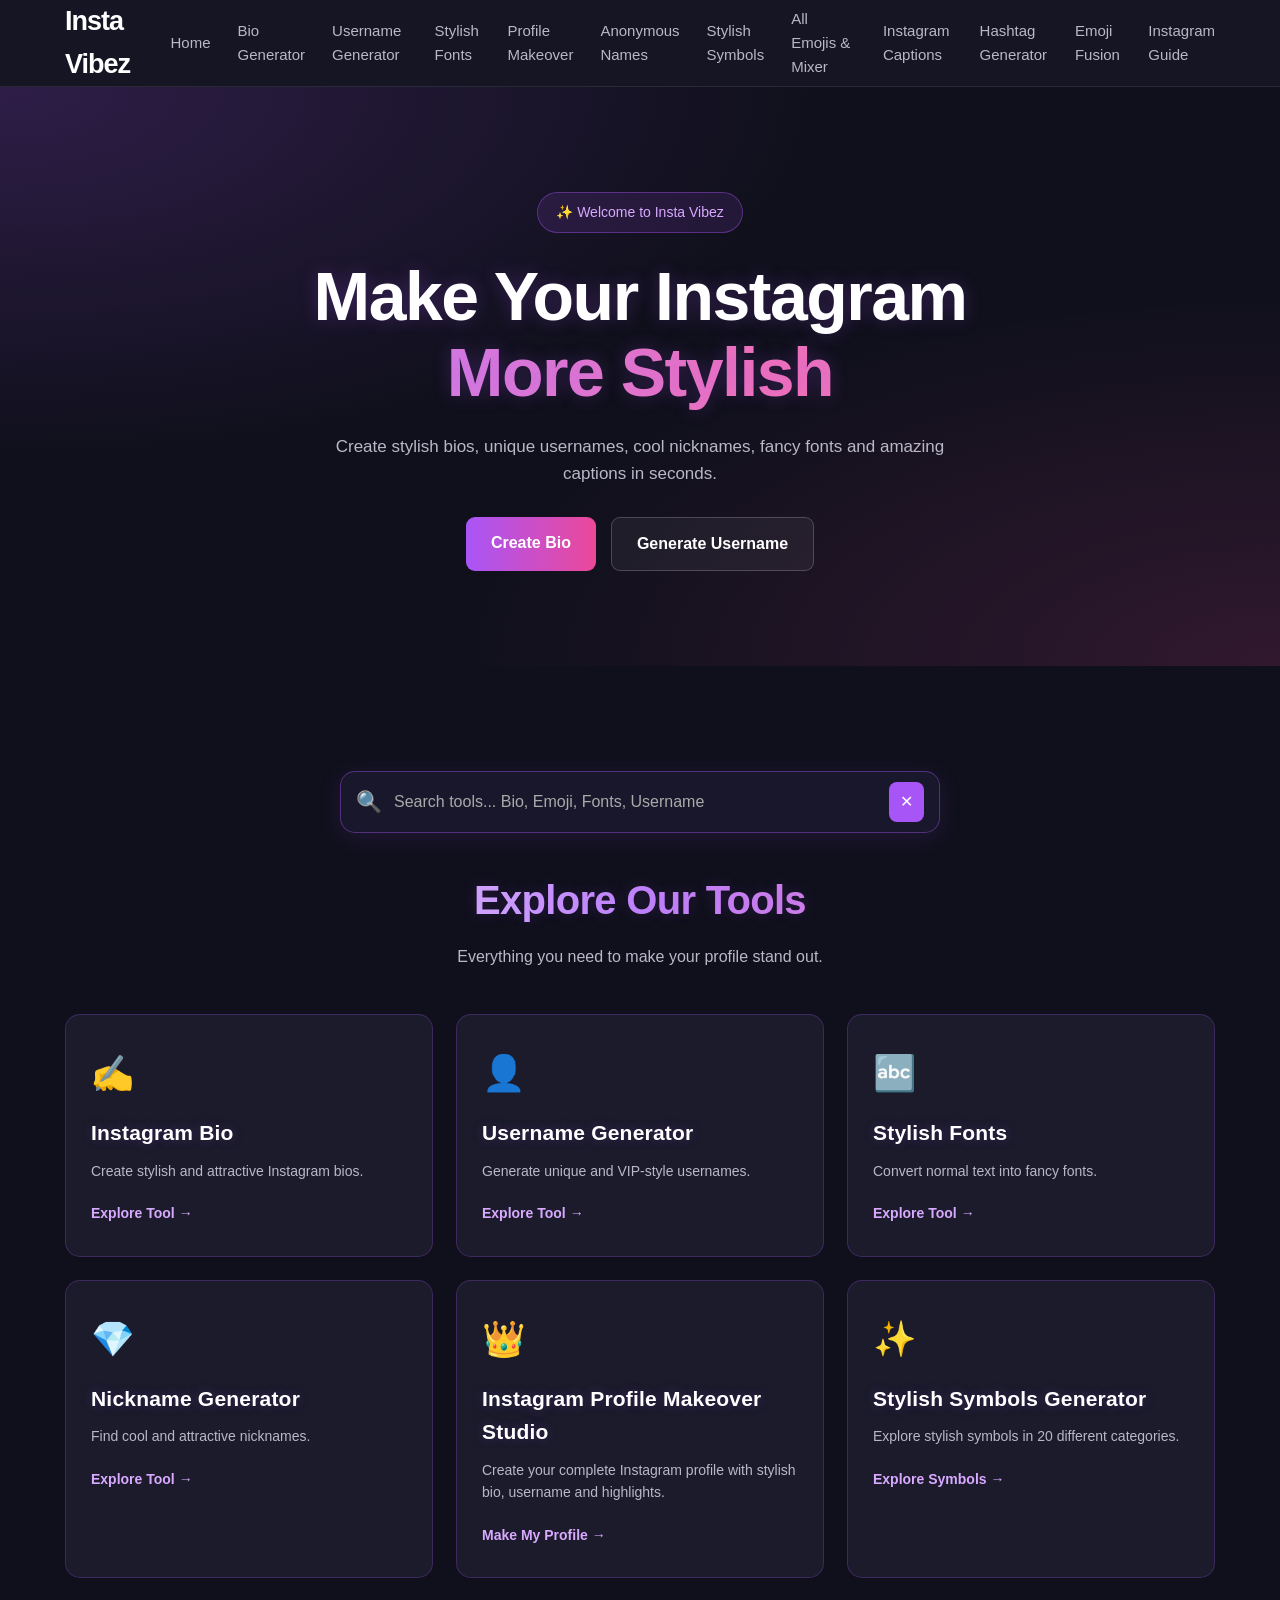
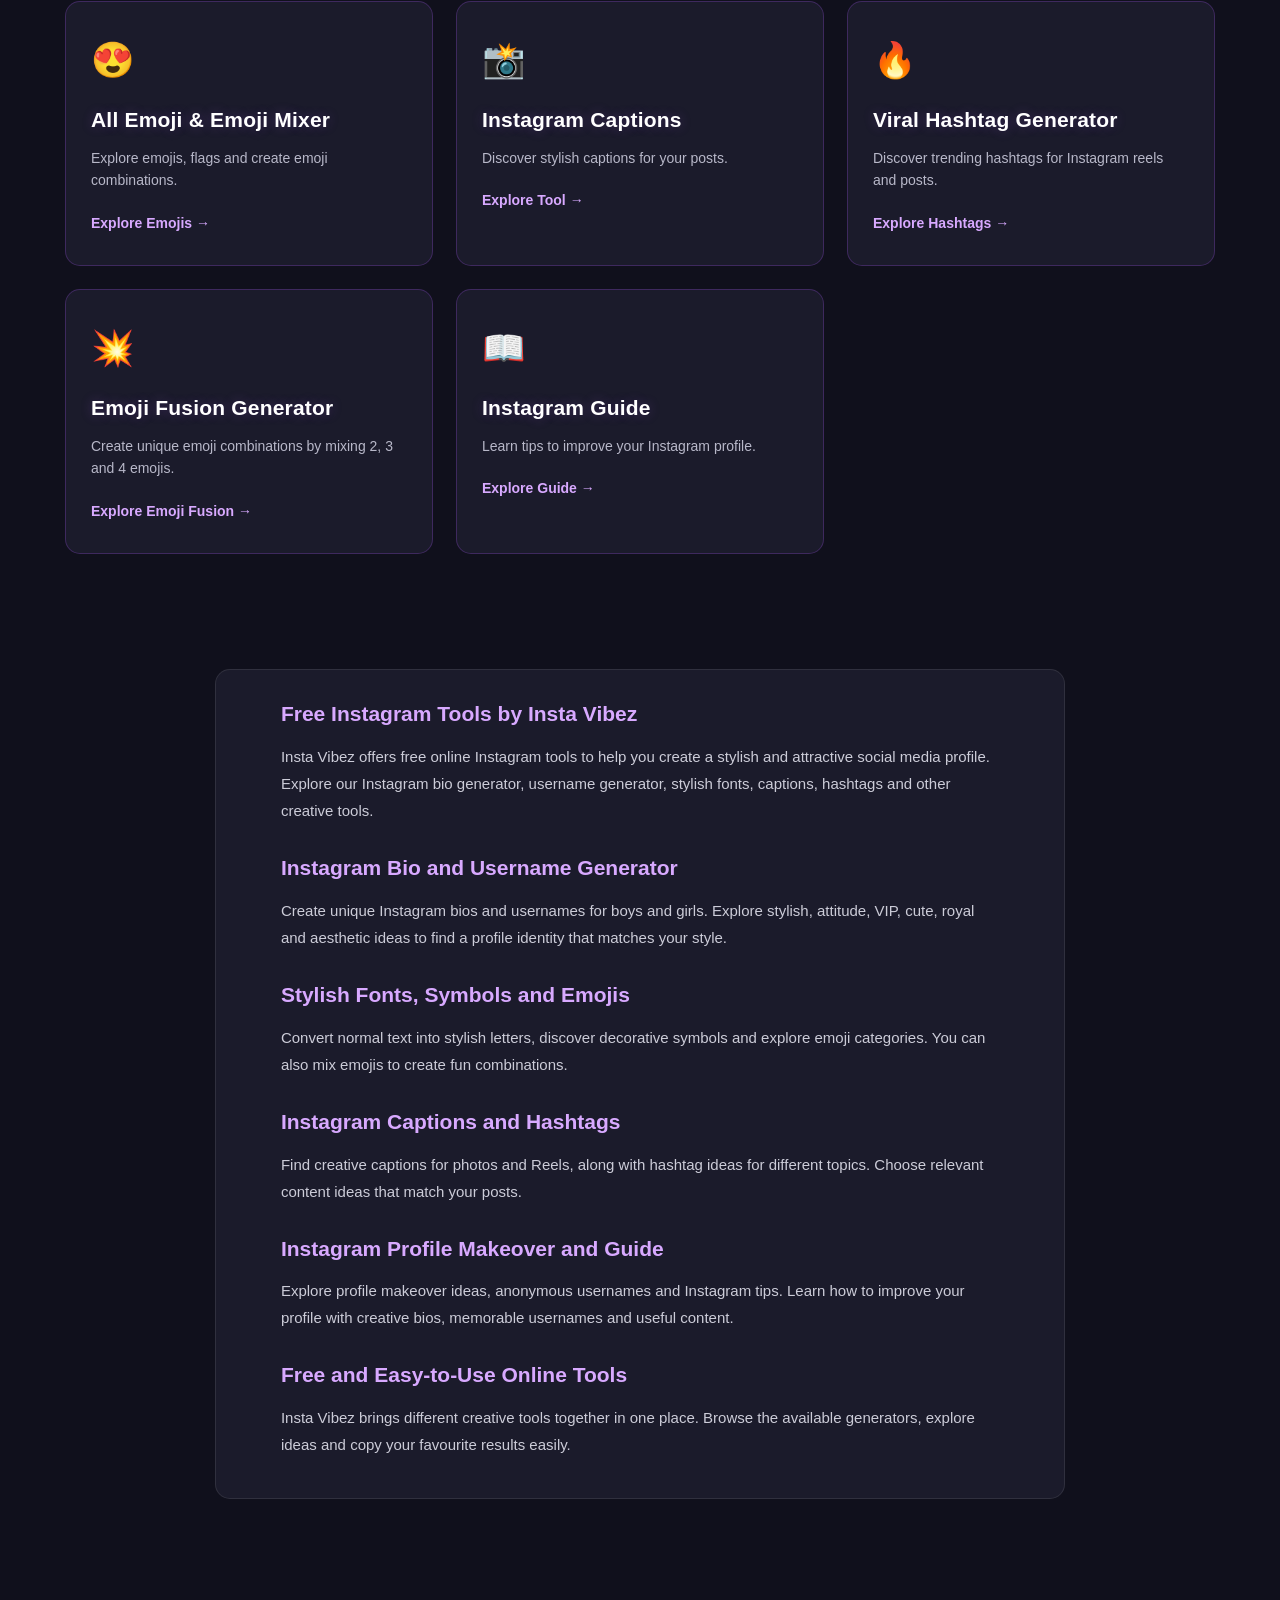
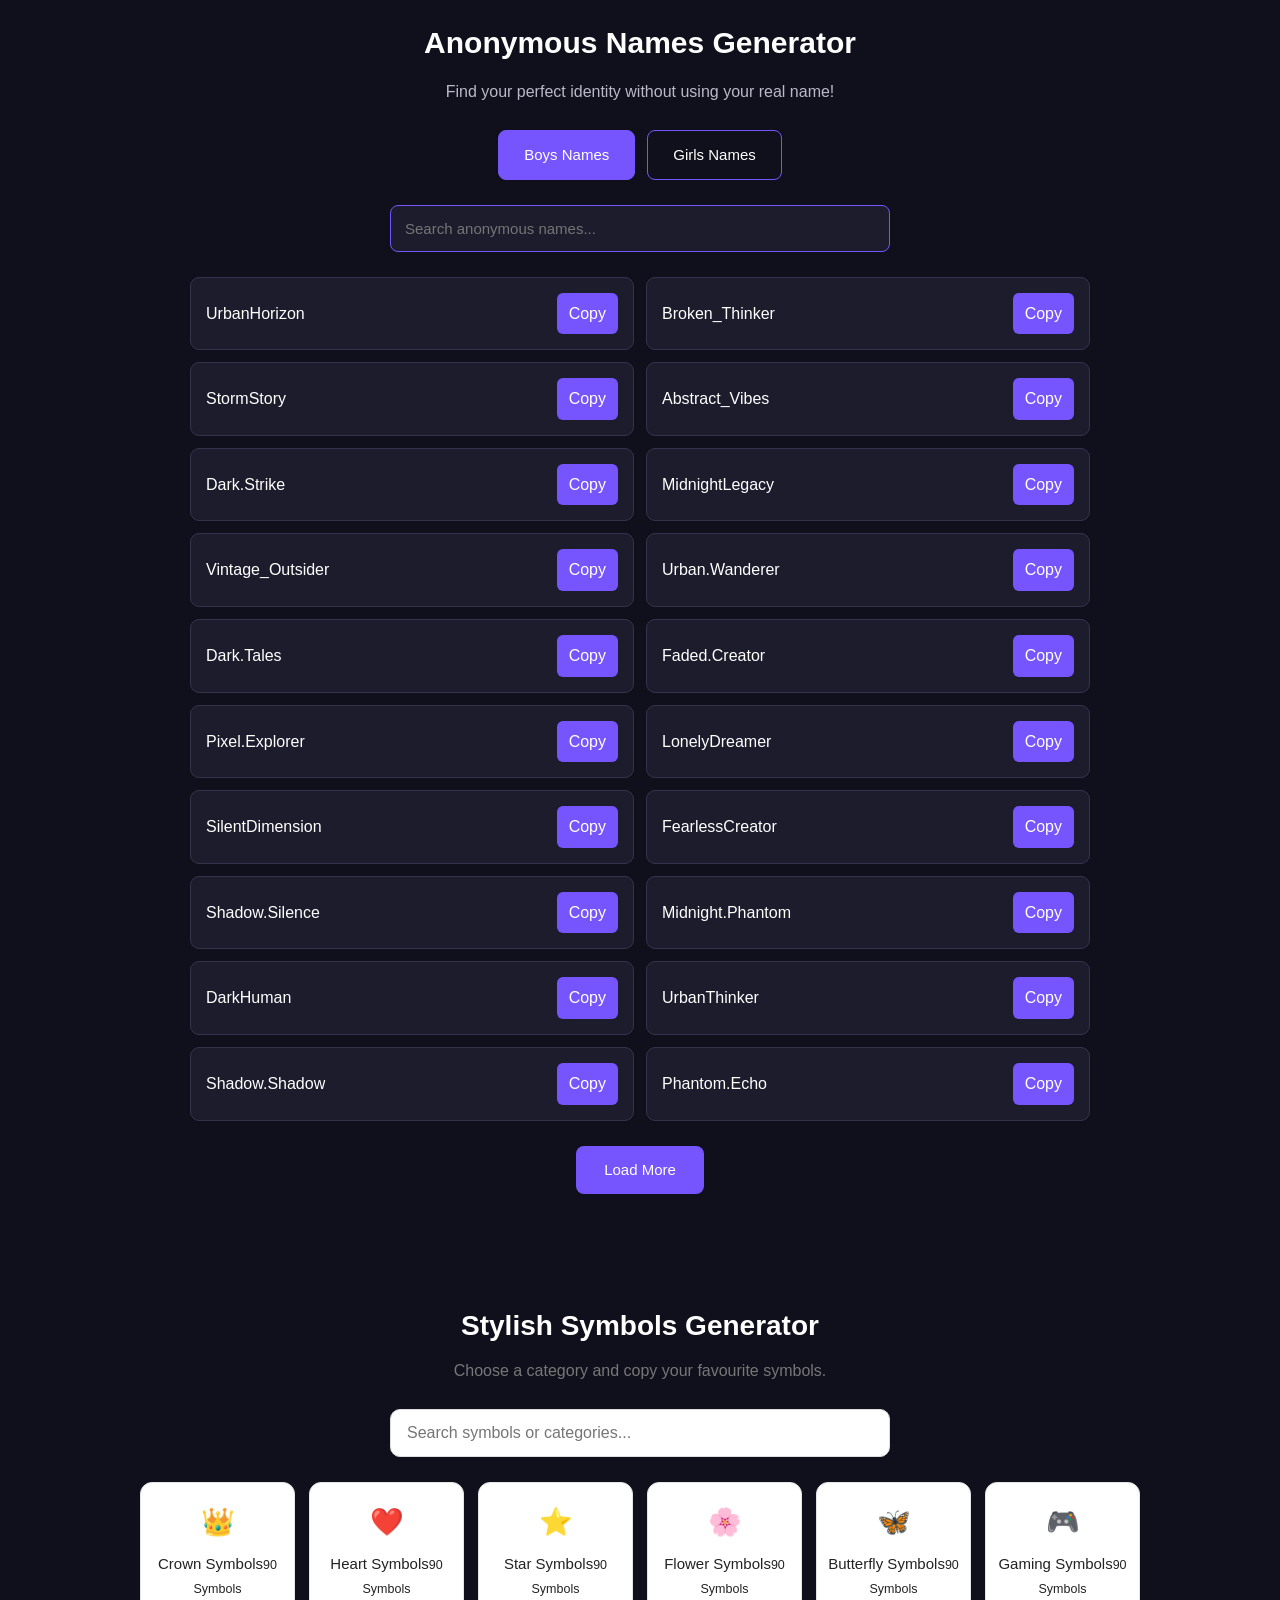
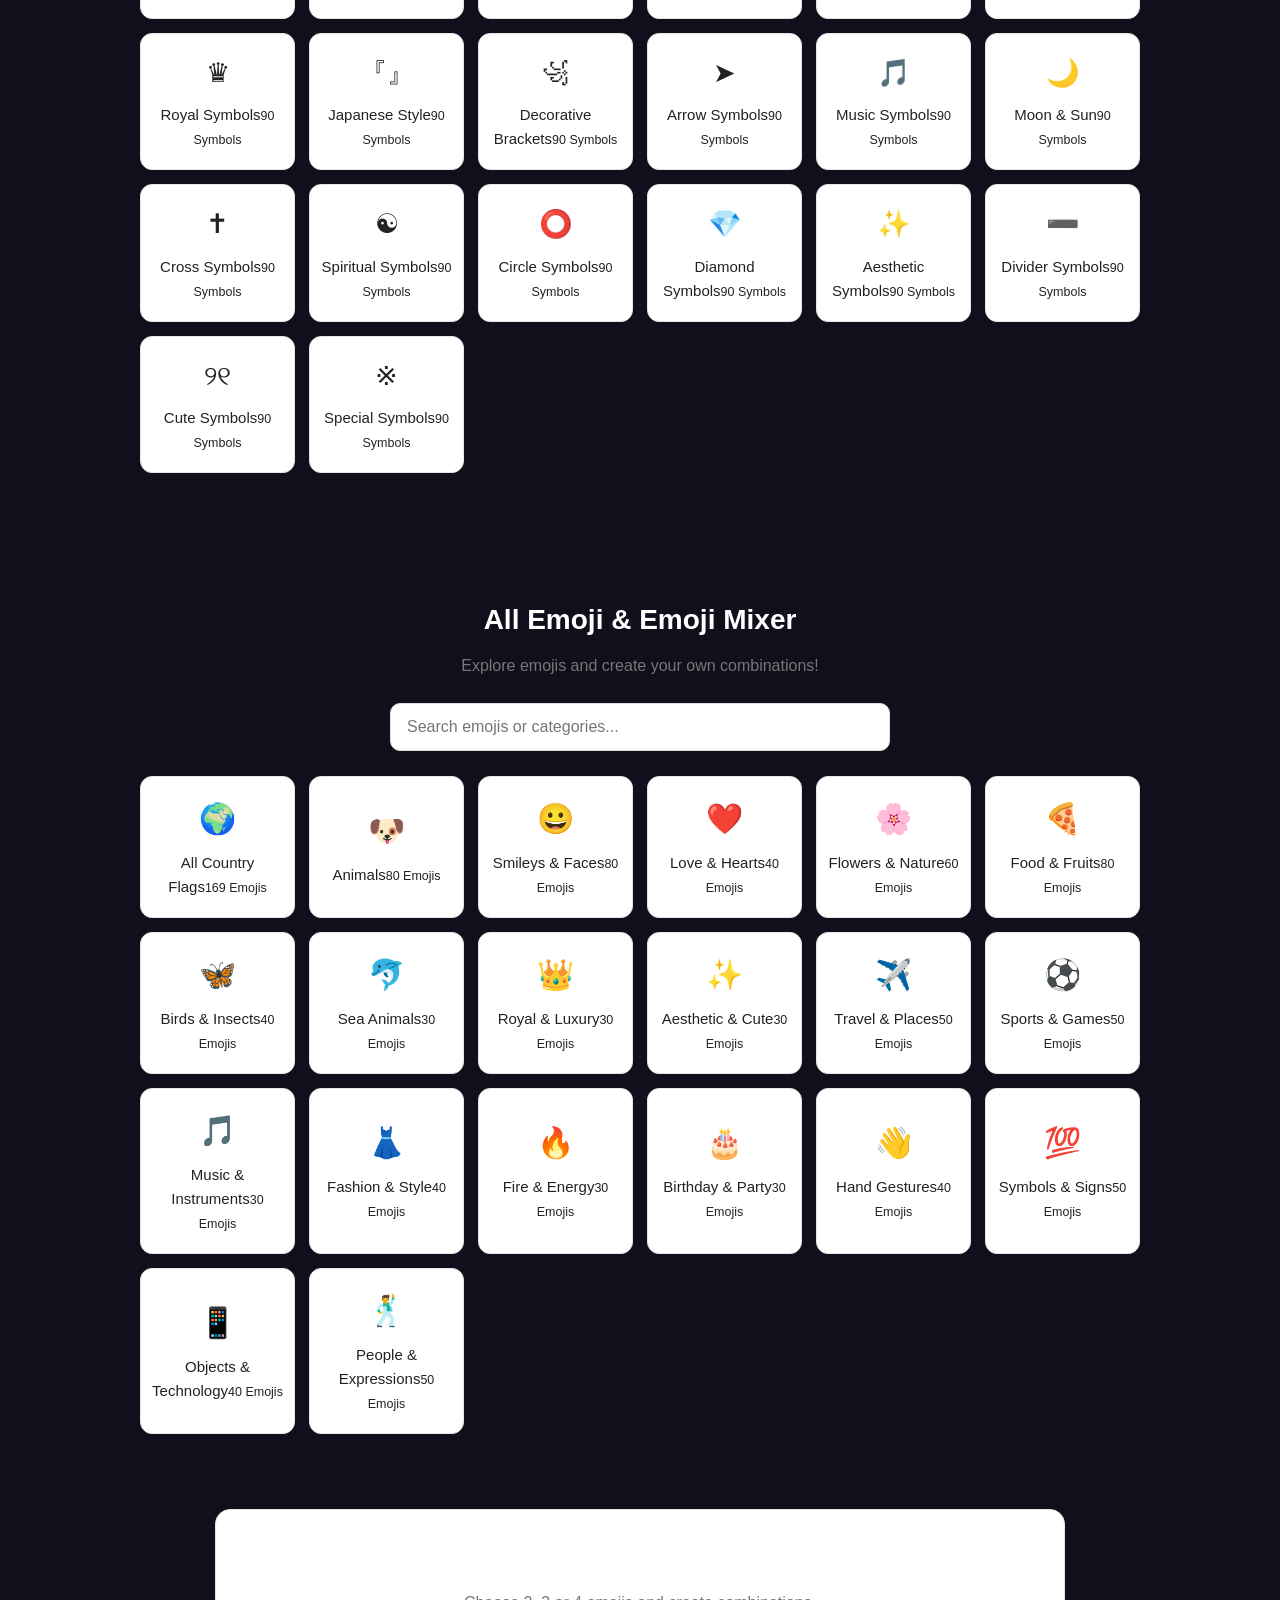
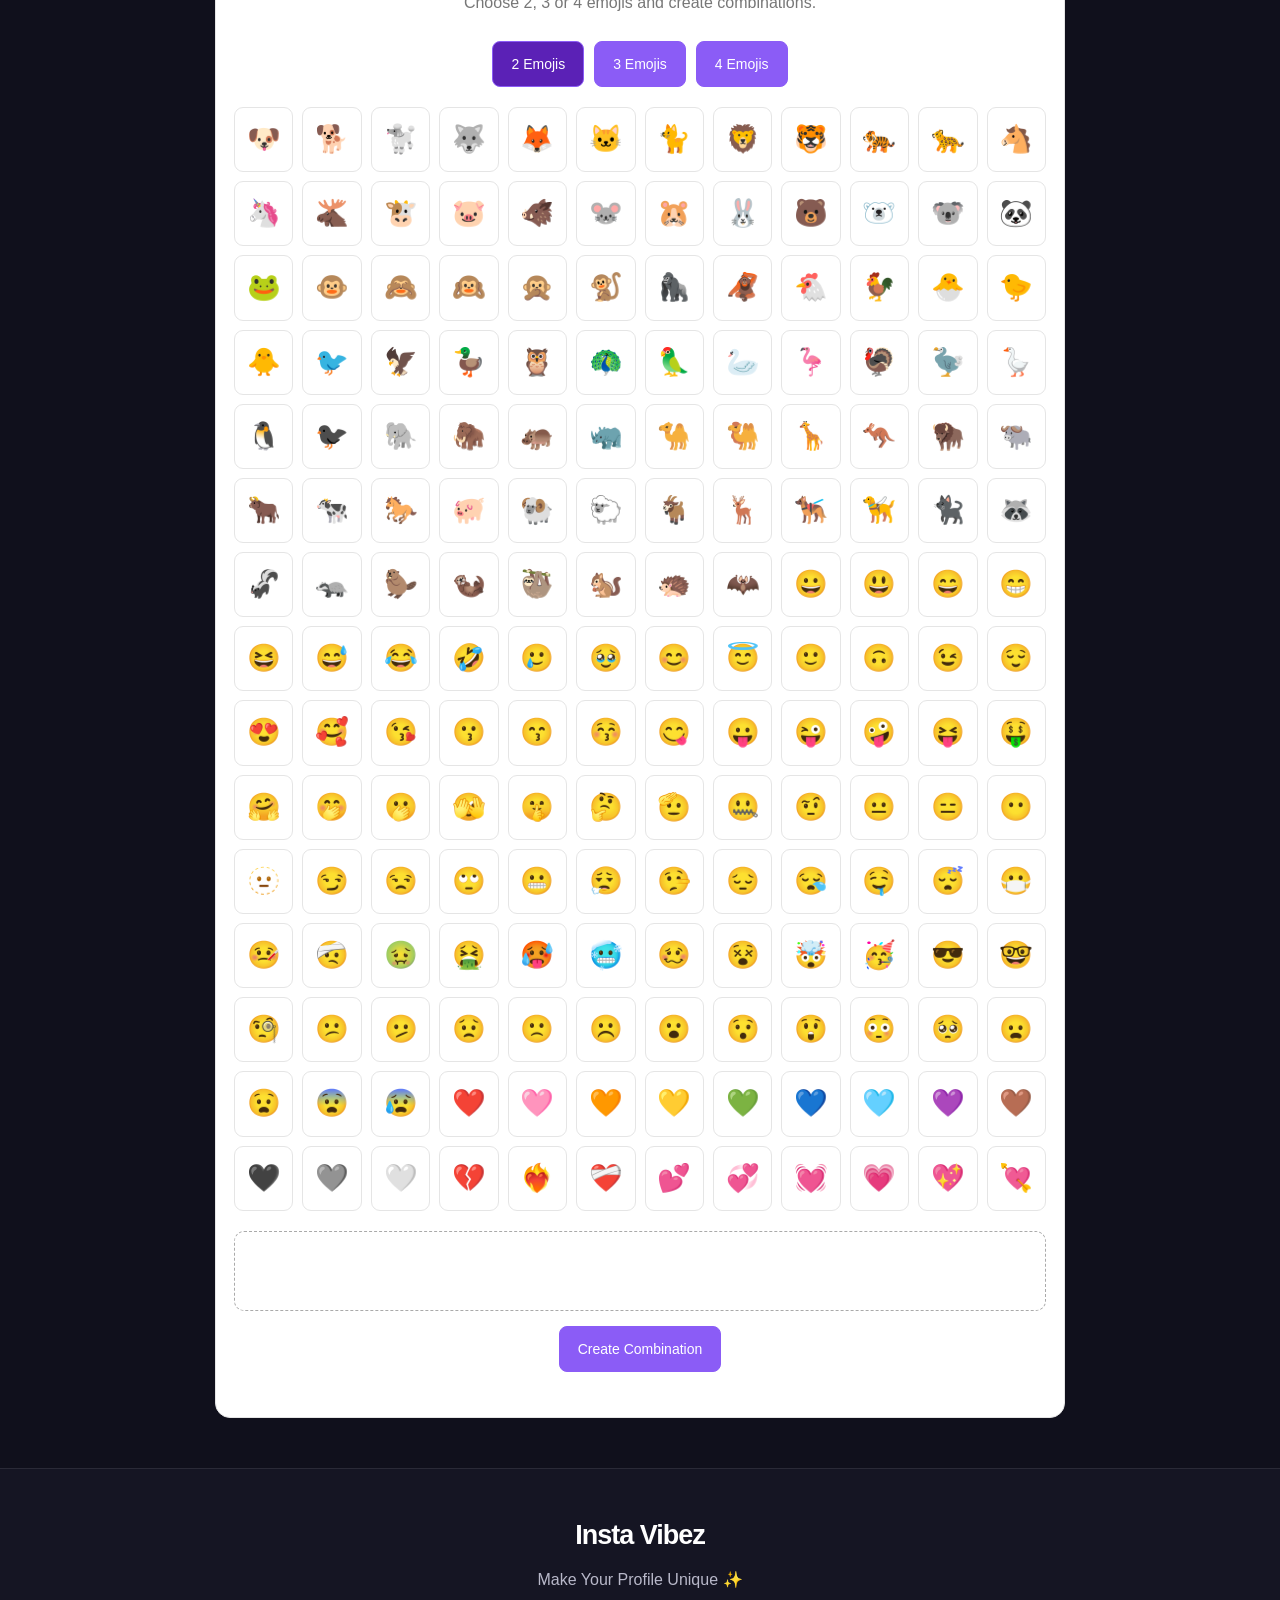
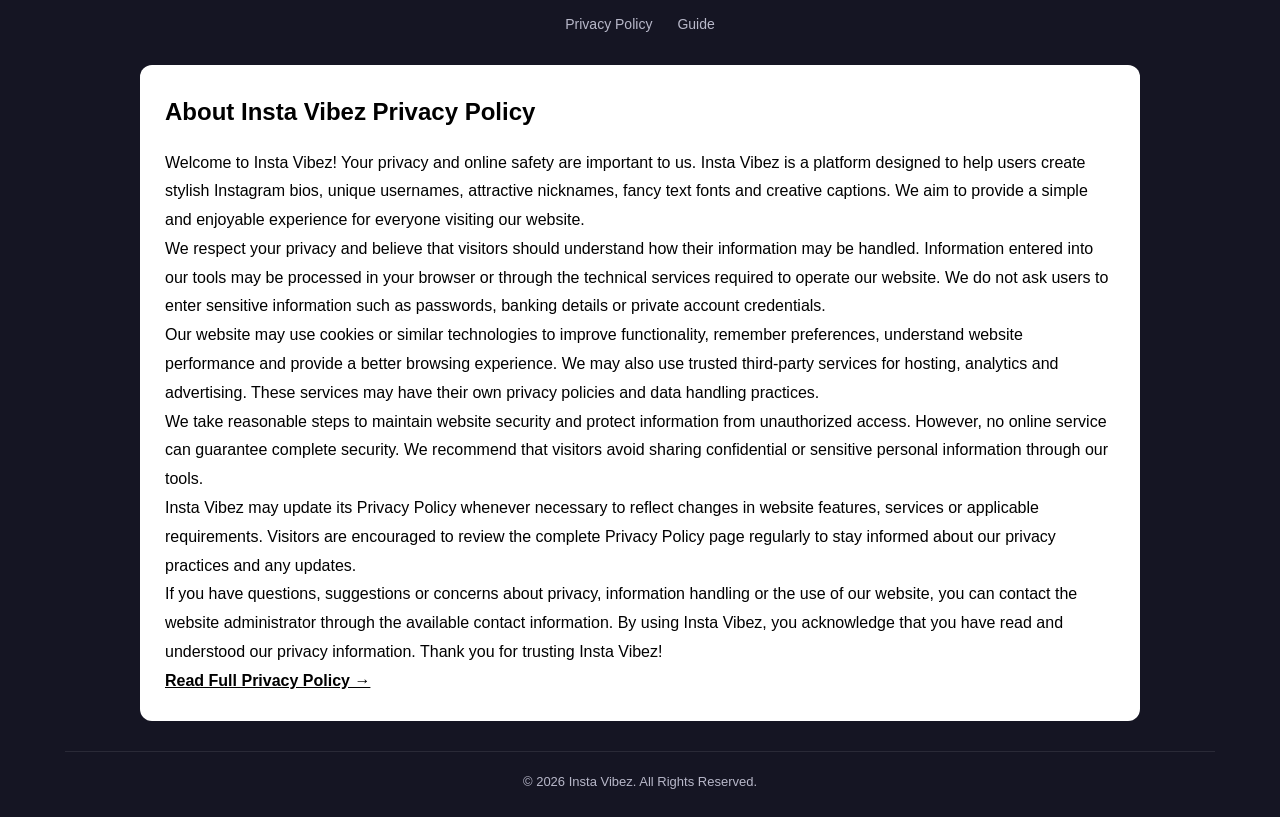
==== index.html @ 929db3c7 "Add files via upload" ====
<!DOCTYPE html>
<html lang="en">
<head>
  <meta charset="UTF-8">
  <meta name="viewport" content="width=device-width, initial-scale=1.0">

  <meta name="description" content="Create stylish Instagram bios, unique usernames, nicknames, fancy fonts, captions and profile ideas with Insta Vibez. Explore free Instagram tools to make your profile stand out.">

  <meta name="theme-color" content="#10101c">
  <title>Instagram Bio, Username & Stylish Fonts Generator | Insta Vibez</title>

  <link rel="stylesheet" href="style.css">
  <link rel="icon" type="image/png" href="favicon.png">

  <meta name="google-site-verification" content="Y6yUm68ARYk30LHu78_8iCtI0fQdlIaXX5iK_ozR8aQ">

  <meta property="og:site_name" content="Insta Vibez">
  <meta property="og:title" content="Instagram Bio, Username & Stylish Fonts Generator | Insta Vibez">
  <meta property="og:description" content="Create stylish Instagram bios, unique usernames, fancy fonts and captions with free Insta Vibez tools.">
  <meta property="og:type" content="website">
  <meta property="og:url" content="https://instavibez.in/">
  <meta property="og:image" content="https://instavibez.in/instavibez-og-image.png">
  <meta property="og:image:width" content="1200">
  <meta property="og:image:height" content="630">

  <meta name="twitter:card" content="summary_large_image">
  <meta name="twitter:title" content="Instagram Bio, Username & Stylish Fonts Generator | Insta Vibez">
  <meta name="twitter:description" content="Create stylish Instagram bios, unique usernames, fancy fonts and captions with free Insta Vibez tools.">
  <meta name="twitter:image" content="https://instavibez.in/instavibez-og-image.png">

  <script type="application/ld+json">
  {
    "@context": "https://schema.org",
    "@type": "WebSite",
    "name": "Insta Vibez",
    "alternateName": "InstaVibez",
    "url": "https://instavibez.in/"
  }
  </script>
</head>

<body>

  <header class="header">
    <div class="container nav">
      <a href="index.html" class="logo">Insta Vibez</a>

      <button class="menu-toggle" id="menuToggle" aria-label="Toggle menu">
        ☰
      </button>

       
<nav class="navbar" id="navbar">
  <a href="index.html">Home</a>
  <a href="bio.html">Bio Generator</a>
  <a href="username.html">Username Generator</a>
  <a href="fonts.html">Stylish Fonts</a>
  <a href="profile-studio.html">Profile Makeover</a>
  <a href="index.html#anonymousNames">Anonymous Names</a>
  <a href="index.html#symbolsGenerator">Stylish Symbols</a>
  <a href="index.html#emojiGenerator">All Emojis & Mixer</a>
  <a href="captions.html">Instagram Captions</a>
  <a href="hashtag.html">Hashtag Generator</a>
  <a href="emoji-fusion.html">Emoji Fusion</a>
  <a href="guide.html">Instagram Guide</a>
</nav>

    </div>
  </header>

  <main>
    <section class="hero">
      <div class="container">
         <span class="hero-tag">✨ Welcome to Insta Vibez</span>
        <h1>Make Your Instagram <span>More Stylish</span></h1>
        <p>
          Create stylish bios, unique usernames, cool nicknames,
          fancy fonts and amazing captions in seconds.
        </p>

        <div class="hero-buttons">
          <a href="bio.html" class="btn primary-btn">Create Bio</a>
          <a href="username.html" class="btn secondary-btn">Generate Username</a>
        </div>
      </div>
    </section>

    <section class="tools-section">
      <!-- Insta Vibez Live Tool Search -->
<div class="tool-search-box">
  <span>🔍</span>
  <input
    type="text"
    id="toolSearch"
    placeholder="Search tools... Bio, Emoji, Fonts, Username"
    autocomplete="off"
  >
  <button type="button" id="clearToolSearch">✕</button>
</div>
<p id="noToolResults" class="no-tool-results" style="display:none;">
  😕 No tools found. Try another search!
</p>
      <div class="container">
        <div class="section-heading">
          <h2>Explore Our Tools</h2>
          <p>Everything you need to make your profile stand out.</p>
        </div>

        <div class="tools-grid">

          <a href="bio.html" class="tool-card">
            <div class="tool-icon">✍️</div>
            <h3>Instagram Bio</h3>
            <p>Create stylish and attractive Instagram bios.</p>
            <span>Explore Tool →</span>
          </a>

           

          <a href="username.html" class="tool-card">
            <div class="tool-icon">👤</div>
            <h3>Username Generator</h3>
            <p>Generate unique and VIP-style usernames.</p>
            <span>Explore Tool →</span>
          </a>

          <a href="fonts.html" class="tool-card">
            <div class="tool-icon">🔤</div>
            <h3>Stylish Fonts</h3>
            <p>Convert normal text into fancy fonts.</p>
            <span>Explore Tool →</span>
          </a>

          <a href="username.html" class="tool-card">
            <div class="tool-icon">💎</div>
            <h3>Nickname Generator</h3>
            <p>Find cool and attractive nicknames.</p>
            <span>Explore Tool →</span>
          </a>

          
<a href="profile-studio.html" class="tool-card">
  <div class="tool-icon">👑</div>
  <h3>Instagram Profile Makeover Studio</h3>
  <p>Create your complete Instagram profile with stylish bio, username and highlights.</p>
  <span>Make My Profile →</span>
</a>

          
<a href="#symbolsGenerator" class="tool-card">
  <div class="tool-icon">✨</div>
  <h3>Stylish Symbols Generator</h3>
  <p>Explore stylish symbols in 20 different categories.</p>
  <span>Explore Symbols →</span>
</a>

<a href="#emojiGenerator" class="tool-card">
  <div class="tool-icon">😍</div>
  <h3>All Emoji & Emoji Mixer</h3>
  <p>Explore emojis, flags and create emoji combinations.</p>
  <span>Explore Emojis →</span>
</a>


          <a href="captions.html" class="tool-card">
            <div class="tool-icon">📸</div>
            <h3>Instagram Captions</h3>
            <p>Discover stylish captions for your posts.</p>
            <span>Explore Tool →</span>
          </a>

          <a href="hashtag.html" class="tool-card">
  <div class="tool-icon">🔥</div>
  <h3>Viral Hashtag Generator</h3>
  <p>Discover trending hashtags for Instagram reels and posts.</p>
  <span>Explore Hashtags →</span>
</a>

<a href="emoji-fusion.html" class="tool-card">
  <div class="tool-icon">💥</div>
  <h3>Emoji Fusion Generator</h3>
  <p>Create unique emoji combinations by mixing 2, 3 and 4 emojis.</p>
  <span>Explore Emoji Fusion →</span>
</a>

          <a href="guide.html" class="tool-card">
            <div class="tool-icon">📖</div>
            <h3>Instagram Guide</h3>
            <p>Learn tips to improve your Instagram profile.</p>
            <span>Explore Guide →</span>
          </a>


        </div>
      </div>
    </section>
    
    <!-- HOMEPAGE SEO CONTENT START -->
<section class="home-seo-content">
  <div class="container">

    <h2>Free Instagram Tools by Insta Vibez</h2>
    <p>
      Insta Vibez offers free online Instagram tools to help you
      create a stylish and attractive social media profile.
      Explore our Instagram bio generator, username generator,
      stylish fonts, captions, hashtags and other creative tools.
    </p>

    <h2>Instagram Bio and Username Generator</h2>
    <p>
      Create unique Instagram bios and usernames for boys and girls.
      Explore stylish, attitude, VIP, cute, royal and aesthetic ideas
      to find a profile identity that matches your style.
    </p>

    <h2>Stylish Fonts, Symbols and Emojis</h2>
    <p>
      Convert normal text into stylish letters, discover decorative
      symbols and explore emoji categories. You can also mix emojis
      to create fun combinations.
    </p>

    <h2>Instagram Captions and Hashtags</h2>
    <p>
      Find creative captions for photos and Reels, along with
      hashtag ideas for different topics. Choose relevant content
      ideas that match your posts.
    </p>

    <h2>Instagram Profile Makeover and Guide</h2>
    <p>
      Explore profile makeover ideas, anonymous usernames and
      Instagram tips. Learn how to improve your profile with
      creative bios, memorable usernames and useful content.
    </p>

    <h2>Free and Easy-to-Use Online Tools</h2>
    <p>
      Insta Vibez brings different creative tools together in one
      place. Browse the available generators, explore ideas and
      copy your favourite results easily.
    </p>

  </div>
</section>
<!-- HOMEPAGE SEO CONTENT END -->
<!-- ANONYMOUS NAMES GENERATOR -->
<section class="anonymous-section" id="anonymousNames">

  <h2>Anonymous Names Generator</h2>
  <p>Find your perfect identity without using your real name!</p>

  <div class="anonymous-tabs">
    <button class="active" data-type="boys">Boys Names</button>
    <button data-type="girls">Girls Names</button>
  </div>

  <input
    type="text"
    id="anonymousSearch"
    placeholder="Search anonymous names..."
  >

  <div id="anonymousNameList"></div>

  <button id="anonymousLoadMore">Load More</button>

</section>

<!-- STYLISH SYMBOLS GENERATOR -->
<section class="symbols-section" id="symbolsGenerator">
  <div class="container">
    <h2>Stylish Symbols Generator</h2>
    <p>Choose a category and copy your favourite symbols.</p>

    <input
      type="search"
      id="symbolSearch"
      placeholder="Search symbols or categories..."
    >

    <div id="symbolCategoryList" class="symbol-category-list"></div>

    <div id="symbolResults" class="symbol-results"></div>
  </div>
</section>


<!-- ALL EMOJI GENERATOR -->
<section class="emoji-section" id="emojiGenerator">
  <div class="container">

    <h2>All Emoji & Emoji Mixer</h2>
    <p>Explore emojis and create your own combinations!</p>

    <input
      type="search"
      id="emojiSearch"
      placeholder="Search emojis or categories..."
    >

    <div id="emojiCategoryList" class="emoji-category-list"></div>

    <div id="emojiResults" class="emoji-results"></div>

    <!-- EMOJI MIXER -->
    <div class="emoji-mixer" id="emojiMixer">

      <h2>Emoji Mixer</h2>
      <p>Choose 2, 3 or 4 emojis and create combinations.</p>

      <div class="emoji-mixer-options">
        <button type="button" data-count="2">2 Emojis</button>
        <button type="button" data-count="3">3 Emojis</button>
        <button type="button" data-count="4">4 Emojis</button>
      </div>

      <div id="emojiPicker"></div>

      <div id="selectedEmojis">Select your emojis</div>

      <button type="button" id="createEmojiMix">
        Create Combination
      </button>

      <div id="emojiMixResults"></div>

    </div>

  </div>
</section>


  </main>

   
<footer class="footer">
  <div class="container">

     <a href="index.html" class="logo">
  Insta Vibez
</a>

    <p>Make Your Profile Unique ✨</p>

    <div class="footer-links">
      <a href="privacy.html">Privacy Policy</a>
      <a href="guide.html">Guide</a>
    </div>

    <!-- Privacy Information -->
    <div style="
      background: #ffffff;
      color: #000000;
      padding: 25px;
      margin: 30px auto;
      border-radius: 12px;
      text-align: left;
      max-width: 1000px;
      line-height: 1.8;
    ">

      <h2 style="color:#000000; margin-bottom:15px;">
        About Insta Vibez Privacy Policy
      </h2>

      <p style="color:#000000;">
        Welcome to Insta Vibez! Your privacy and online safety are
        important to us. Insta Vibez is a platform designed to help
        users create stylish Instagram bios, unique usernames,
        attractive nicknames, fancy text fonts and creative captions.
        We aim to provide a simple and enjoyable experience for
        everyone visiting our website.
      </p>

      <p style="color:#000000;">
        We respect your privacy and believe that visitors should
        understand how their information may be handled. Information
        entered into our tools may be processed in your browser or
        through the technical services required to operate our website.
        We do not ask users to enter sensitive information such as
        passwords, banking details or private account credentials.
      </p>

      <p style="color:#000000;">
        Our website may use cookies or similar technologies to improve
        functionality, remember preferences, understand website
        performance and provide a better browsing experience. We may
        also use trusted third-party services for hosting, analytics
        and advertising. These services may have their own privacy
        policies and data handling practices.
      </p>

      <p style="color:#000000;">
        We take reasonable steps to maintain website security and
        protect information from unauthorized access. However,
        no online service can guarantee complete security. We
        recommend that visitors avoid sharing confidential or
        sensitive personal information through our tools.
      </p>

      <p style="color:#000000;">
        Insta Vibez may update its Privacy Policy whenever necessary
        to reflect changes in website features, services or applicable
        requirements. Visitors are encouraged to review the complete
        Privacy Policy page regularly to stay informed about our
        privacy practices and any updates.
      </p>

      <p style="color:#000000;">
        If you have questions, suggestions or concerns about privacy,
        information handling or the use of our website, you can
        contact the website administrator through the available
        contact information. By using Insta Vibez, you acknowledge
        that you have read and understood our privacy information.
        Thank you for trusting Insta Vibez!
      </p>

      <a href="privacy.html"
         style="color:#000000; font-weight:bold; text-decoration:underline;">
        Read Full Privacy Policy →
      </a>

    </div>

    <p class="copyright">
      © <span id="currentYear">2026</span>
      Insta Vibez. All Rights Reserved.
    </p>

  </div>
</footer>


  
   <script src="common.js" defer></script>
<script src="script.js" defer></script>
<script src="anonymous-names.js"></script>
<script src="symbols.js"></script>
<script src="emoji.js"></script>
</body>
</html>
---- style.css ----
/* ==============================
   InstaVibez - Main Stylesheet
================================ */

:root {
  --bg: #10101c;
  --card: #1b1b2b;
  --primary: #a855f7;
  --secondary: #ec4899;
  --text: #ffffff;
  --muted: #b8b8c9;
  --border: rgba(255,255,255,0.09);
}

* {
  margin: 0;
  padding: 0;
  box-sizing: border-box;
}

html {
  scroll-behavior: smooth;
}

body {
  font-family: Arial, Helvetica, sans-serif;
  background: var(--bg);
  color: var(--text);
  line-height: 1.6;
}

a {
  color: inherit;
  text-decoration: none;
}

button {
  font: inherit;
  cursor: pointer;
}

.container {
  width: 90%;
  max-width: 1150px;
  margin: auto;
}

/* HEADER */

.header {
  background: #151523;
  border-bottom: 1px solid var(--border);
  position: sticky;
  top: 0;
  z-index: 1000;
 }


.nav {
  min-height: 75px;
  display: flex;
  align-items: center;
  justify-content: space-between;
  gap: 20px;
}

.logo {
  font-size: 27px;
  font-weight: 800;
  letter-spacing: -1px;
}

.logo span {
  background: linear-gradient(90deg, #a855f7, #ec4899);
  -webkit-background-clip: text;
  background-clip: text;
  color: transparent;
}

.navbar {
  display: flex;
  align-items: center;
  gap: 27px;
}

.navbar a {
  color: var(--muted);
  font-size: 15px;
  transition: 0.3s;
}

.navbar a:hover {
  color: #ec4899;
}

  .menu-toggle {
  display: none;
  border: none;
  background: transparent;
  color: white;
  font-size: 27px;
  cursor: pointer;
  position: relative;
  z-index: 1001;
}

/* HERO */

.hero {
  padding: 105px 0 95px;
  text-align: center;
  background:
    radial-gradient(ellipse at top left, rgba(168,85,247,.20), transparent 45%),
    radial-gradient(ellipse at bottom right, rgba(236,72,153,.15), transparent 45%);
}

.hero-tag {
  display: inline-block;
  padding: 8px 18px;
  border: 1px solid rgba(168,85,247,.4);
  background: rgba(168,85,247,.12);
  border-radius: 30px;
  color: #d8a9ff;
  font-size: 14px;
  margin-bottom: 25px;
}



.hero p {
  max-width: 650px;
  margin: 23px auto 30px;
  color: var(--muted);
  font-size: 17px;
}

/* BUTTONS */

.hero-buttons {
  display: flex;
  justify-content: center;
  gap: 15px;
  flex-wrap: wrap;
}

.btn {
  display: inline-block;
  padding: 13px 25px;
  border-radius: 9px;
  font-weight: 700;
  transition: .3s;
}

.primary-btn {
  background: linear-gradient(90deg, #a855f7, #ec4899);
  color: white;
}

.secondary-btn {
  border: 1px solid rgba(255,255,255,.2);
  background: rgba(255,255,255,.05);
  color: white;
}

.btn:hover {
  transform: translateY(-3px);
  opacity: .9;
}

/* TOOLS SECTION */

.tools-section {
  padding: 80px 0;
}

.section-heading {
  text-align: center;
  margin-bottom: 45px;
}

 

.section-heading p {
  color: var(--muted);
}

.tools-grid {
  display: grid;
  grid-template-columns: repeat(3, 1fr);
  gap: 23px;
}

.tool-card {
  display: block;
  padding: 30px 25px;
  border: 1px solid var(--border);
  border-radius: 15px;
  background: var(--card);
  transition: .3s;
}

.tool-card:hover {
  transform: translateY(-7px);
  border-color: var(--primary);
  box-shadow: 0 10px 35px rgba(168,85,247,.12);
}

.tool-icon {
  font-size: 35px;
  margin-bottom: 15px;
}



.tool-card p {
  color: var(--muted);
  font-size: 14px;
  margin-bottom: 18px;
}

.tool-card span {
  color: #d8a9ff;
  font-size: 14px;
  font-weight: bold;
}

/* FOOTER */

.footer {
  padding: 45px 0 25px;
  background: #151523;
  border-top: 1px solid var(--border);
  text-align: center;
}

.footer > .container > p {
  color: var(--muted);
  margin-top: 10px;
}

.footer-links {
  display: flex;
  justify-content: center;
  gap: 25px;
  margin: 20px 0;
}

.footer-links a {
  color: var(--muted);
  font-size: 14px;
}

.footer-links a:hover {
  color: #ec4899;
}

.footer .copyright {
  font-size: 13px;
  border-top: 1px solid var(--border);
  padding-top: 20px;
  margin-top: 20px;
}

/* RESPONSIVE */

@media (max-width: 768px) {
  .nav {
    min-height: 68px;
  }

  .menu-toggle {
    display: block;
  }

   .navbar {
    display: none;
    position: absolute;
    top: 68px;
    left: 0;
    width: 100%;
    max-height: calc(100vh - 85px);
    overflow-y: auto;
    overscroll-behavior: contain;
    box-sizing: border-box;
    padding: 20px;
    background: #151523;
    flex-direction: column;
    align-items: flex-start;
    gap: 18px;
    border-bottom: 1px solid var(--border);
    z-index: 9999;
  }

  .navbar.active {
    display: flex;
  }

  .hero {
    padding: 75px 0;
  }

  .tools-grid {
    grid-template-columns: repeat(2, 1fr);
  }
}

@media (max-width: 500px) {
  .tools-grid {
    grid-template-columns: 1fr;
  }

  .section-heading h2 {
    font-size: 28px;
  }

  .hero p {
    font-size: 15px;
  }

  .hero-buttons {
    flex-direction: column;
    align-items: stretch;
    padding: 0 15px;
  }
}

/* =================================
   ANONYMOUS NAMES GENERATOR
================================= */

.anonymous-section {
  padding: 60px 20px;
  text-align: center;
  background: #10101c;
  color: #ffffff;
}

.anonymous-section h2 {
  font-size: 30px;
  margin-bottom: 12px;
}

.anonymous-section p {
  color: #b9b9c9;
  margin-bottom: 25px;
}

.anonymous-tabs {
  display: flex;
  justify-content: center;
  gap: 12px;
  margin-bottom: 25px;
  flex-wrap: wrap;
}

.anonymous-tabs button {
  padding: 12px 25px;
  border: 1px solid #7655ff;
  background: transparent;
  color: #ffffff;
  border-radius: 8px;
  cursor: pointer;
  font-size: 15px;
}

.anonymous-tabs button.active {
  background: #7655ff;
  color: #ffffff;
}

#anonymousSearch {
  width: 100%;
  max-width: 500px;
  padding: 14px;
  border: 1px solid #7655ff;
  border-radius: 8px;
  background: #1c1c2d;
  color: #ffffff;
  outline: none;
  margin-bottom: 25px;
  font-size: 15px;
}

#anonymousNameList {
  max-width: 900px;
  margin: auto;
  display: grid;
  grid-template-columns: repeat(2, 1fr);
  gap: 12px;
}

.anonymous-name-card {
  background: #1c1c2d;
  border: 1px solid #33334d;
  padding: 15px;
  border-radius: 9px;
  display: flex;
  justify-content: space-between;
  align-items: center;
  gap: 10px;
  color: #ffffff;
}

.anonymous-name-card button {
  background: #7655ff;
  border: none;
  color: white;
  padding: 8px 12px;
  border-radius: 6px;
  cursor: pointer;
}

.anonymous-name-card button.copied {
  background: #16a36a;
}

#anonymousLoadMore {
  margin-top: 25px;
  padding: 12px 28px;
  border: none;
  border-radius: 8px;
  background: #7655ff;
  color: white;
  font-size: 15px;
  cursor: pointer;
}

@media (max-width: 600px) {
  #anonymousNameList {
    grid-template-columns: 1fr;
  }

  .anonymous-section h2 {
    font-size: 24px;
  }
}

/* ==============================
   STYLISH SYMBOLS GENERATOR
============================== */

.symbols-section {
  padding: 50px 20px;
  text-align: center;
}

.symbols-section h2 {
  font-size: 28px;
  margin-bottom: 10px;
}

.symbols-section p {
  margin-bottom: 25px;
  color: #777;
}

#symbolSearch {
  width: 100%;
  max-width: 500px;
  padding: 14px 16px;
  border: 1px solid #ddd;
  border-radius: 10px;
  outline: none;
  font-size: 16px;
  margin-bottom: 25px;
}

#symbolSearch:focus {
  border-color: #8b5cf6;
}

.symbol-category-list {
  display: grid;
  grid-template-columns: repeat(auto-fit, minmax(140px, 1fr));
  gap: 14px;
  max-width: 1000px;
  margin: 0 auto 25px;
}

.symbol-category-card {
  padding: 18px 10px;
  border: 1px solid #e5e5e5;
  border-radius: 12px;
  background: #fff;
  cursor: pointer;
  transition: 0.2s ease;
  color: #222;
  font-size: 15px;
}

.symbol-category-card:hover {
  border-color: #8b5cf6;
  transform: translateY(-3px);
}

.symbol-category-card .symbol-category-icon {
  display: block;
  font-size: 27px;
  margin-bottom: 8px;
}

.symbol-results {
  max-width: 1000px;
  margin: 0 auto;
  display: grid;
  grid-template-columns: repeat(auto-fit, minmax(85px, 1fr));
  gap: 12px;
}

.symbol-item {
  min-height: 75px;
  border: 1px solid #e5e5e5;
  border-radius: 10px;
  background: #fff;
  display: flex;
  align-items: center;
  justify-content: center;
  flex-direction: column;
  gap: 5px;
  cursor: pointer;
  color: #222;
}

.symbol-item span {
  font-size: 27px;
}

.symbol-item small {
  font-size: 11px;
  color: #777;
}

.symbol-item:hover {
  border-color: #8b5cf6;
  background: #f8f5ff;
}

.symbol-item.copied {
  background: #dcfce7;
  border-color: #16a34a;
}

@media (max-width: 600px) {
  .symbols-section {
    padding: 35px 12px;
  }

  .symbols-section h2 {
    font-size: 23px;
  }

  .symbol-category-list {
    grid-template-columns: repeat(2, 1fr);
  }
}

/* ==============================
   ALL EMOJI GENERATOR
============================== */

.emoji-section {
  padding: 50px 20px;
  text-align: center;
}

.emoji-section h2 {
  font-size: 28px;
  margin-bottom: 10px;
}

.emoji-section p {
  color: #777;
  margin-bottom: 25px;
}

#emojiSearch {
  width: 100%;
  max-width: 500px;
  padding: 14px 16px;
  border: 1px solid #ddd;
  border-radius: 10px;
  outline: none;
  font-size: 16px;
  margin-bottom: 25px;
}

#emojiSearch:focus {
  border-color: #8b5cf6;
}

.emoji-category-list {
  display: grid;
  grid-template-columns: repeat(auto-fit, minmax(140px, 1fr));
  gap: 14px;
  max-width: 1000px;
  margin: 0 auto 25px;
}

.emoji-category-card {
  padding: 18px 10px;
  border: 1px solid #e5e5e5;
  border-radius: 12px;
  background: #fff;
  color: #222;
  cursor: pointer;
  transition: 0.2s ease;
  font-size: 15px;
}

.emoji-category-card:hover {
  border-color: #8b5cf6;
  transform: translateY(-3px);
}

.emoji-category-icon {
  display: block;
  font-size: 30px;
  margin-bottom: 8px;
}

.emoji-results {
  max-width: 1000px;
  margin: 0 auto;
  display: grid;
  grid-template-columns: repeat(auto-fit, minmax(75px, 1fr));
  gap: 12px;
}

.emoji-item {
  min-height: 75px;
  border: 1px solid #e5e5e5;
  border-radius: 10px;
  background: #fff;
  display: flex;
  align-items: center;
  justify-content: center;
  flex-direction: column;
  gap: 5px;
  cursor: pointer;
  color: #222;
}

.emoji-item span {
  font-size: 30px;
}

.emoji-item small {
  font-size: 11px;
  color: #777;
}

.emoji-item:hover {
  background: #f8f5ff;
  border-color: #8b5cf6;
}

.emoji-item.copied {
  background: #dcfce7;
  border-color: #16a34a;
}

/* EMOJI MIXER */

.emoji-mixer {
  max-width: 850px;
  margin: 50px auto 0;
  padding: 25px 18px;
  border: 1px solid #e5e5e5;
  border-radius: 15px;
  background: #fff;
}

.emoji-mixer h2 {
  margin-bottom: 10px;
}

.emoji-mixer-options {
  display: flex;
  justify-content: center;
  flex-wrap: wrap;
  gap: 10px;
  margin: 20px 0;
}

.emoji-mixer-options button,
#createEmojiMix {
  padding: 11px 18px;
  border: 1px solid #8b5cf6;
  border-radius: 8px;
  background: #8b5cf6;
  color: #fff;
  cursor: pointer;
  font-size: 14px;
}

.emoji-mixer-options button.active {
  background: #5b21b6;
}

#emojiPicker {
  display: grid;
  grid-template-columns: repeat(auto-fit, minmax(55px, 1fr));
  gap: 9px;
  margin: 20px 0;
}

.emoji-pick-item {
  padding: 10px 5px;
  border: 1px solid #e5e5e5;
  border-radius: 9px;
  background: #fff;
  cursor: pointer;
  font-size: 27px;
}

.emoji-pick-item.selected {
  background: #ede9fe;
  border-color: #8b5cf6;
}

#selectedEmojis {
  min-height: 65px;
  padding: 15px;
  margin: 15px 0;
  border: 1px dashed #aaa;
  border-radius: 10px;
  font-size: 30px;
  overflow-wrap: anywhere;
}

#emojiMixResults {
  display: flex;
  justify-content: center;
  flex-wrap: wrap;
  gap: 15px;
  margin-top: 20px;
}

.emoji-mix-result {
  padding: 15px;
  border: 1px solid #e5e5e5;
  border-radius: 10px;
  background: #fff;
  font-size: 26px;
  cursor: pointer;
}

.emoji-mix-result small {
  display: block;
  font-size: 11px;
  color: #777;
}

@media (max-width: 600px) {
  .emoji-section {
    padding: 35px 12px;
  }

  .emoji-section h2 {
    font-size: 23px;
  }

  .emoji-category-list {
    grid-template-columns: repeat(2, 1fr);
  }

  .emoji-mixer {
    padding: 20px 12px;
  }
}

/* PREMIUM MAIN HEADINGS */

.hero h1 {
  font-size: clamp(38px, 6vw, 68px);
  line-height: 1.12;
  font-weight: 900;
  letter-spacing: -1.5px;
  max-width: 900px;
  margin: auto;
  color: #ffffff;
  text-shadow: 0 0 18px rgba(168, 85, 247, 0.25);
}

.hero h1 span {
  display: block;
  font-weight: 900;
  background: linear-gradient(
    90deg,
    #c084fc,
    #f472b6,
    #a78bfa,
    #c084fc
  );
  background-size: 200% auto;
  -webkit-background-clip: text;
  background-clip: text;
  color: transparent;
  animation: headingShine 4s linear infinite;
}

@keyframes headingShine {
  to {
    background-position: 200% center;
  }
}

/* SECTION HEADINGS */

.section-heading h2 {
  font-size: clamp(28px, 4vw, 40px);
  font-weight: 900;
  letter-spacing: -0.7px;
  margin-bottom: 12px;
  background: linear-gradient(90deg, #ffffff, #c084fc, #f472b6);
  -webkit-background-clip: text;
  background-clip: text;
  color: transparent;
  text-shadow: 0 0 15px rgba(168, 85, 247, 0.18);
}

/* TOOL CARD HEADINGS */

.tool-card h3 {
  font-size: 21px;
  font-weight: 850;
  letter-spacing: 0.2px;
  margin-bottom: 10px;
  color: #ffffff;
  text-shadow: 0 0 12px rgba(168, 85, 247, 0.25);
}

/* =================================
   INSTAVIBEZ PREMIUM 3D TOOL CARDS
================================= */

.tool-card {
  position: relative;
  overflow: hidden;
  isolation: isolate;
  transition:
    transform 0.35s ease,
    border-color 0.35s ease,
    box-shadow 0.35s ease;
  border: 1px solid rgba(168, 85, 247, 0.25);
}

/* Purple Pink Glow */

.tool-card::before {
  content: "";
  position: absolute;
  inset: -2px;
  background: linear-gradient(
    135deg,
    #a855f7,
    #ec4899,
    #8b5cf6,
    #06b6d4
  );
  opacity: 0;
  z-index: -1;
  transition: opacity 0.35s ease;
}

/* Hover Effect */

.tool-card:hover {
  transform: translateY(-9px) scale(1.02);
  border-color: #c084fc;
  box-shadow:
    0 12px 30px rgba(168, 85, 247, 0.22),
    0 0 22px rgba(236, 72, 153, 0.15);
}

.tool-card:hover::before {
  opacity: 0.18;
}

/* Icon Animation */

.tool-icon {
  display: inline-block;
  transition: transform 0.35s ease;
}

.tool-card:hover .tool-icon {
  transform: scale(1.2) rotate(-8deg);
}

/* Heading Glow */

.tool-card h3 {
  transition: color 0.3s ease, text-shadow 0.3s ease;
}

.tool-card:hover h3 {
  color: #e9d5ff;
  text-shadow: 0 0 12px rgba(192, 132, 252, 0.5);
}

/* Mobile Friendly */

@media (hover: none) {
  .tool-card:hover {
    transform: none;
  }

  .tool-card:hover .tool-icon {
    transform: none;
  }
}

/* Reduced Motion Support */

@media (prefers-reduced-motion: reduce) {
  .tool-card,
  .tool-icon,
  .tool-card h3 {
    transition: none;
  }
}
/* =================================
   INSTAVIBEZ LIVE TOOL SEARCH
================================= */

.tool-search-box {
  width: min(90%, 600px);
  margin: 25px auto 35px;
  padding: 10px 15px;
  display: flex;
  align-items: center;
  gap: 12px;
  background: #19172b;
  border: 1px solid rgba(168, 85, 247, 0.4);
  border-radius: 15px;
  box-shadow: 0 5px 25px rgba(168, 85, 247, 0.12);
}

.tool-search-box span {
  font-size: 21px;
}

.tool-search-box input {
  flex: 1;
  min-width: 0;
  padding: 10px 0;
  color: #fff;
  background: transparent;
  border: none;
  outline: none;
  font-size: 16px;
}

.tool-search-box input::placeholder {
  color: #aaa;
}

.tool-search-box button {
  color: #fff;
  background: #a855f7;
  border: none;
  border-radius: 8px;
  padding: 7px 11px;
  cursor: pointer;
}

.tool-search-box button:hover {
  background: #ec4899;
}
/* HOMEPAGE SEO CONTENT START */

.home-seo-content {
  max-width: 850px;
  margin: 35px auto 60px;
  padding: 25px;
  background: var(--card, #191929);
  border: 1px solid var(--border, #333);
  border-radius: 15px;
  color: #eeeeee;
  line-height: 1.8;
  text-align: left;
}

.home-seo-content h2 {
  color: #d8a9ff;
  font-size: 21px;
  margin: 25px 0 10px;
}

.home-seo-content h2:first-child {
  margin-top: 0;
}

.home-seo-content p {
  color: #ccccd8;
  font-size: 15px;
  margin-bottom: 15px;
}

@media (max-width: 600px) {
  .home-seo-content {
    margin: 25px 10px 40px;
    padding: 18px;
  }

  .home-seo-content h2 {
    font-size: 19px;
  }

  .home-seo-content p {
    font-size: 14px;
  }
}

/* HOMEPAGE SEO CONTENT END */
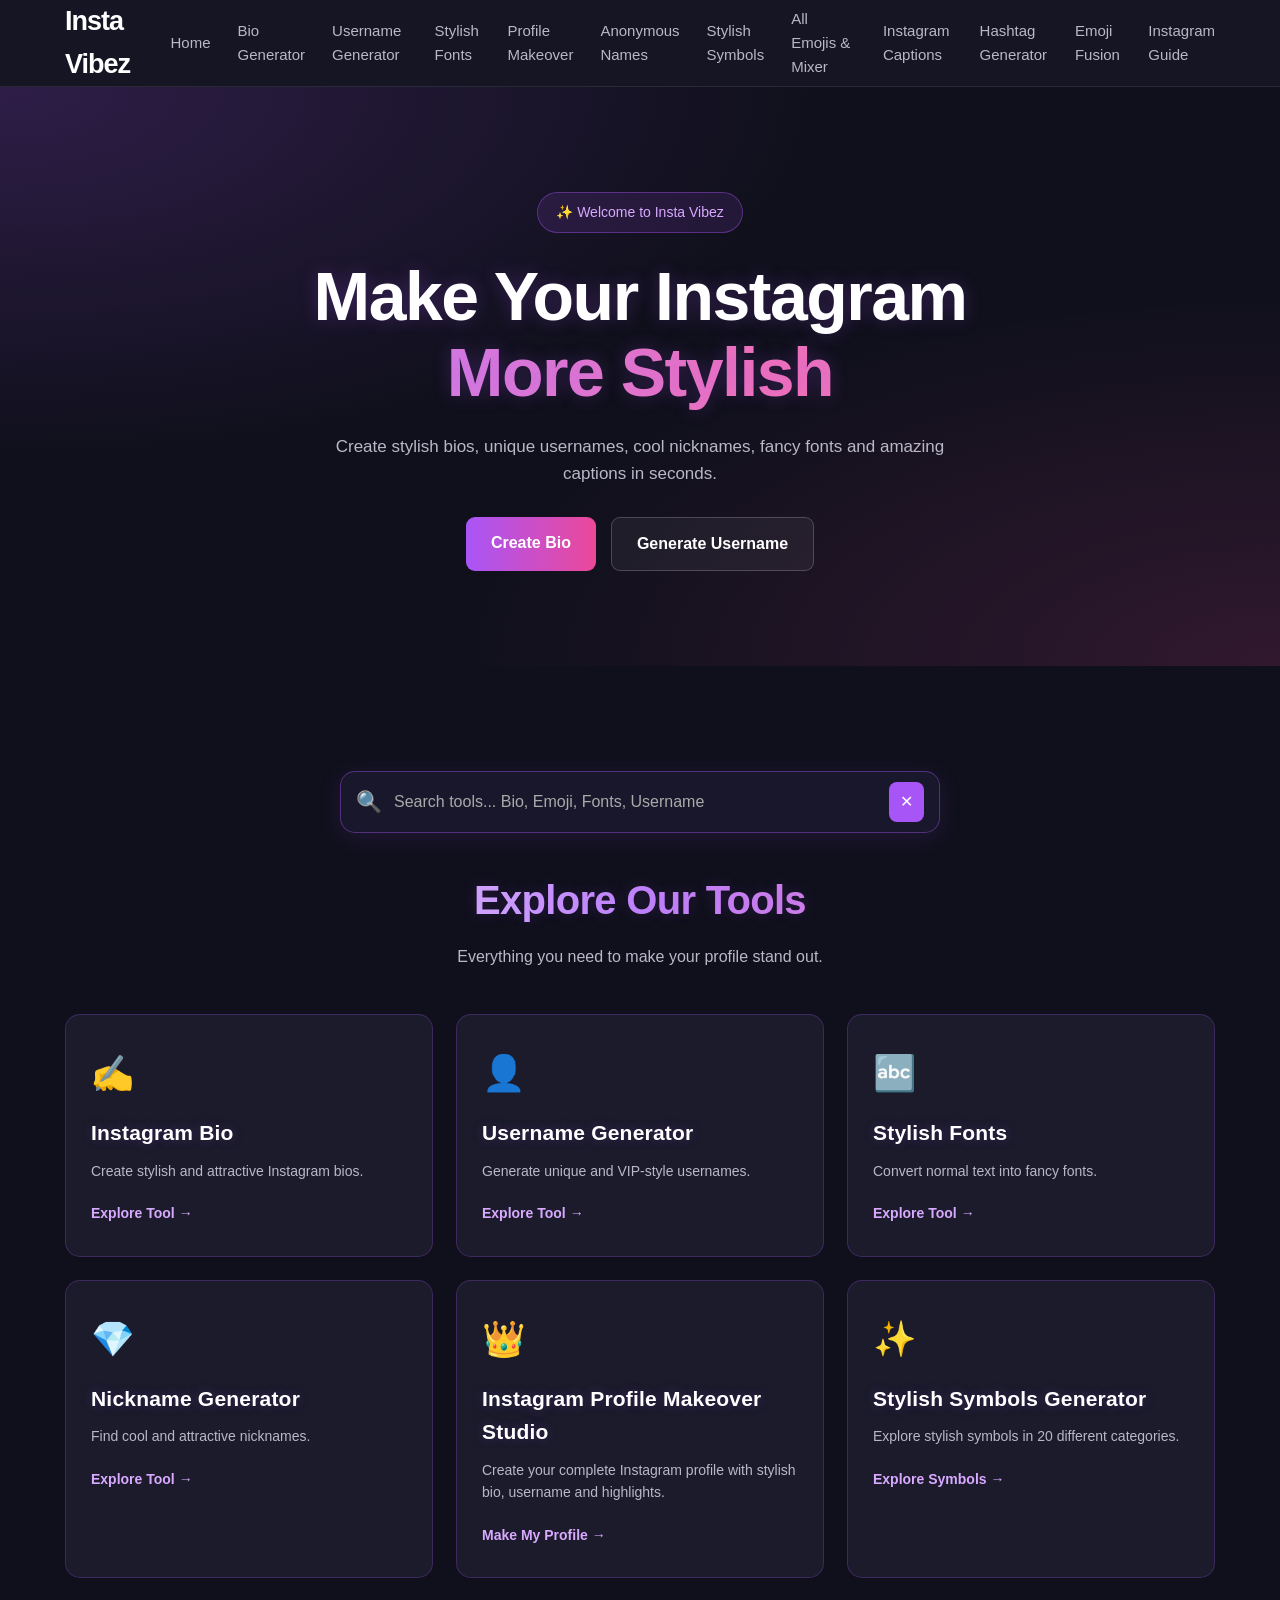
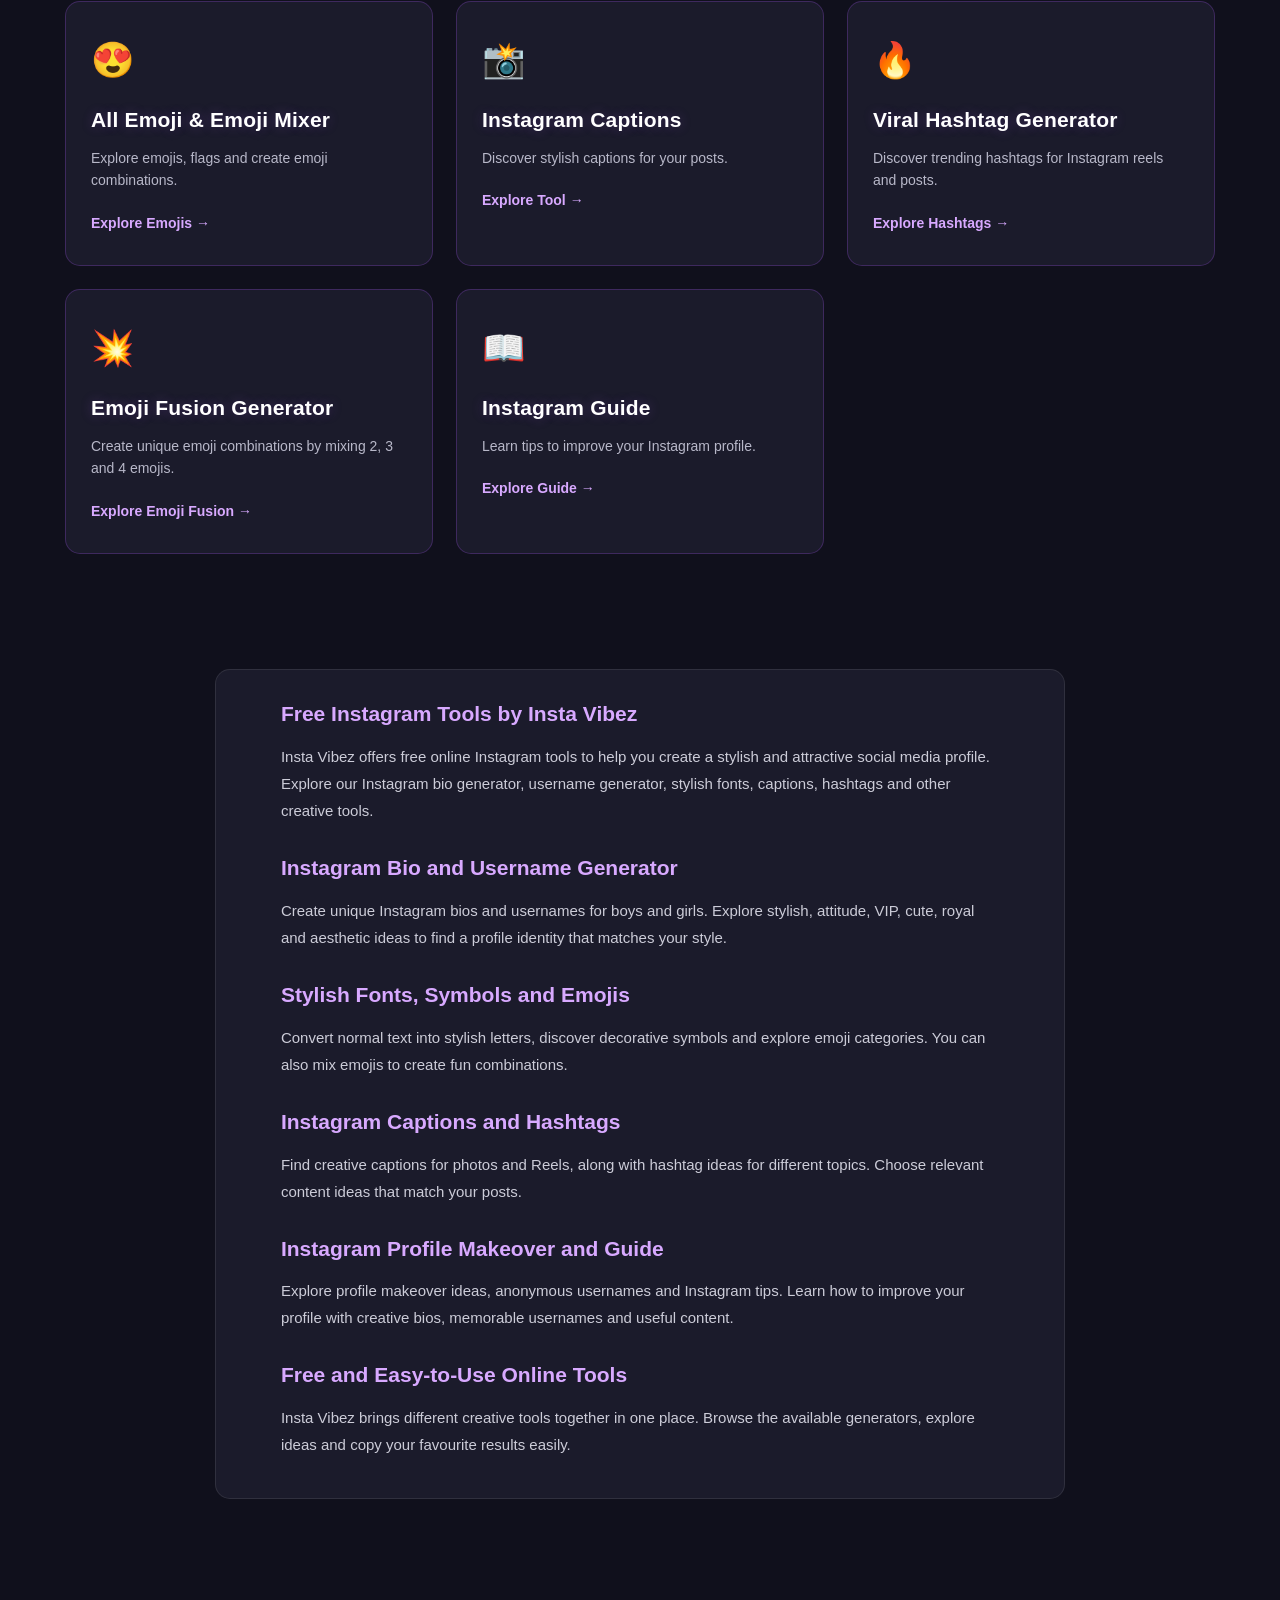
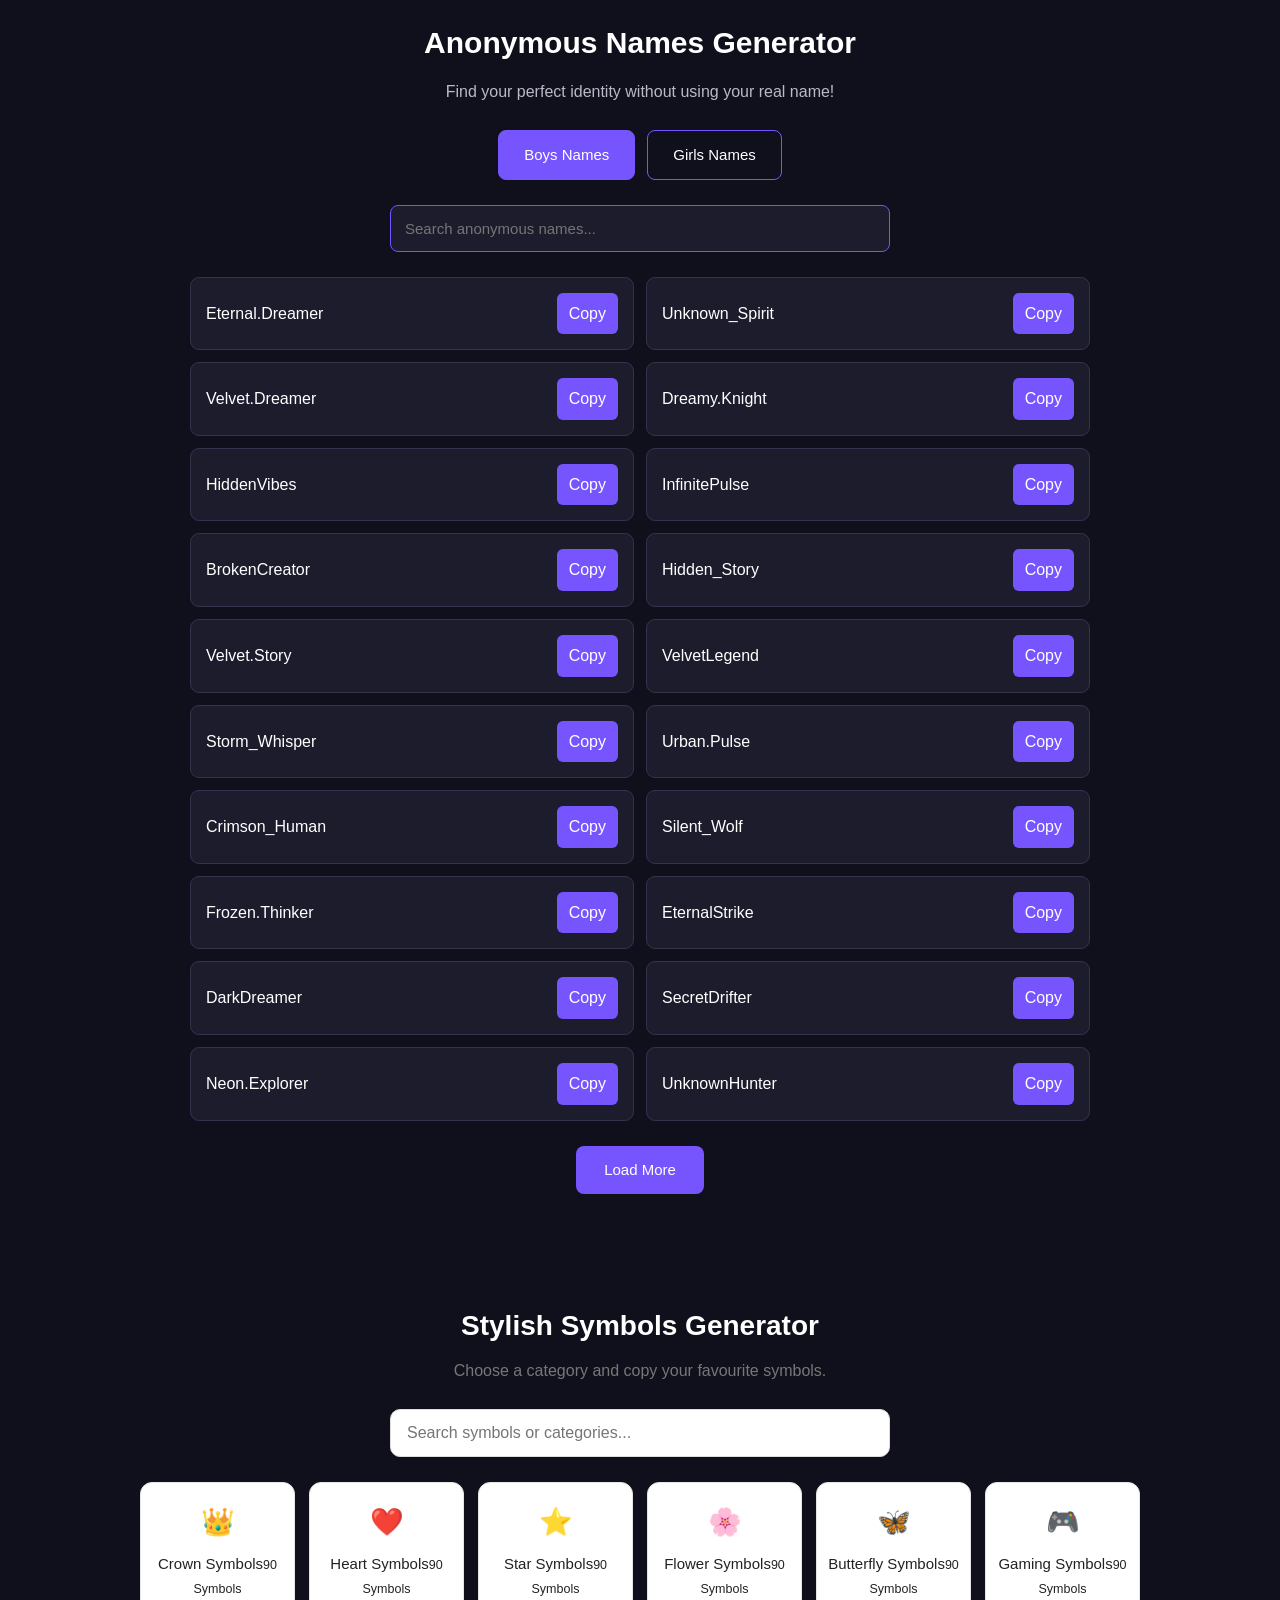
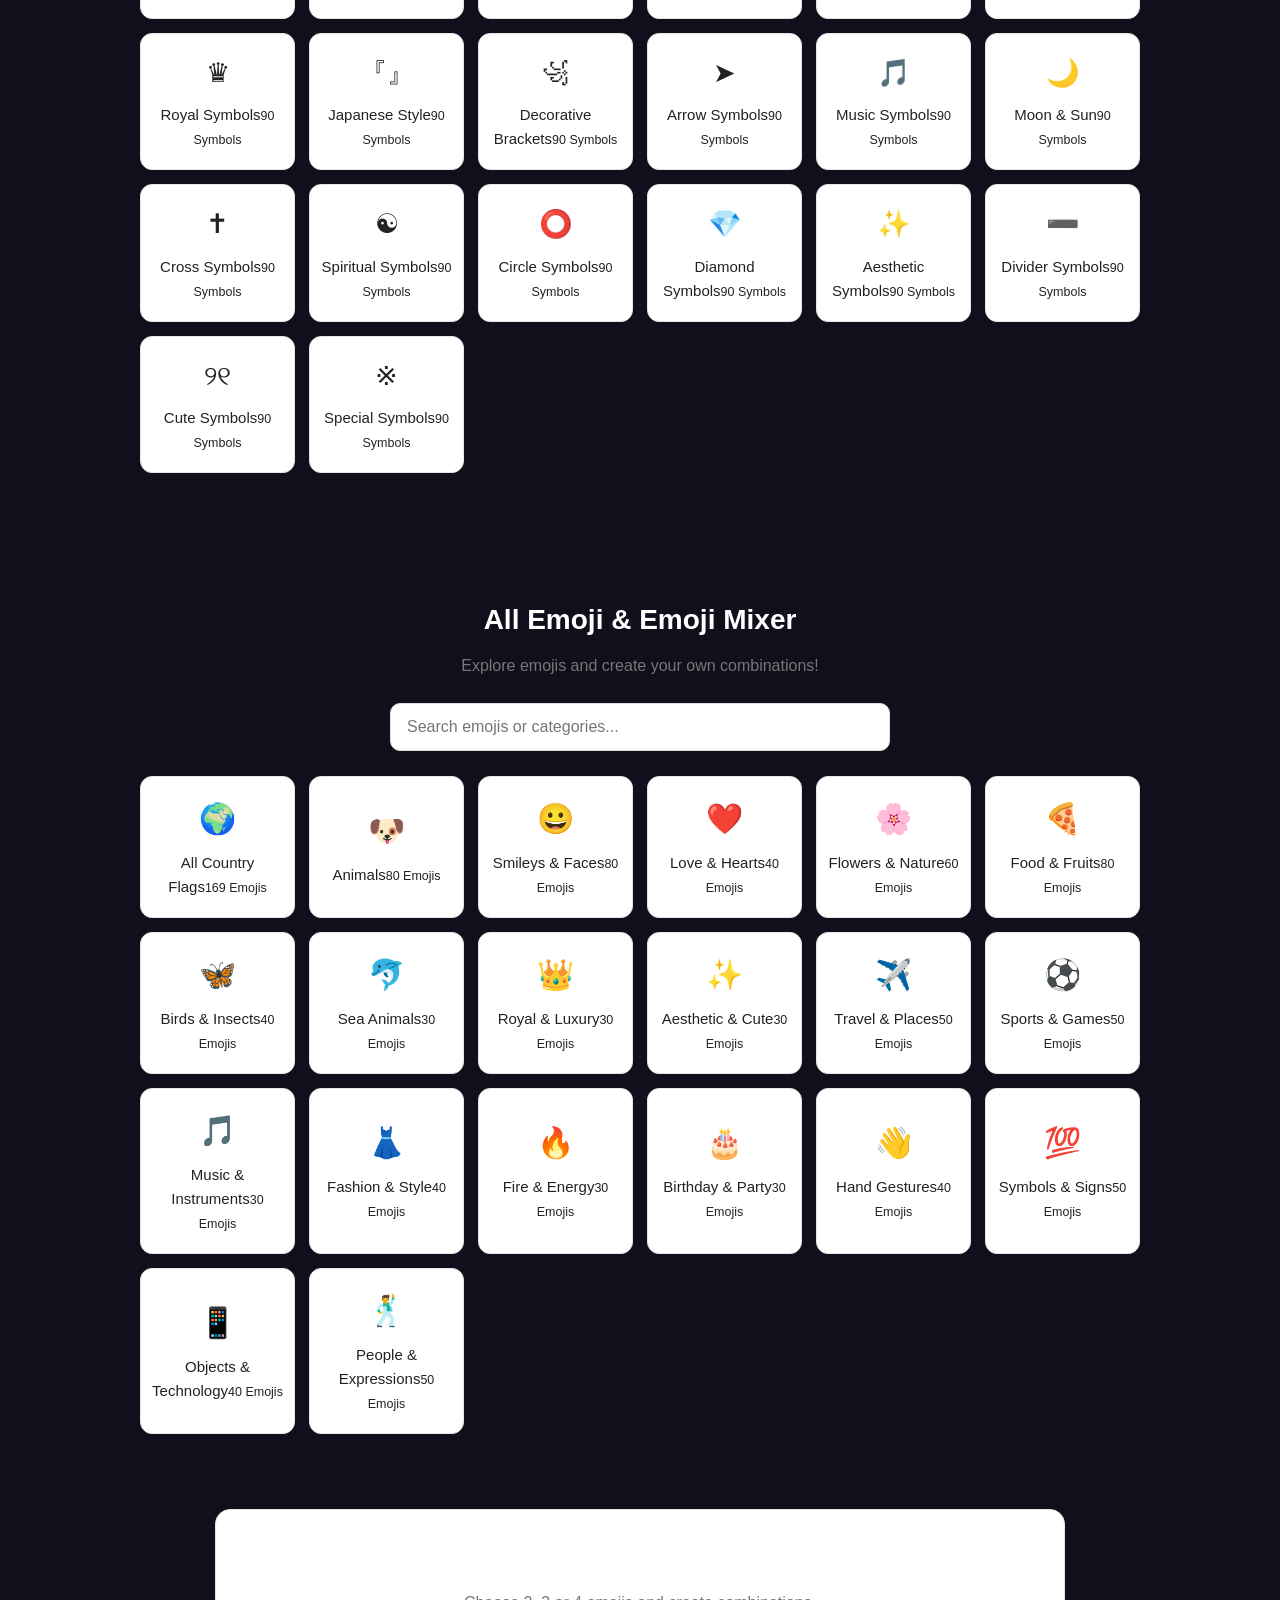
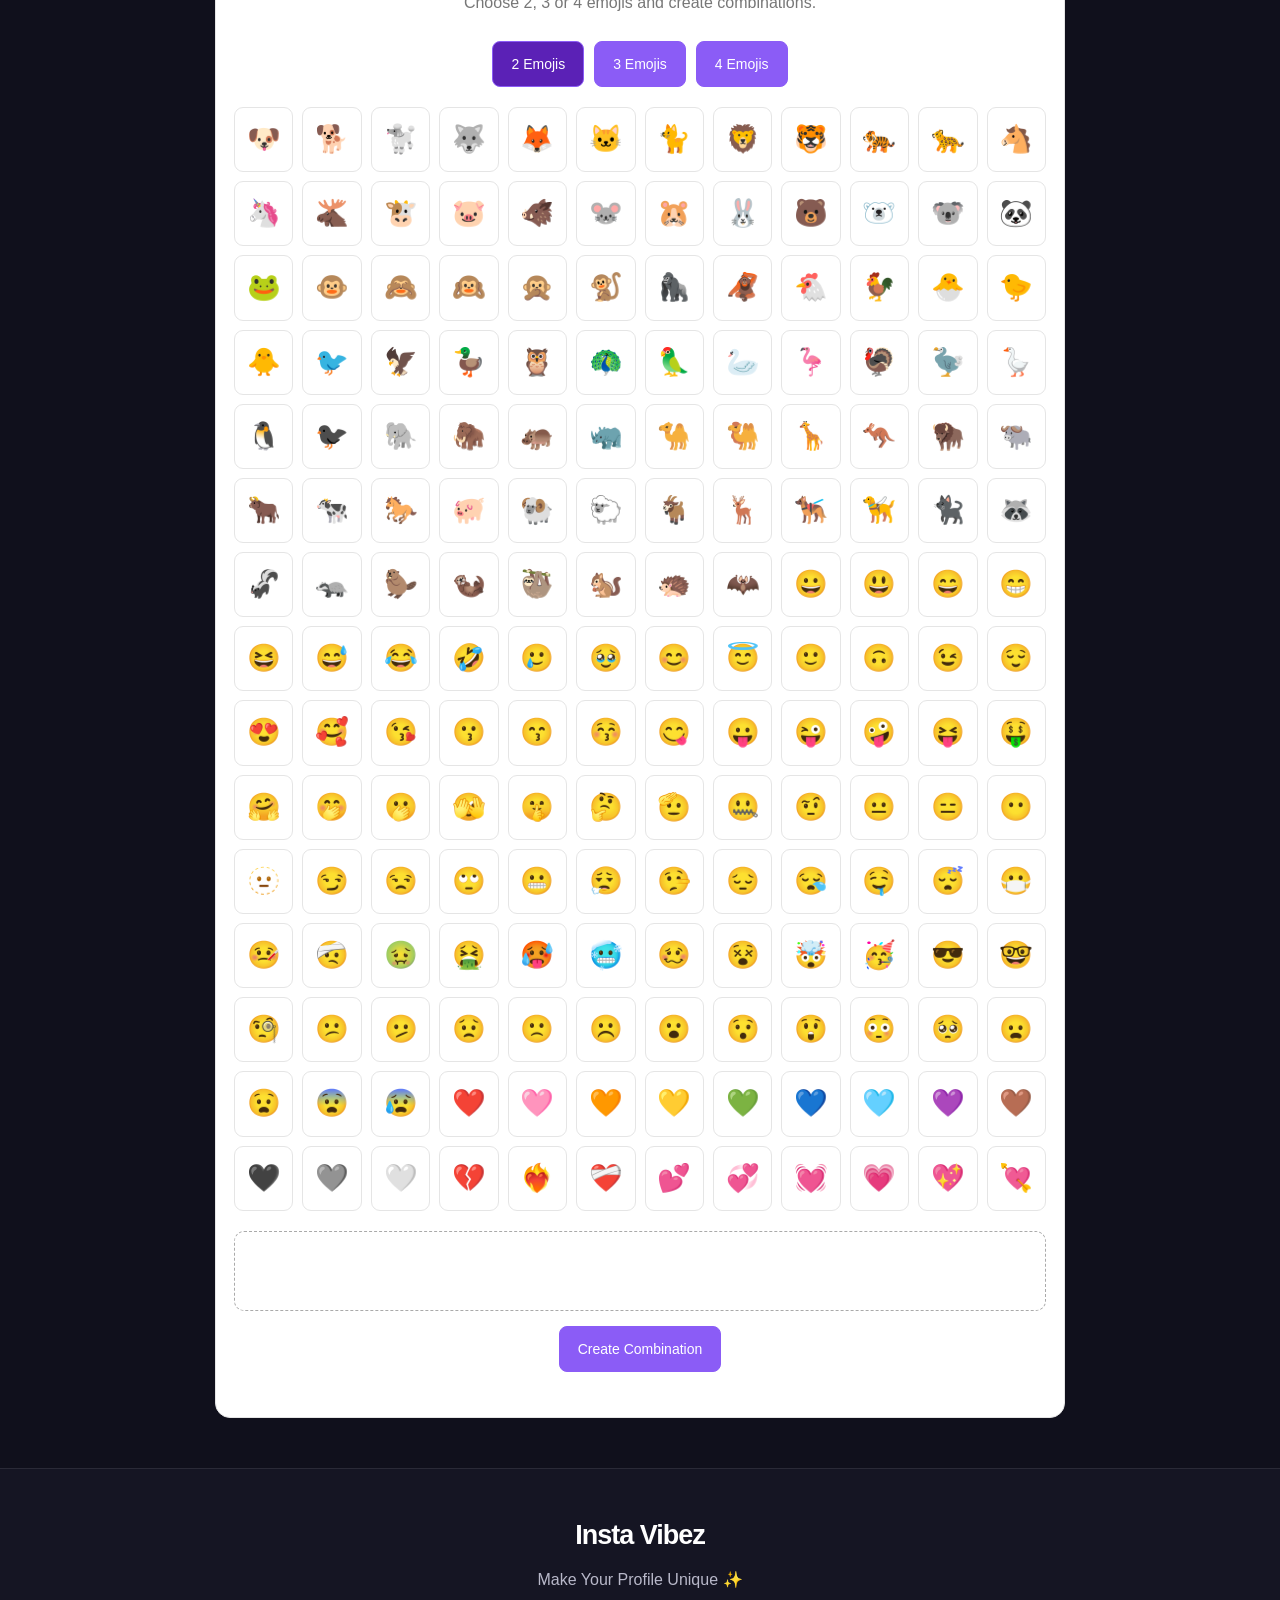
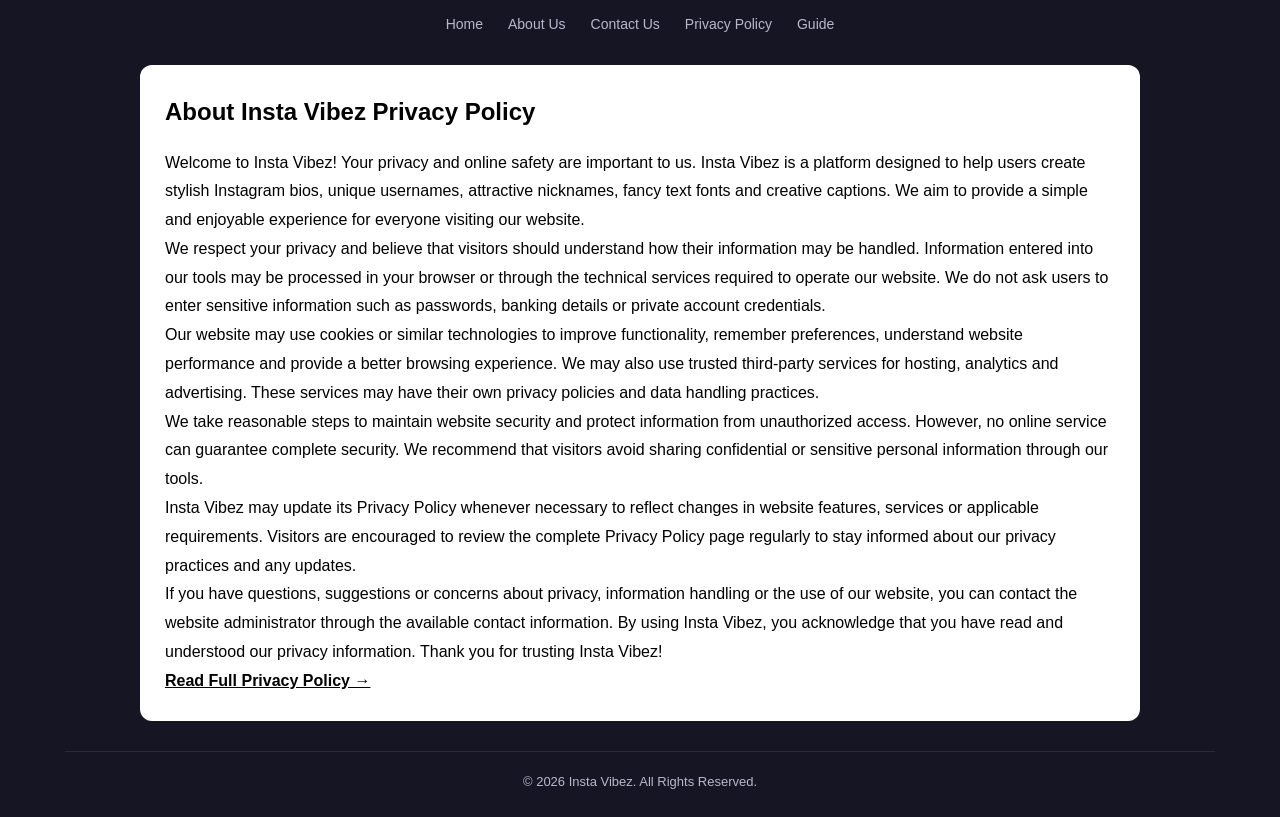
==== commit c080d862: "Add files via upload" ====
--- a/index.html
+++ b/index.html
@@ -337,16 +337,20 @@
   </main>
 
    
+ 
 <footer class="footer">
   <div class="container">
 
-     <a href="index.html" class="logo">
-  Insta Vibez
-</a>
+    <a href="index.html" class="logo">
+      Insta Vibez
+    </a>
 
     <p>Make Your Profile Unique ✨</p>
 
     <div class="footer-links">
+      <a href="index.html">Home</a>
+      <a href="about.html">About Us</a>
+      <a href="contact.html">Contact Us</a>
       <a href="privacy.html">Privacy Policy</a>
       <a href="guide.html">Guide</a>
     </div>
@@ -435,6 +439,7 @@
 </footer>
 
 
+
   
    <script src="common.js" defer></script>
 <script src="script.js" defer></script>
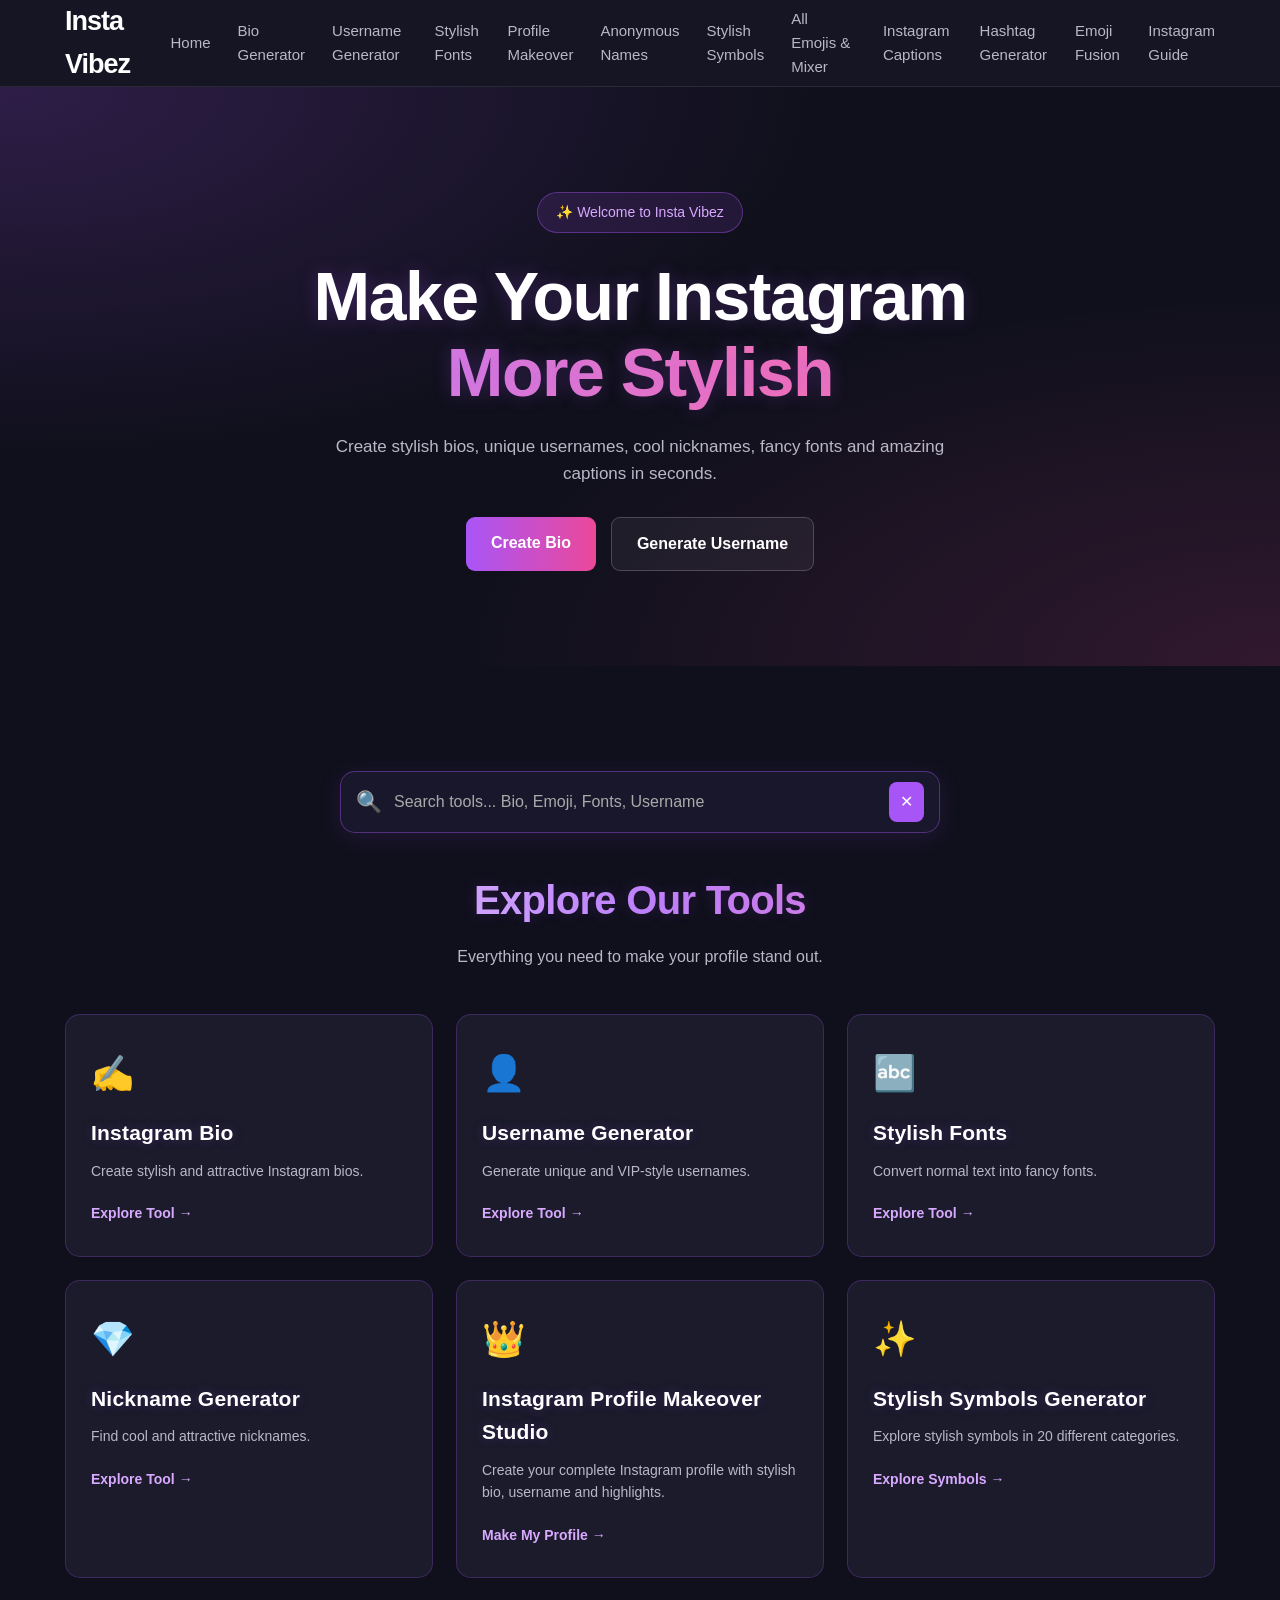
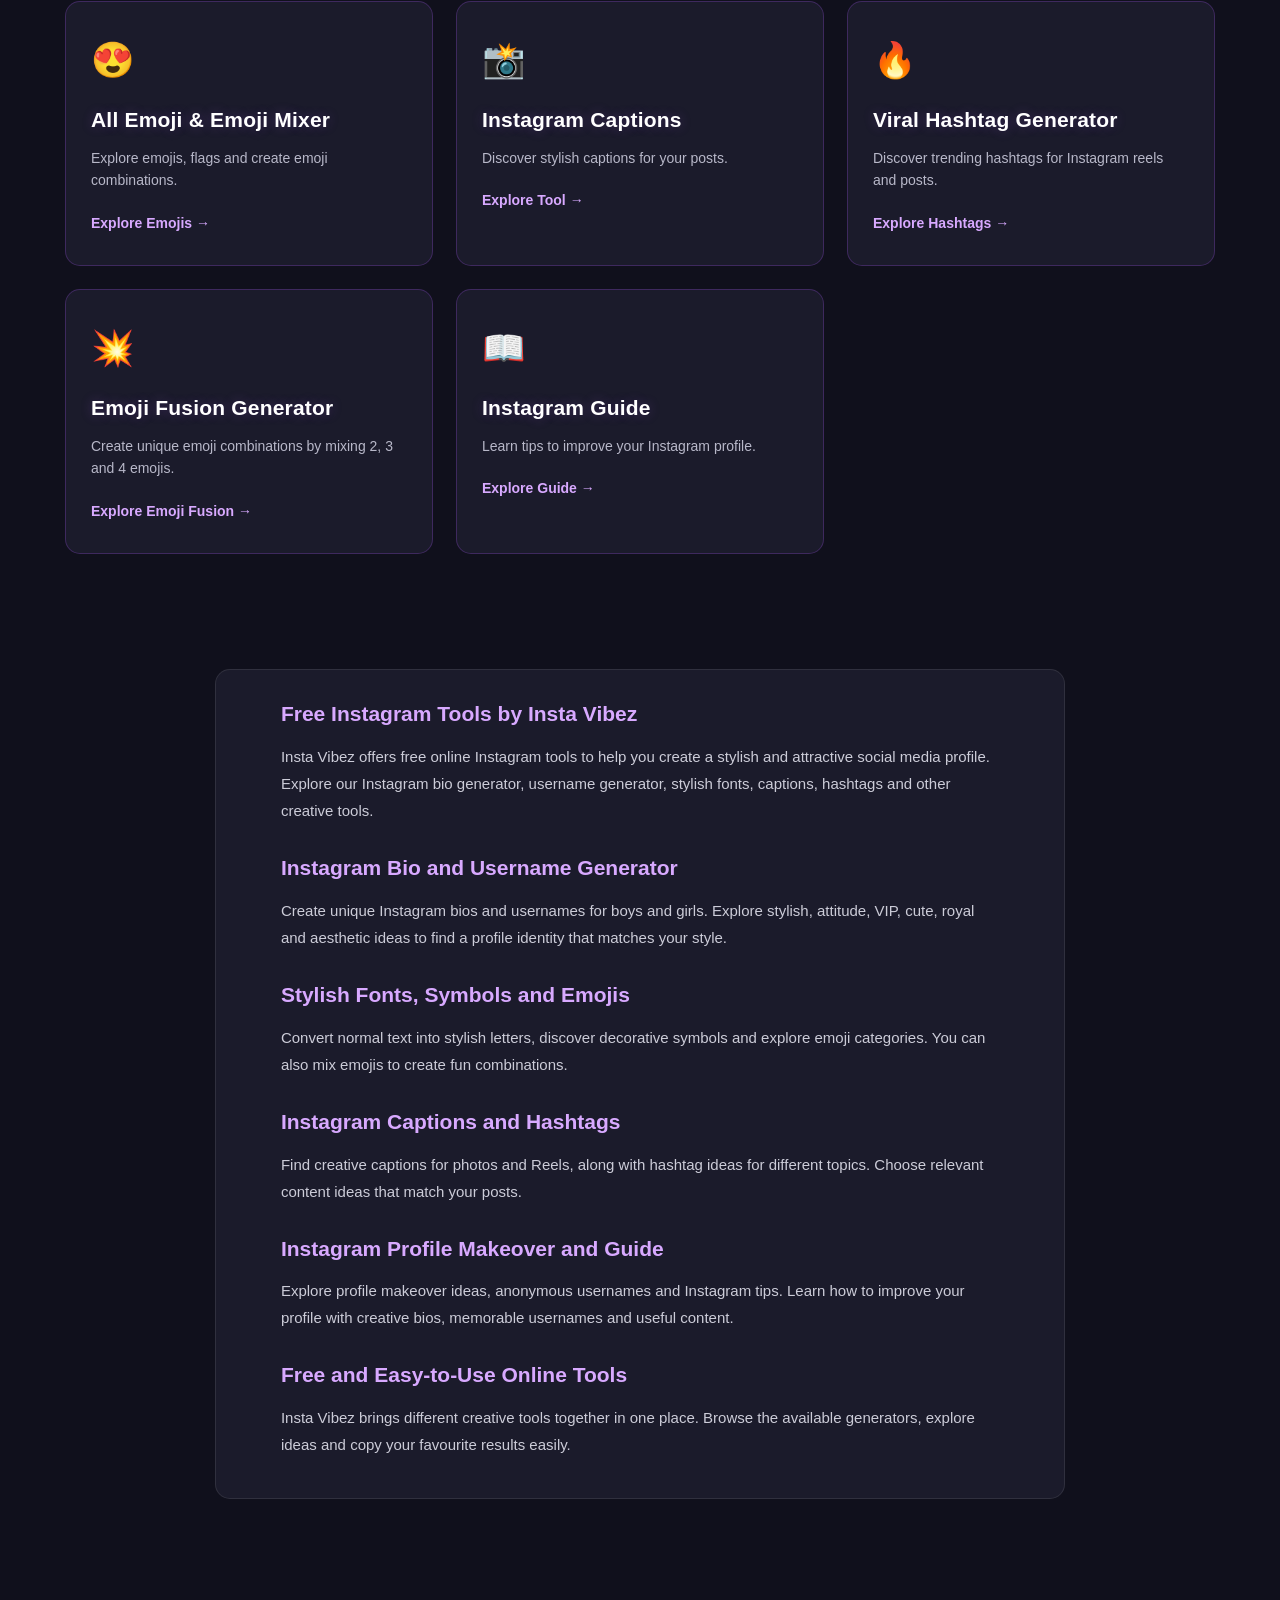
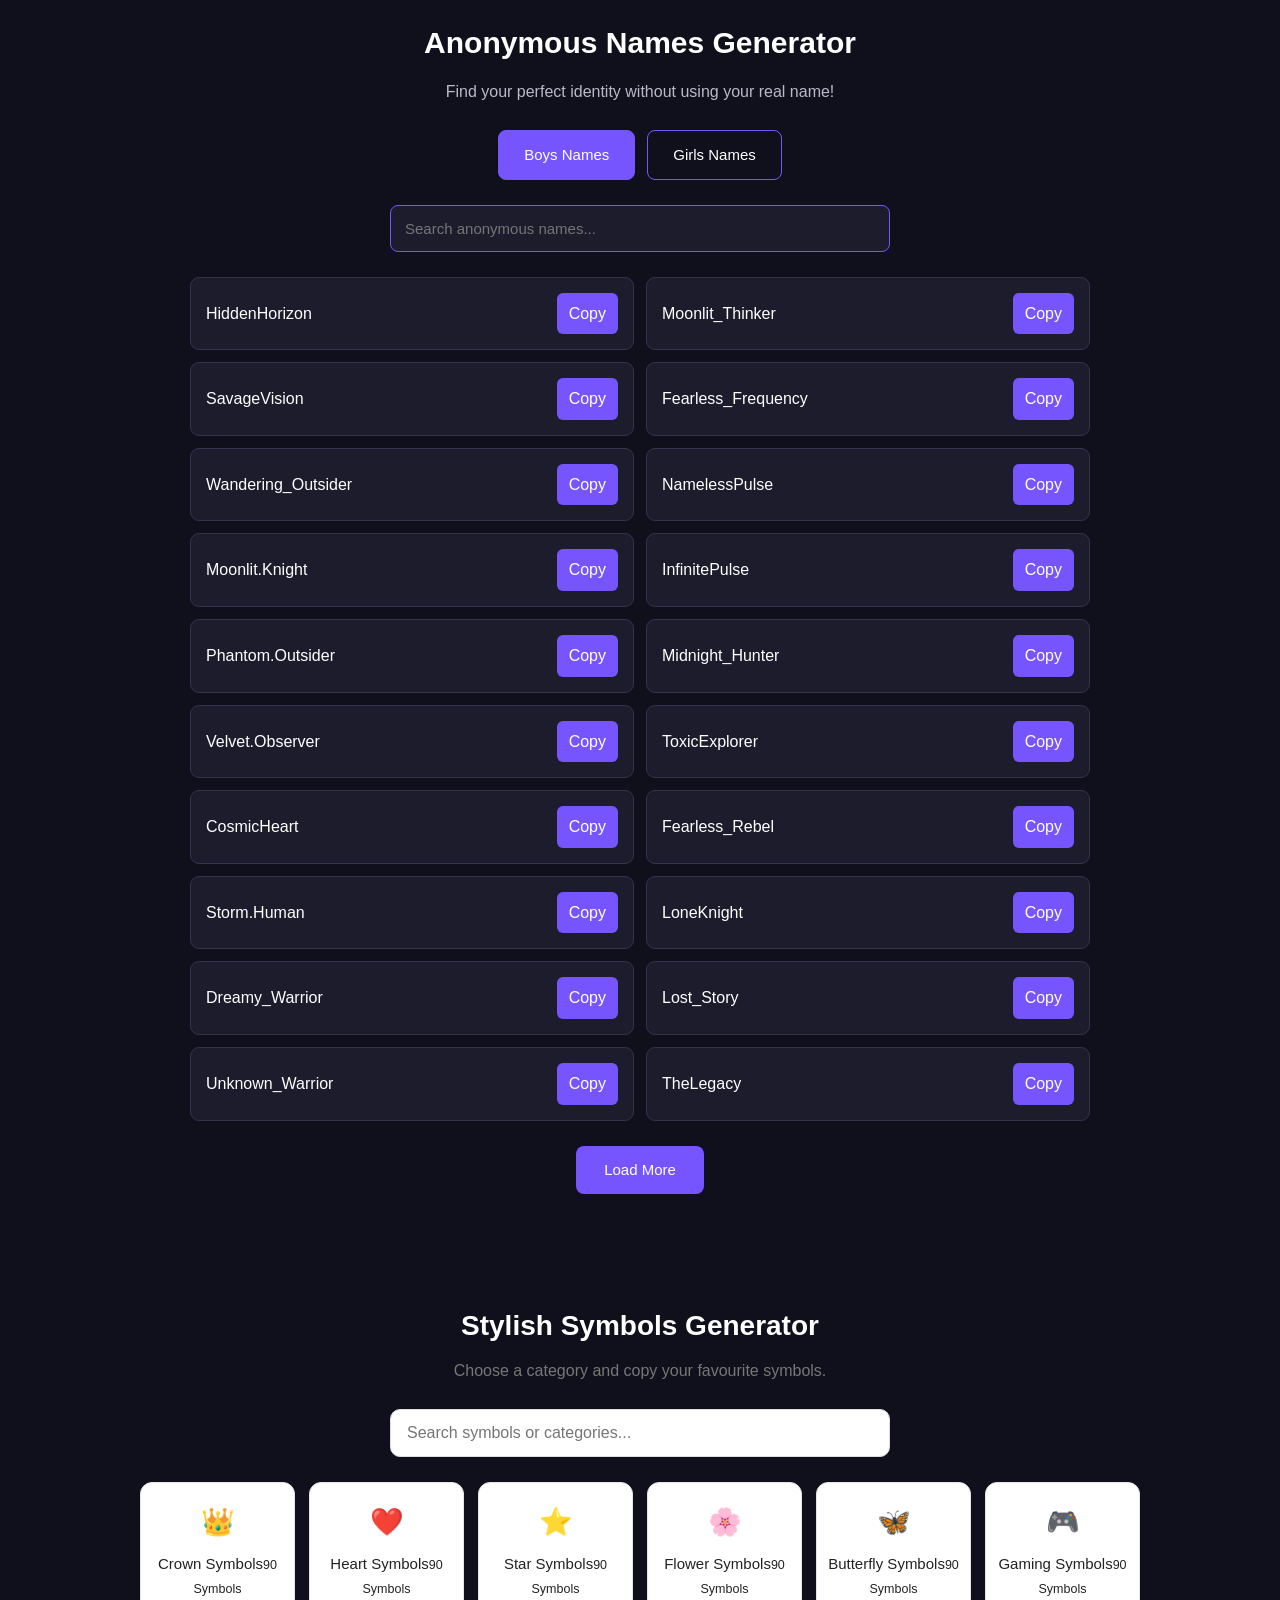
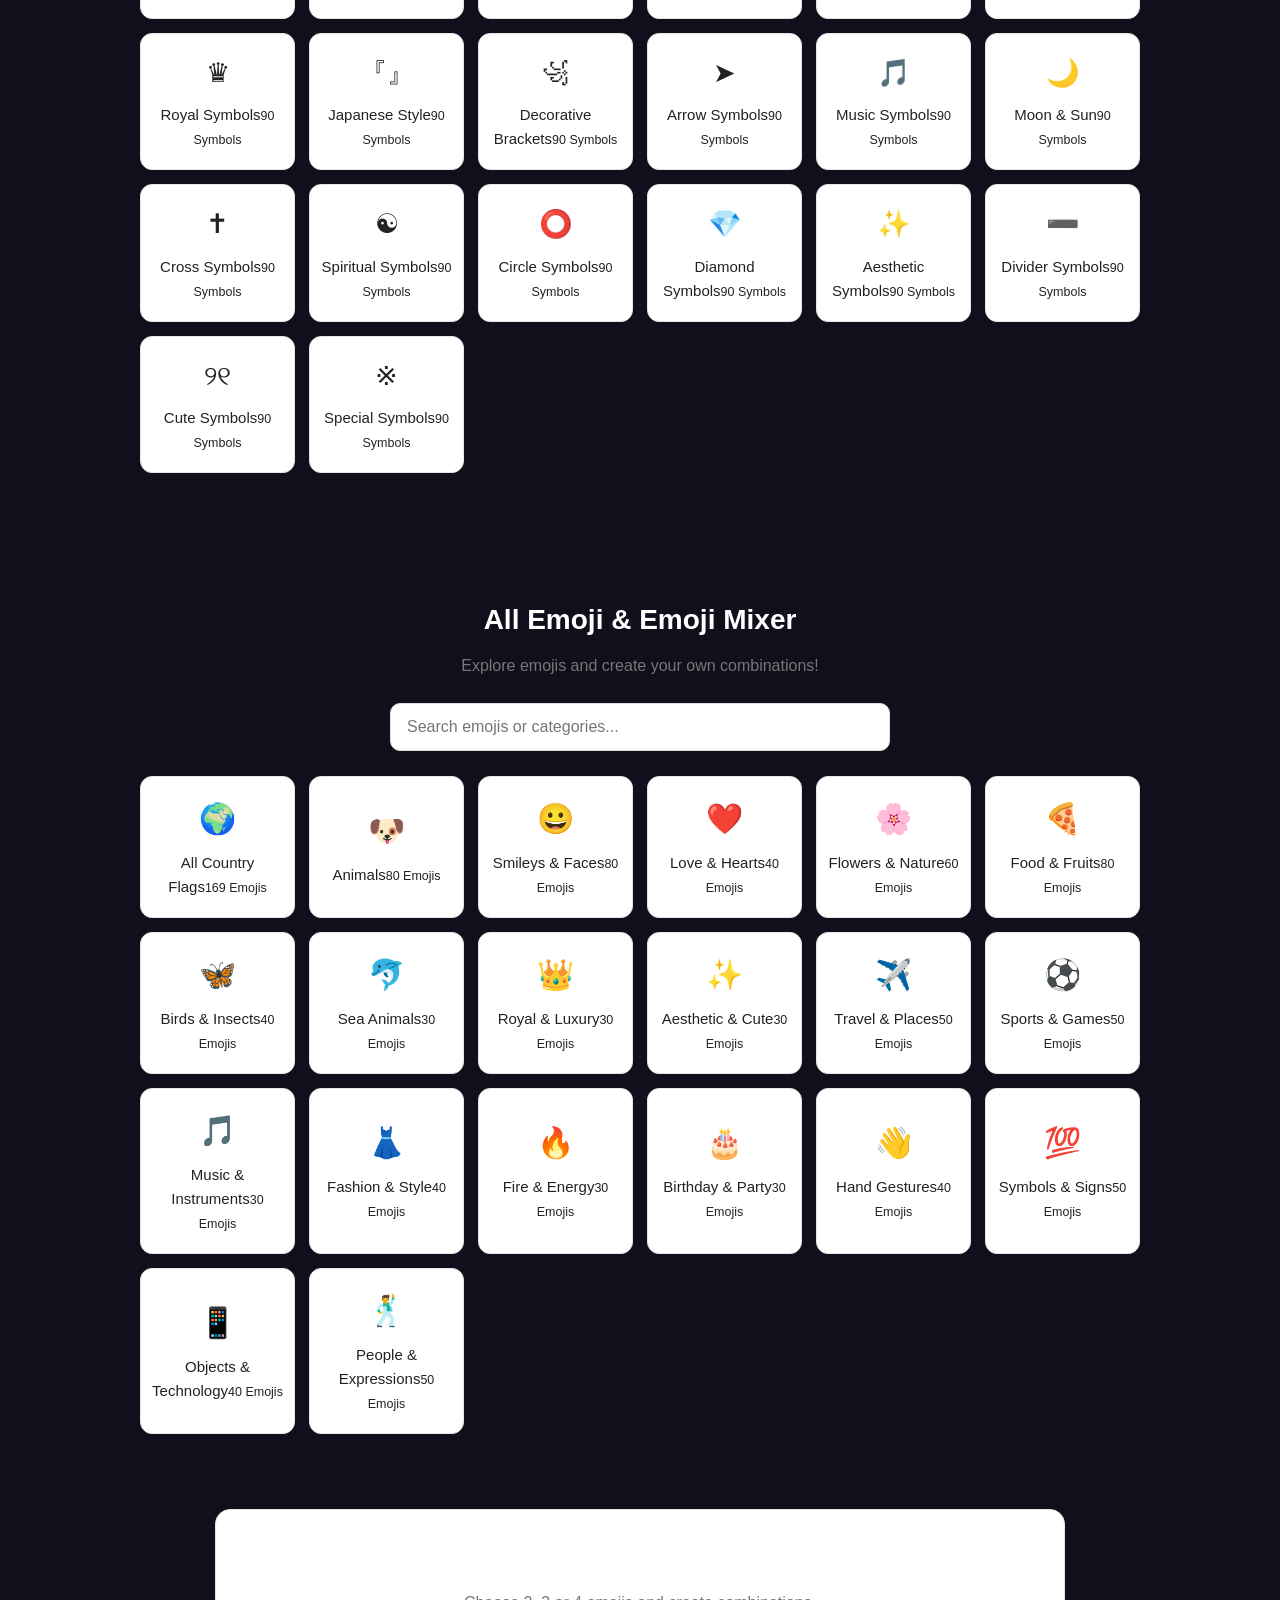
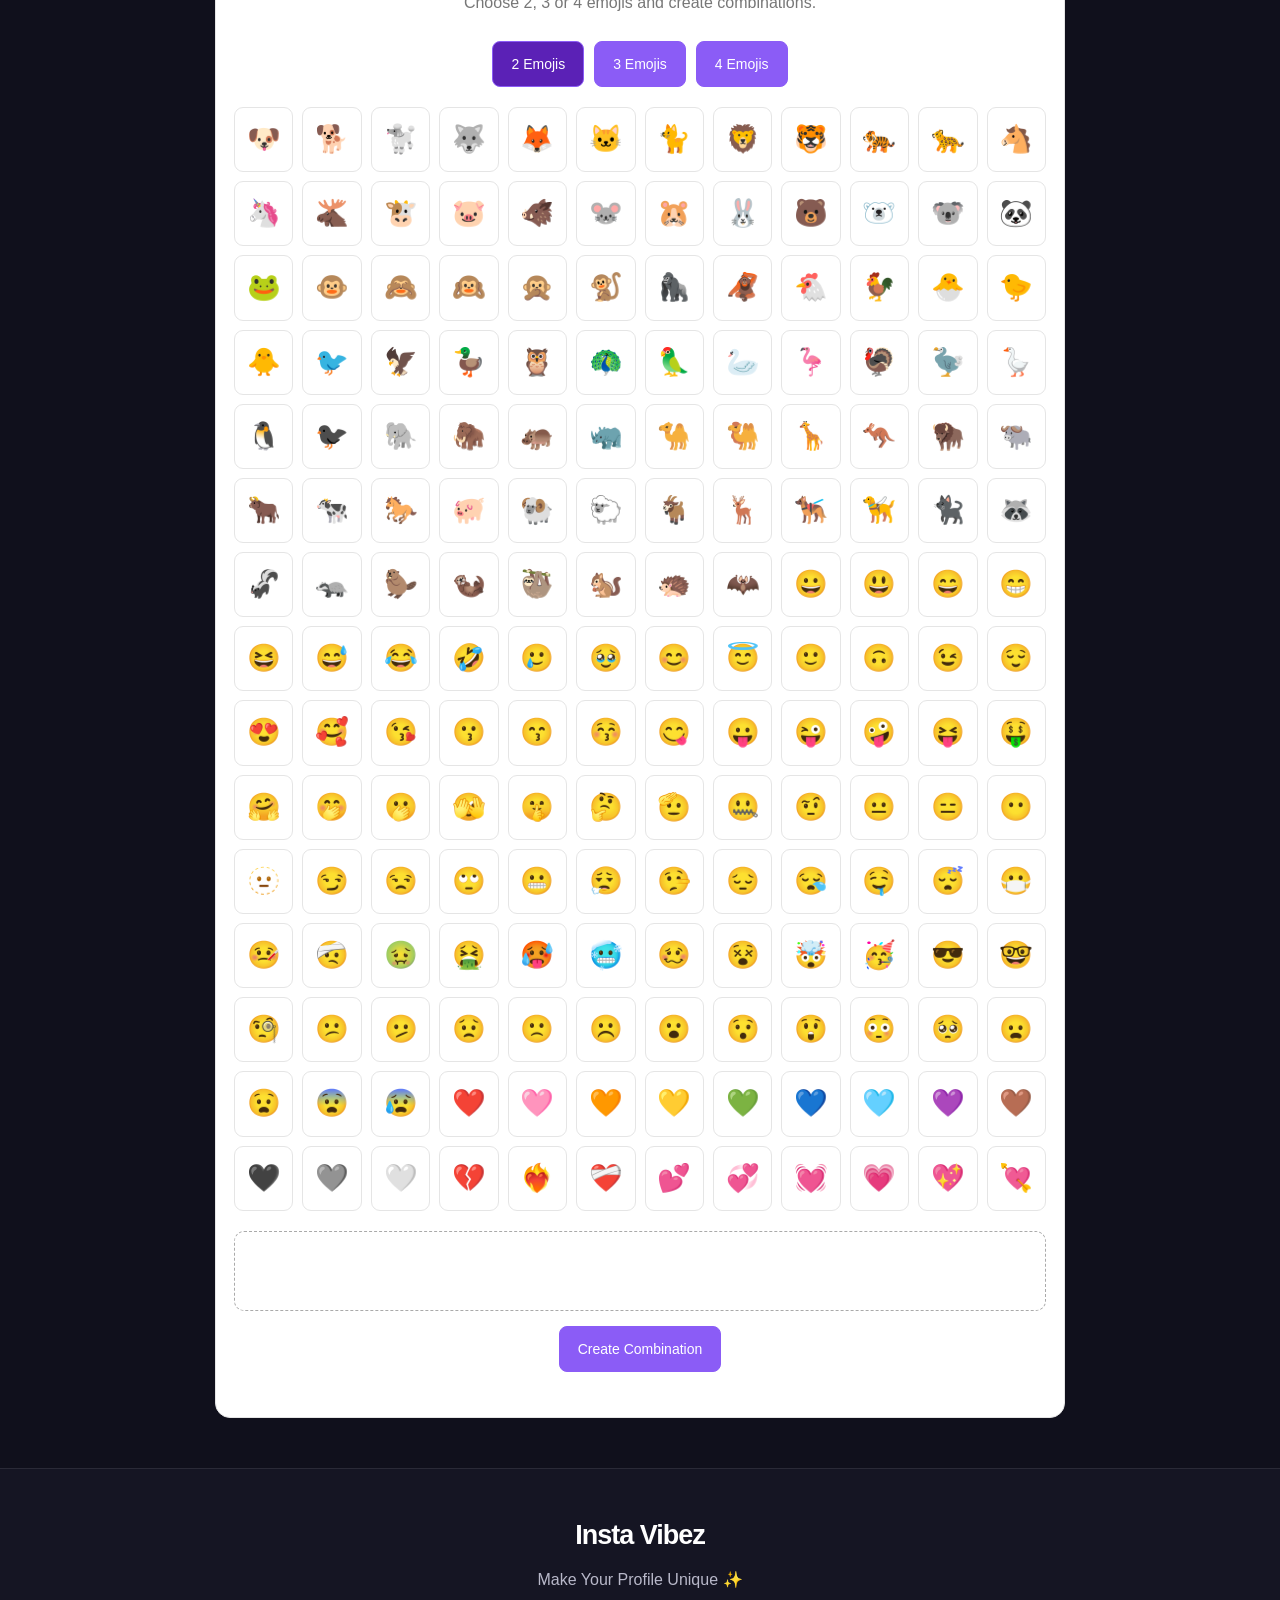
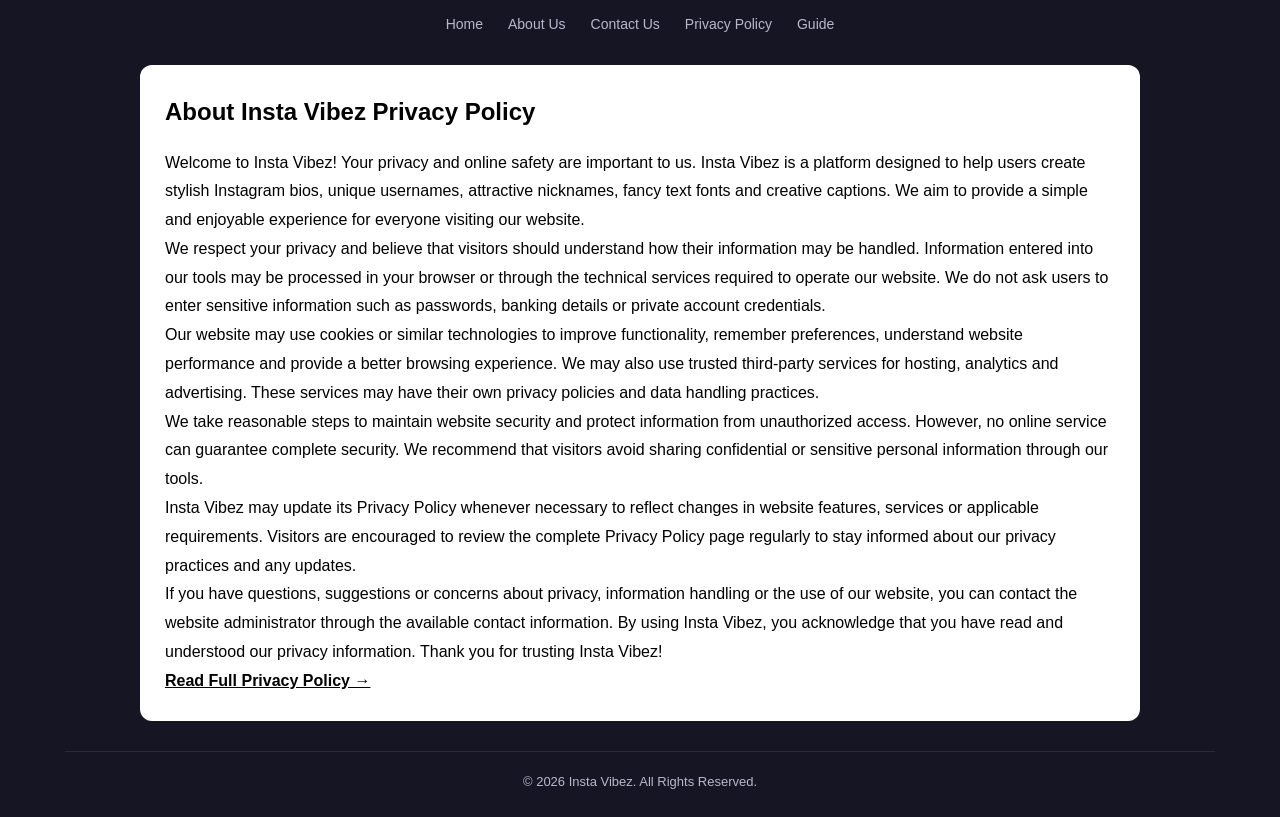
==== commit 5187fbfa: "Add files via upload" ====
--- a/index.html
+++ b/index.html
@@ -9,6 +9,7 @@
   <meta name="description" content="Create stylish Instagram bios, unique usernames, nicknames, fancy fonts, captions and profile ideas with Insta Vibez. Explore free Instagram tools to make your profile stand out.">
 
   <meta name="theme-color" content="#10101c">
+  <link rel="canonical" href="https://instavibez.in/">
   <title>Instagram Bio, Username & Stylish Fonts Generator | Insta Vibez</title>
 
   <link rel="stylesheet" href="style.css">
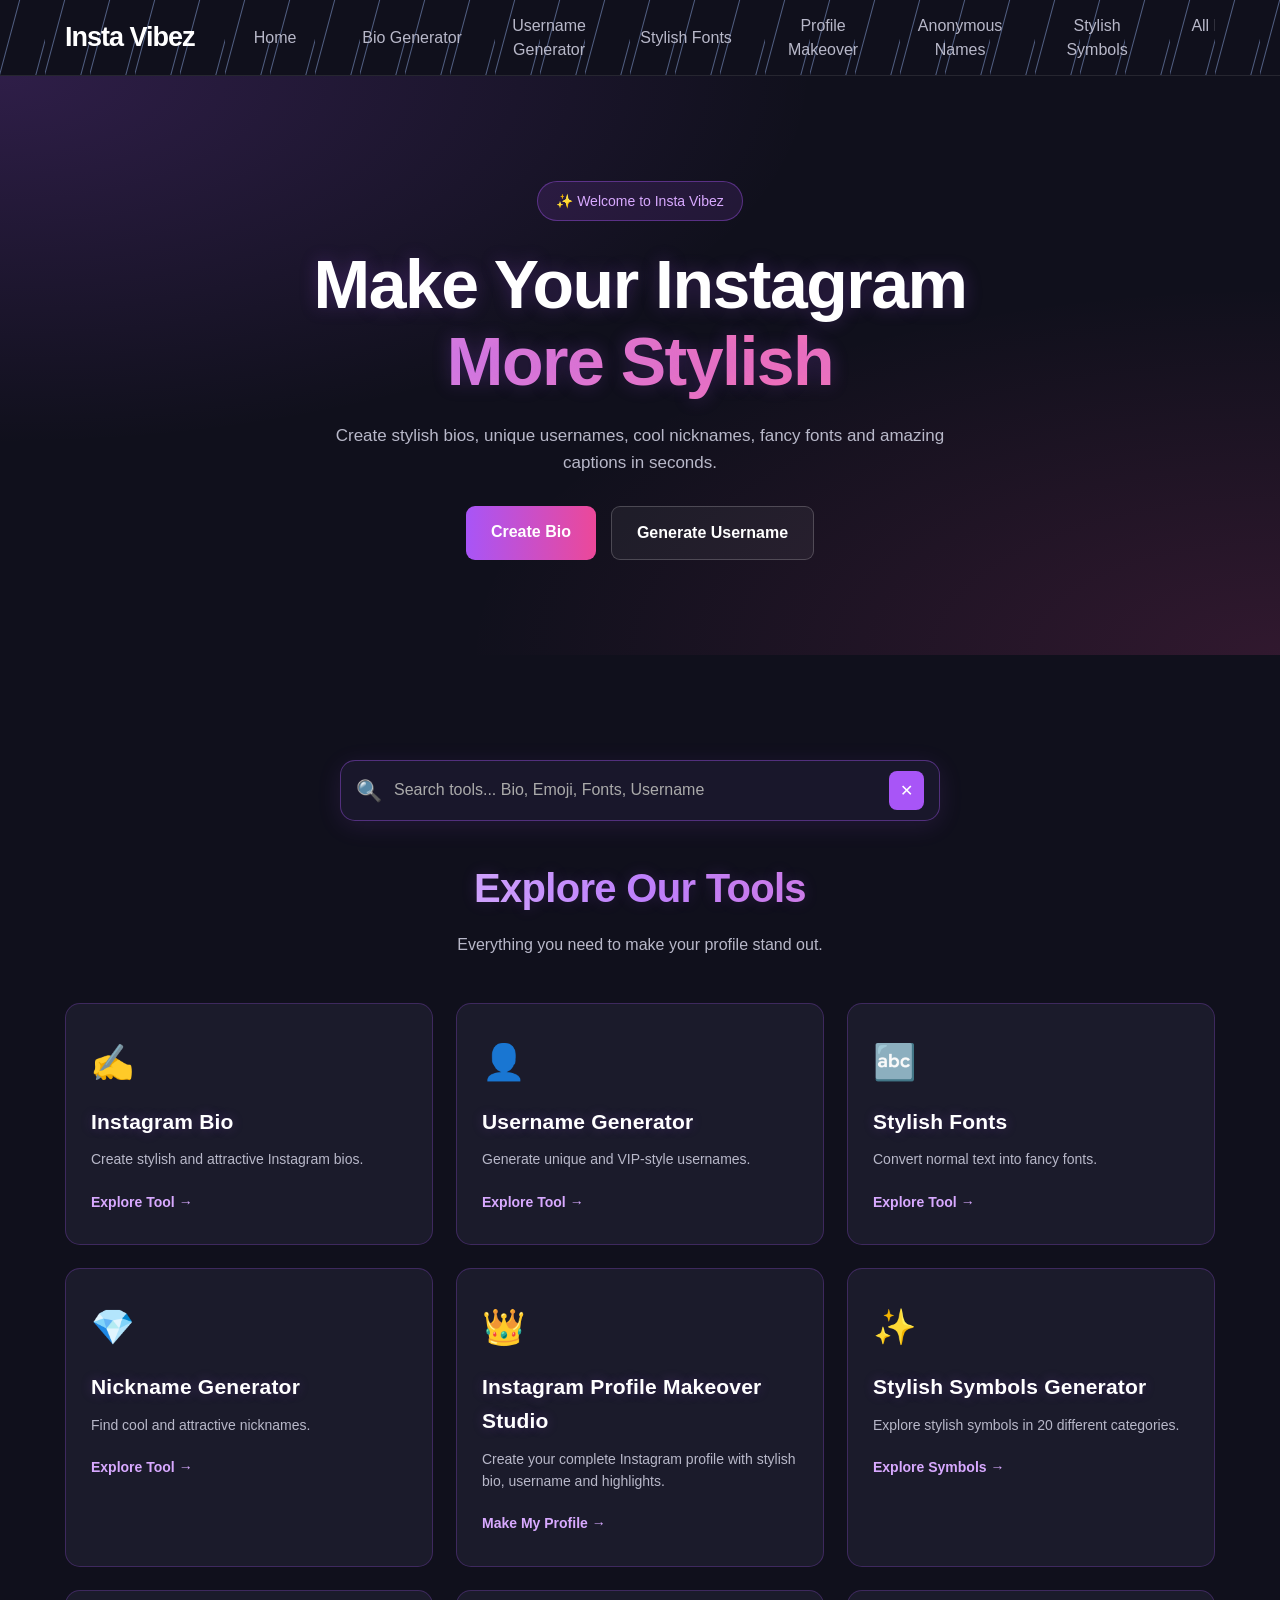
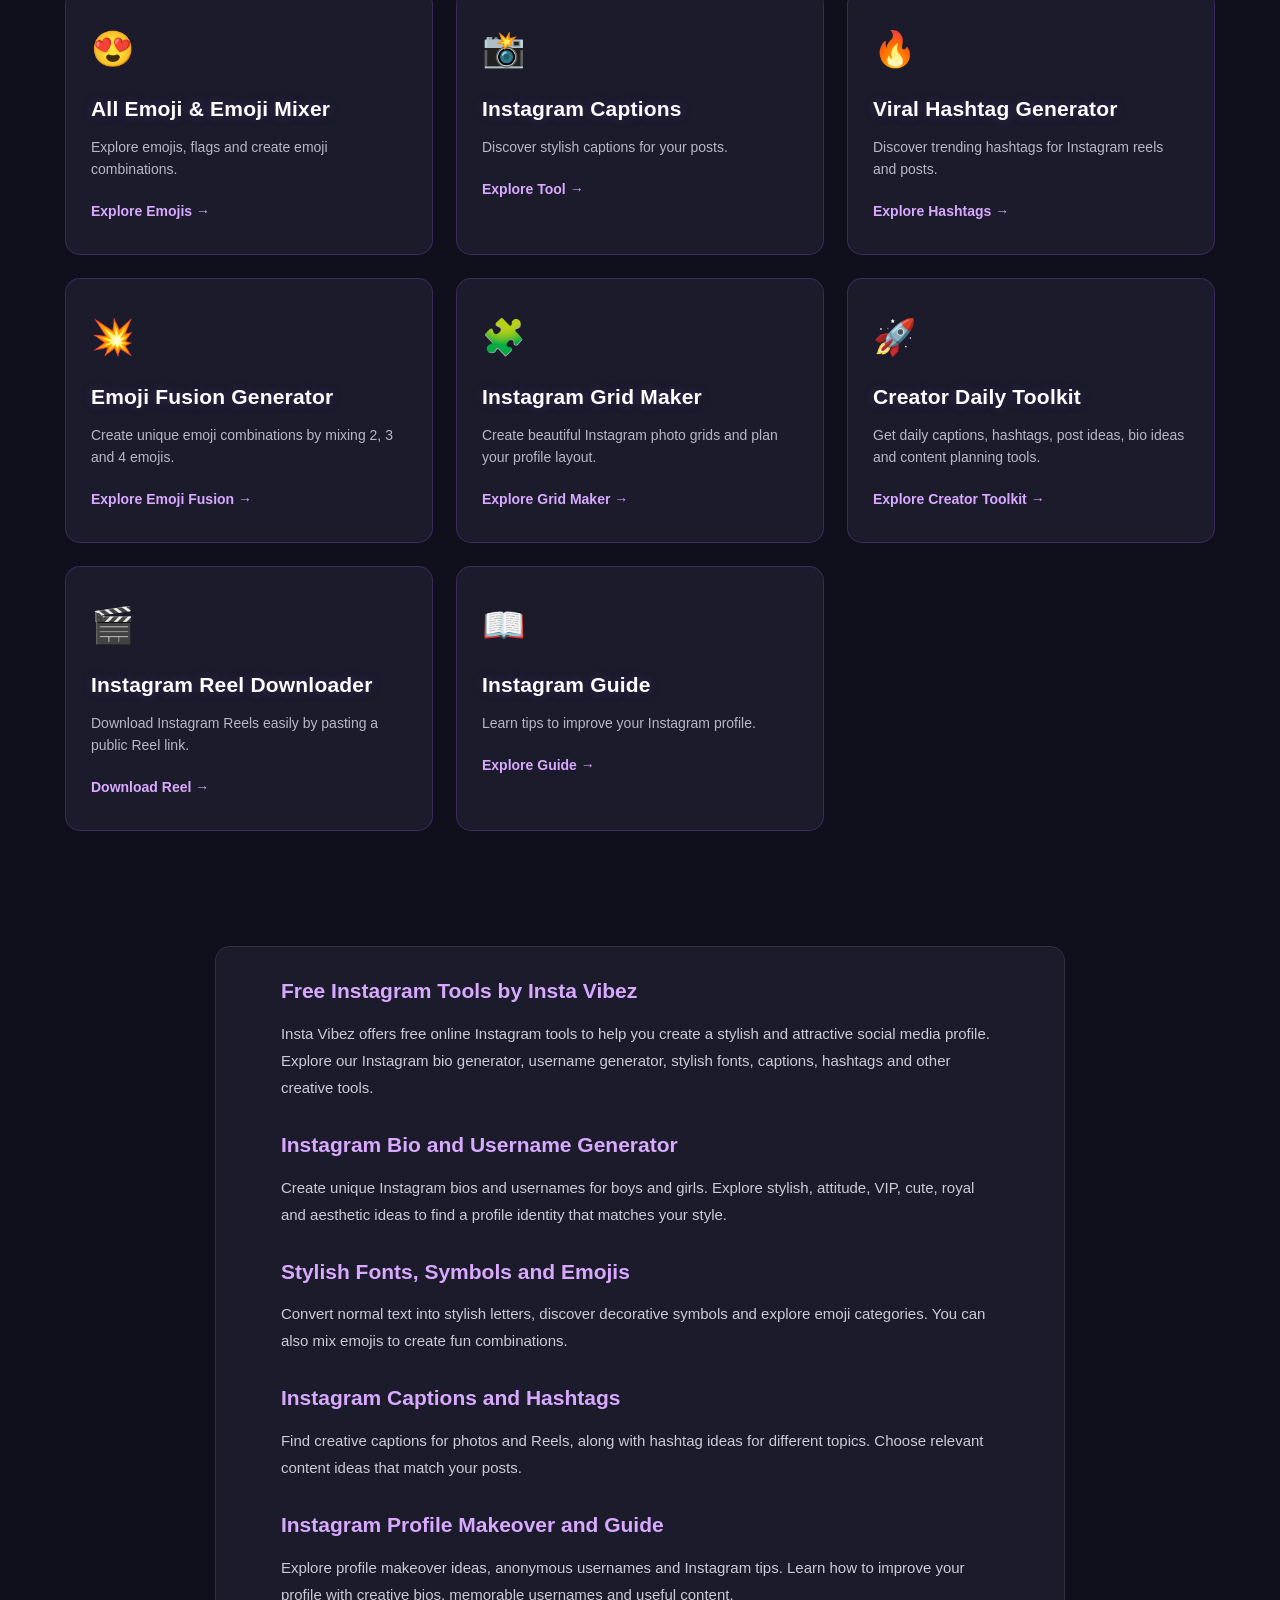
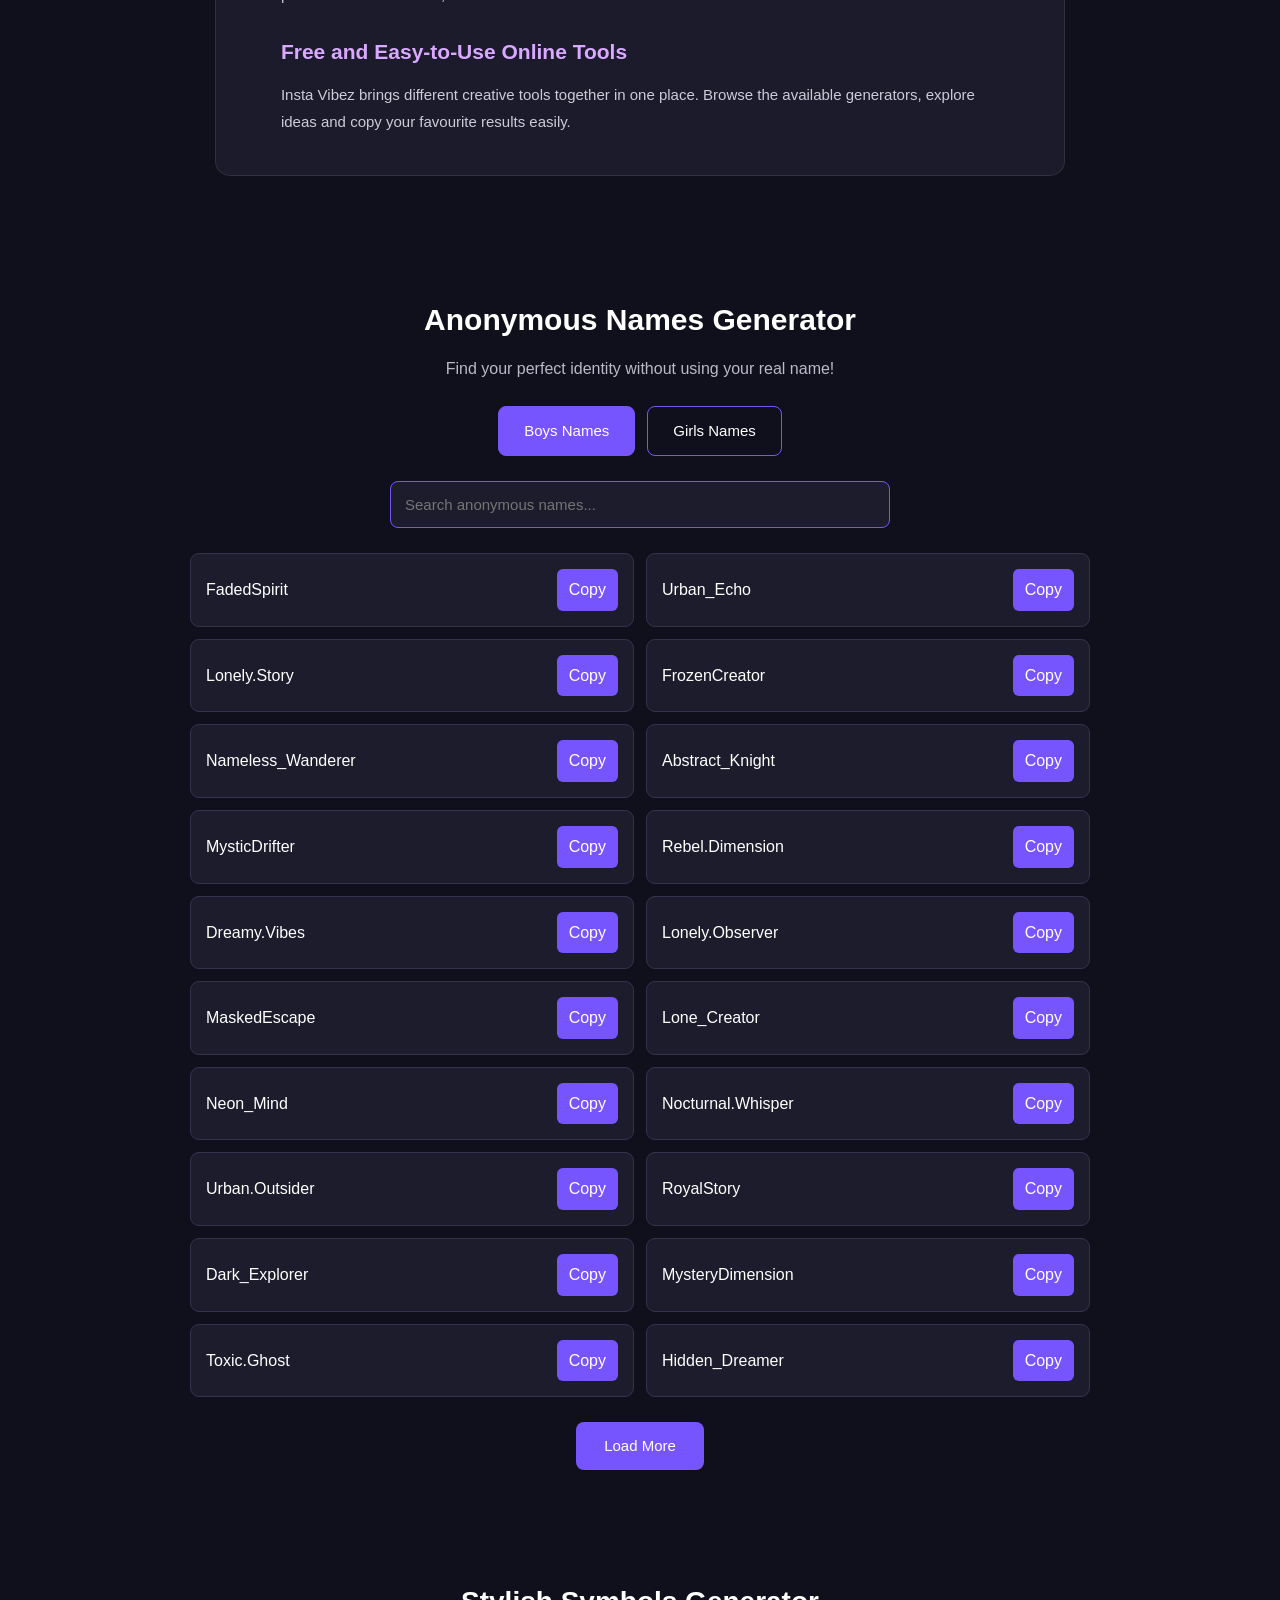
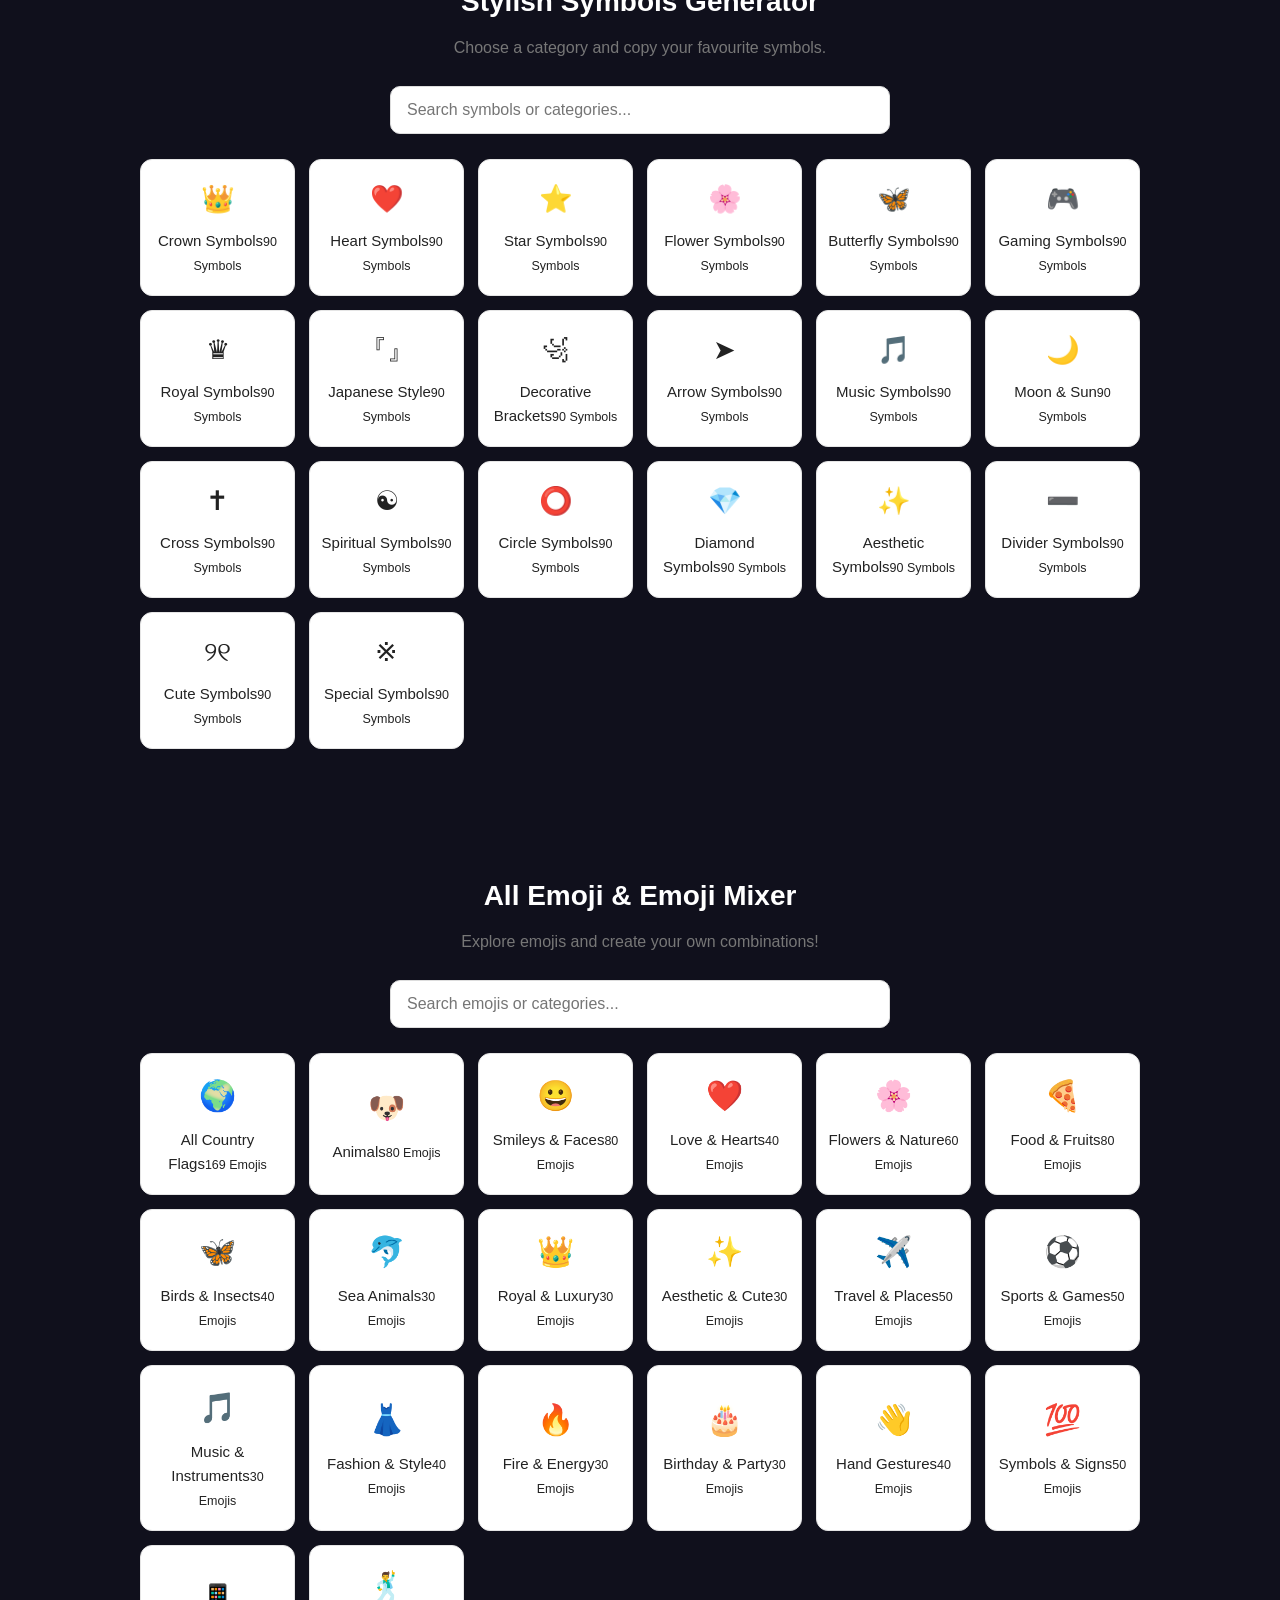
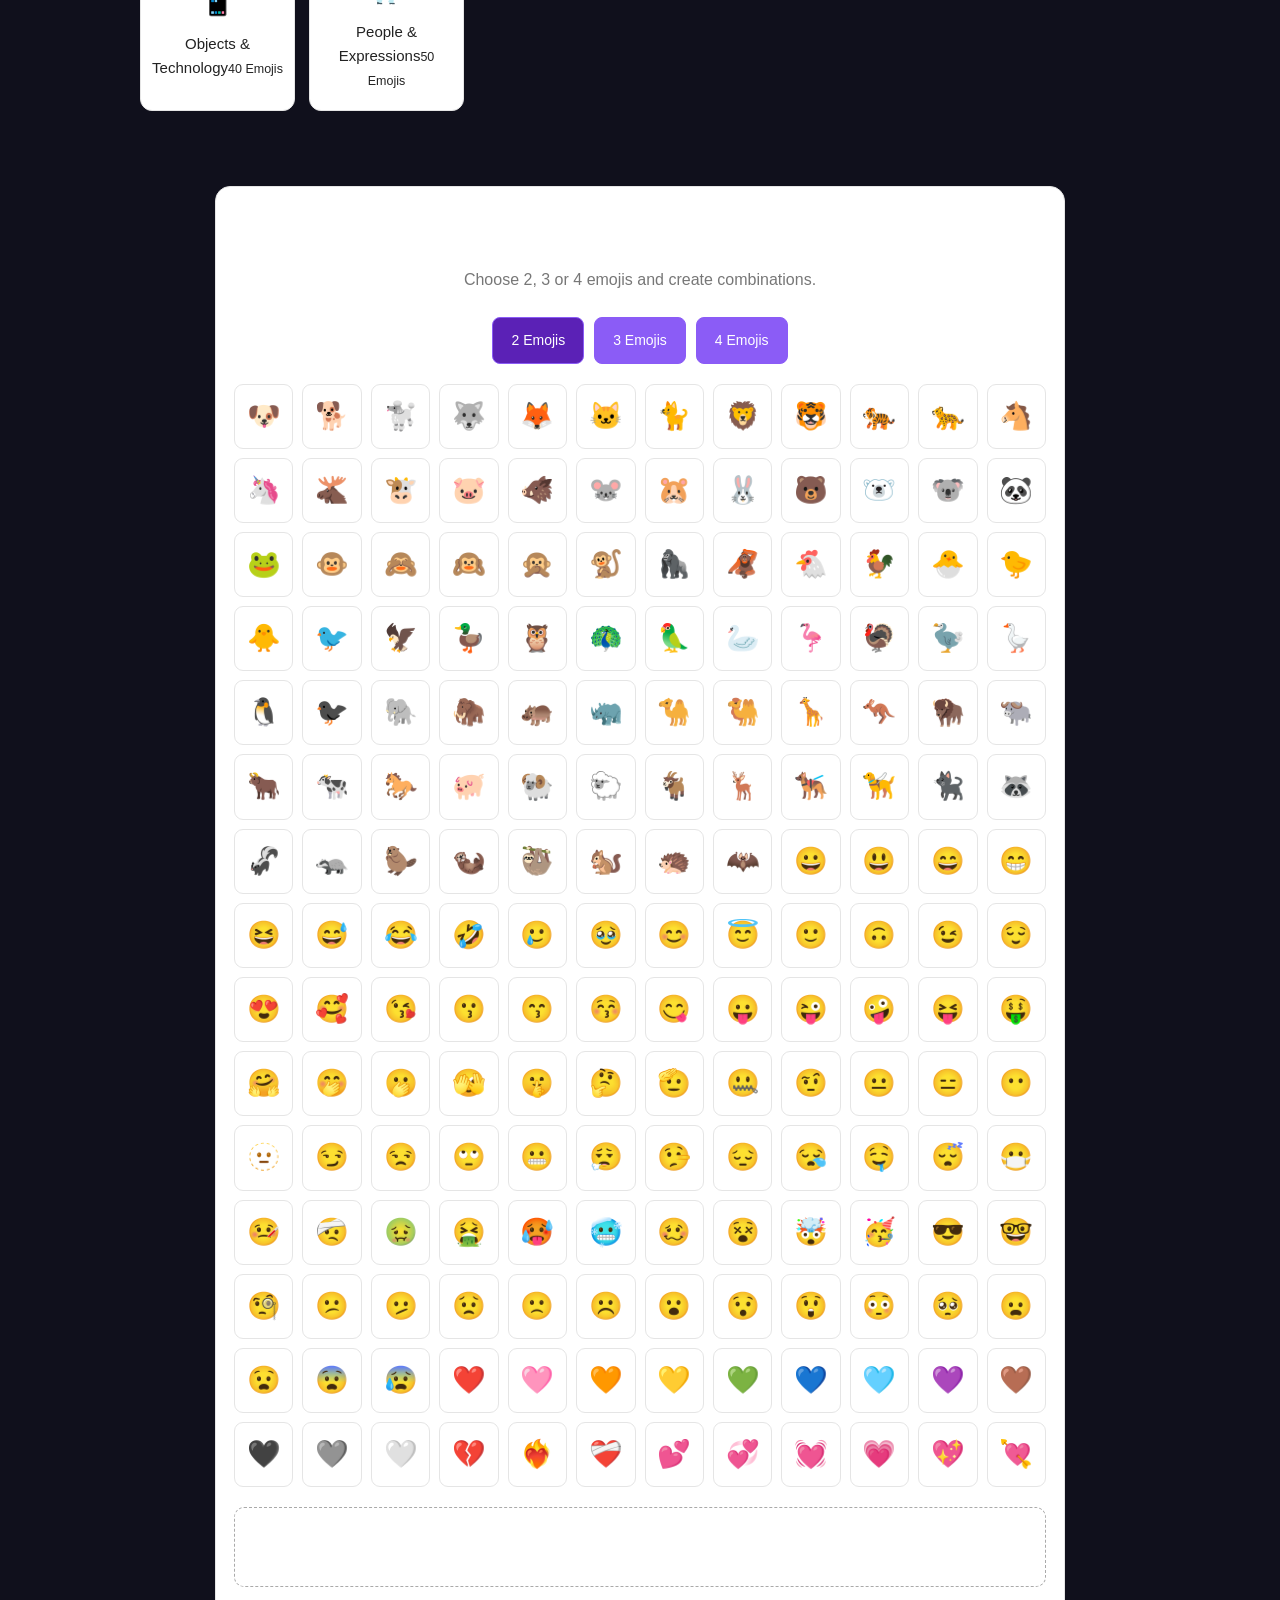
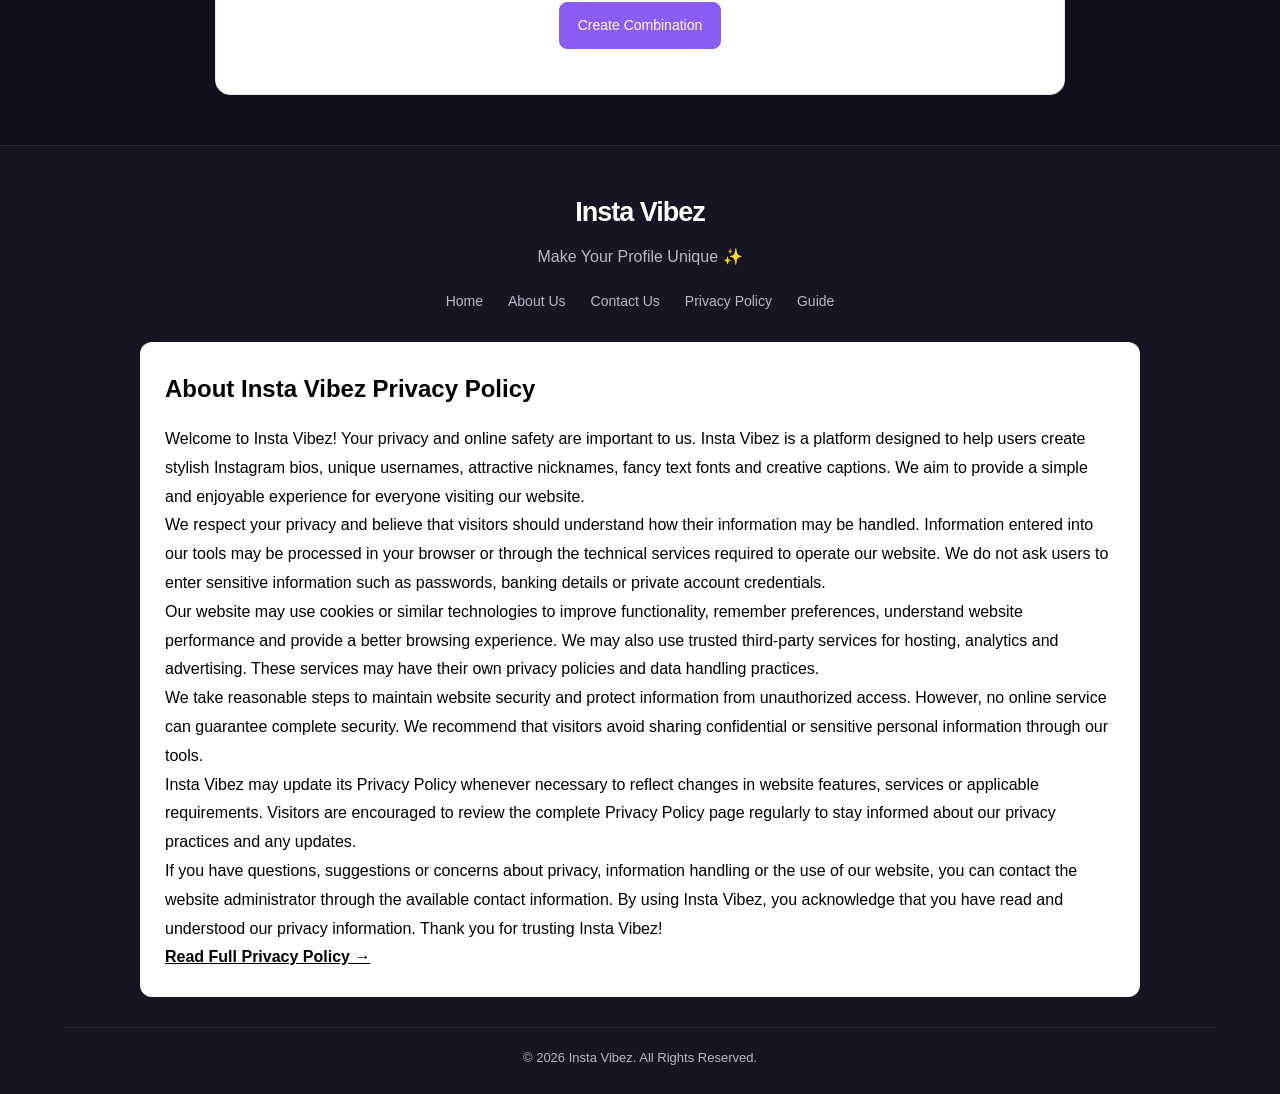
==== commit 7792f13d: "Add files via upload" ====
--- a/index.html
+++ b/index.html
@@ -13,6 +13,7 @@
   <title>Instagram Bio, Username & Stylish Fonts Generator | Insta Vibez</title>
 
   <link rel="stylesheet" href="style.css">
+   
   <link rel="icon" type="image/png" href="favicon.png">
 
   <meta name="google-site-verification" content="Y6yUm68ARYk30LHu78_8iCtI0fQdlIaXX5iK_ozR8aQ">
@@ -65,6 +66,9 @@
   <a href="captions.html">Instagram Captions</a>
   <a href="hashtag.html">Hashtag Generator</a>
   <a href="emoji-fusion.html">Emoji Fusion</a>
+  <a href="grid-maker.html">Instagram Grid Maker</a>
+<a href="creator-toolkit.html">Creator Daily Toolkit</a>
+<a href="instagram-downloader.html">Reel Downloader</a>
   <a href="guide.html">Instagram Guide</a>
 </nav>
 
@@ -186,6 +190,27 @@
   <span>Explore Emoji Fusion →</span>
 </a>
 
+<a href="grid-maker.html" class="tool-card">
+  <div class="tool-icon">🧩</div>
+  <h3>Instagram Grid Maker</h3>
+  <p>Create beautiful Instagram photo grids and plan your profile layout.</p>
+  <span>Explore Grid Maker →</span>
+</a>
+
+<a href="creator-toolkit.html" class="tool-card">
+  <div class="tool-icon">🚀</div>
+  <h3>Creator Daily Toolkit</h3>
+  <p>Get daily captions, hashtags, post ideas, bio ideas and content planning tools.</p>
+  <span>Explore Creator Toolkit →</span>
+</a>
+
+<a href="instagram-downloader.html" class="tool-card">
+  <div class="tool-icon">🎬</div>
+  <h3>Instagram Reel Downloader</h3>
+  <p>Download Instagram Reels easily by pasting a public Reel link.</p>
+  <span>Download Reel →</span>
+</a>
+
           <a href="guide.html" class="tool-card">
             <div class="tool-icon">📖</div>
             <h3>Instagram Guide</h3>
--- a/style.css
+++ b/style.css
@@ -1014,4 +1014,88 @@
   }
 }
 
-/* HOMEPAGE SEO CONTENT END */+/* HOMEPAGE SEO CONTENT END */
+
+ /* Navigation Menu - Bigger and Readable */
+
+.header {
+  width: 100%;
+  overflow: hidden;
+}
+
+.header .nav {
+  display: flex;
+  align-items: center;
+  gap: 18px;
+  min-width: 0;
+}
+
+.header .logo {
+  flex-shrink: 0;
+  white-space: nowrap;
+}
+
+.navbar {
+  flex: 1;
+  min-width: 0;
+  display: flex;
+  align-items: center;
+  gap: 12px;
+  flex-wrap: nowrap;
+  overflow-x: auto;
+  overflow-y: hidden;
+  scrollbar-width: thin;
+}
+
+.navbar a {
+  flex: 0 0 125px;
+  min-width: 125px;
+  box-sizing: border-box;
+  text-align: center;
+  white-space: normal;
+  overflow-wrap: break-word;
+  line-height: 1.5;
+  padding: 12px 8px;
+  font-size: 16px;
+}
+
+
+/* Rain Animation - Navigation Box Only */
+
+.header {
+  position: relative;
+  overflow: hidden;
+  isolation: isolate;
+  background: #10101c;
+}
+
+.header::before {
+  content: "";
+  position: absolute;
+  inset: 0;
+  z-index: -1;
+  pointer-events: none;
+
+  background-image:
+    repeating-linear-gradient(
+      105deg,
+      transparent 0px,
+      transparent 18px,
+      rgba(160, 190, 255, 0.45) 19px,
+      transparent 20px,
+      transparent 35px
+    );
+
+  background-size: 45px 100px;
+  animation: rainFall 0.7s linear infinite;
+}
+
+@keyframes rainFall {
+  from {
+    background-position: 0 0;
+  }
+  to {
+    background-position: -20px 100px;
+  }
+}
+
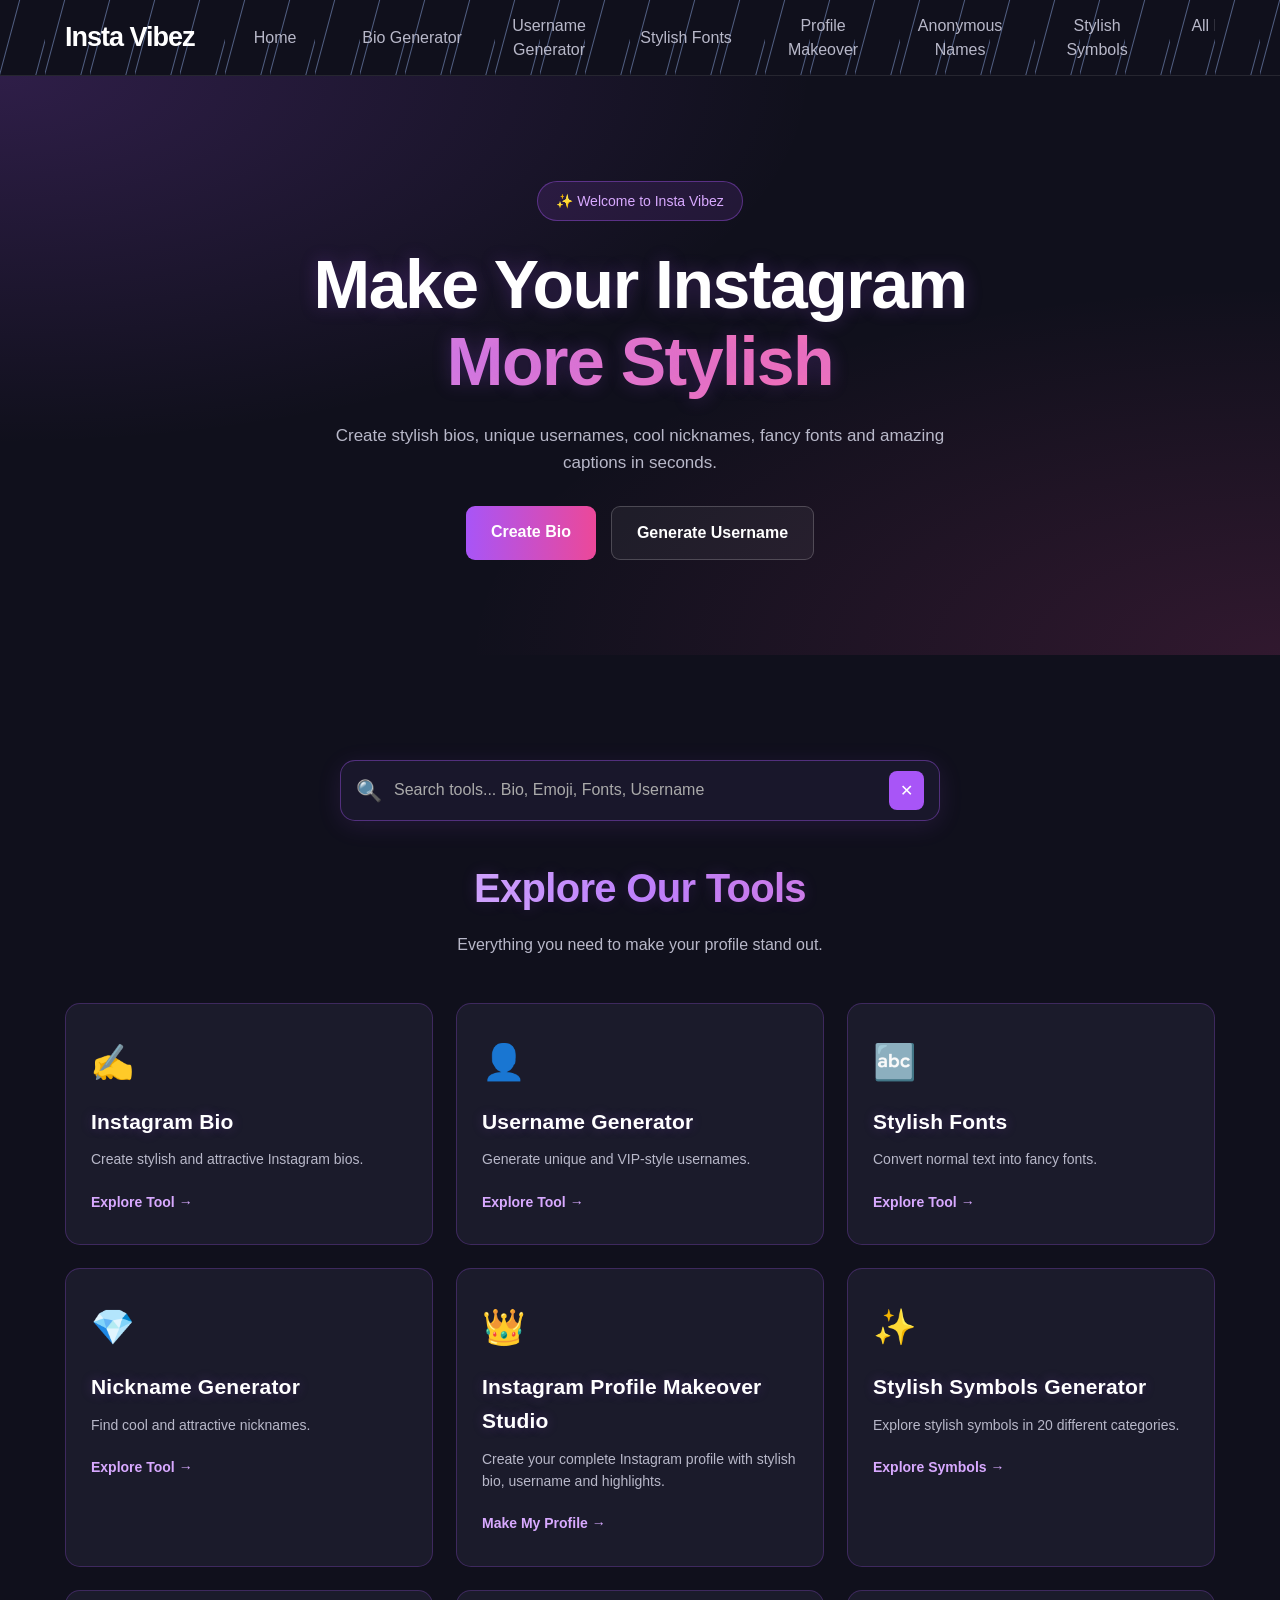
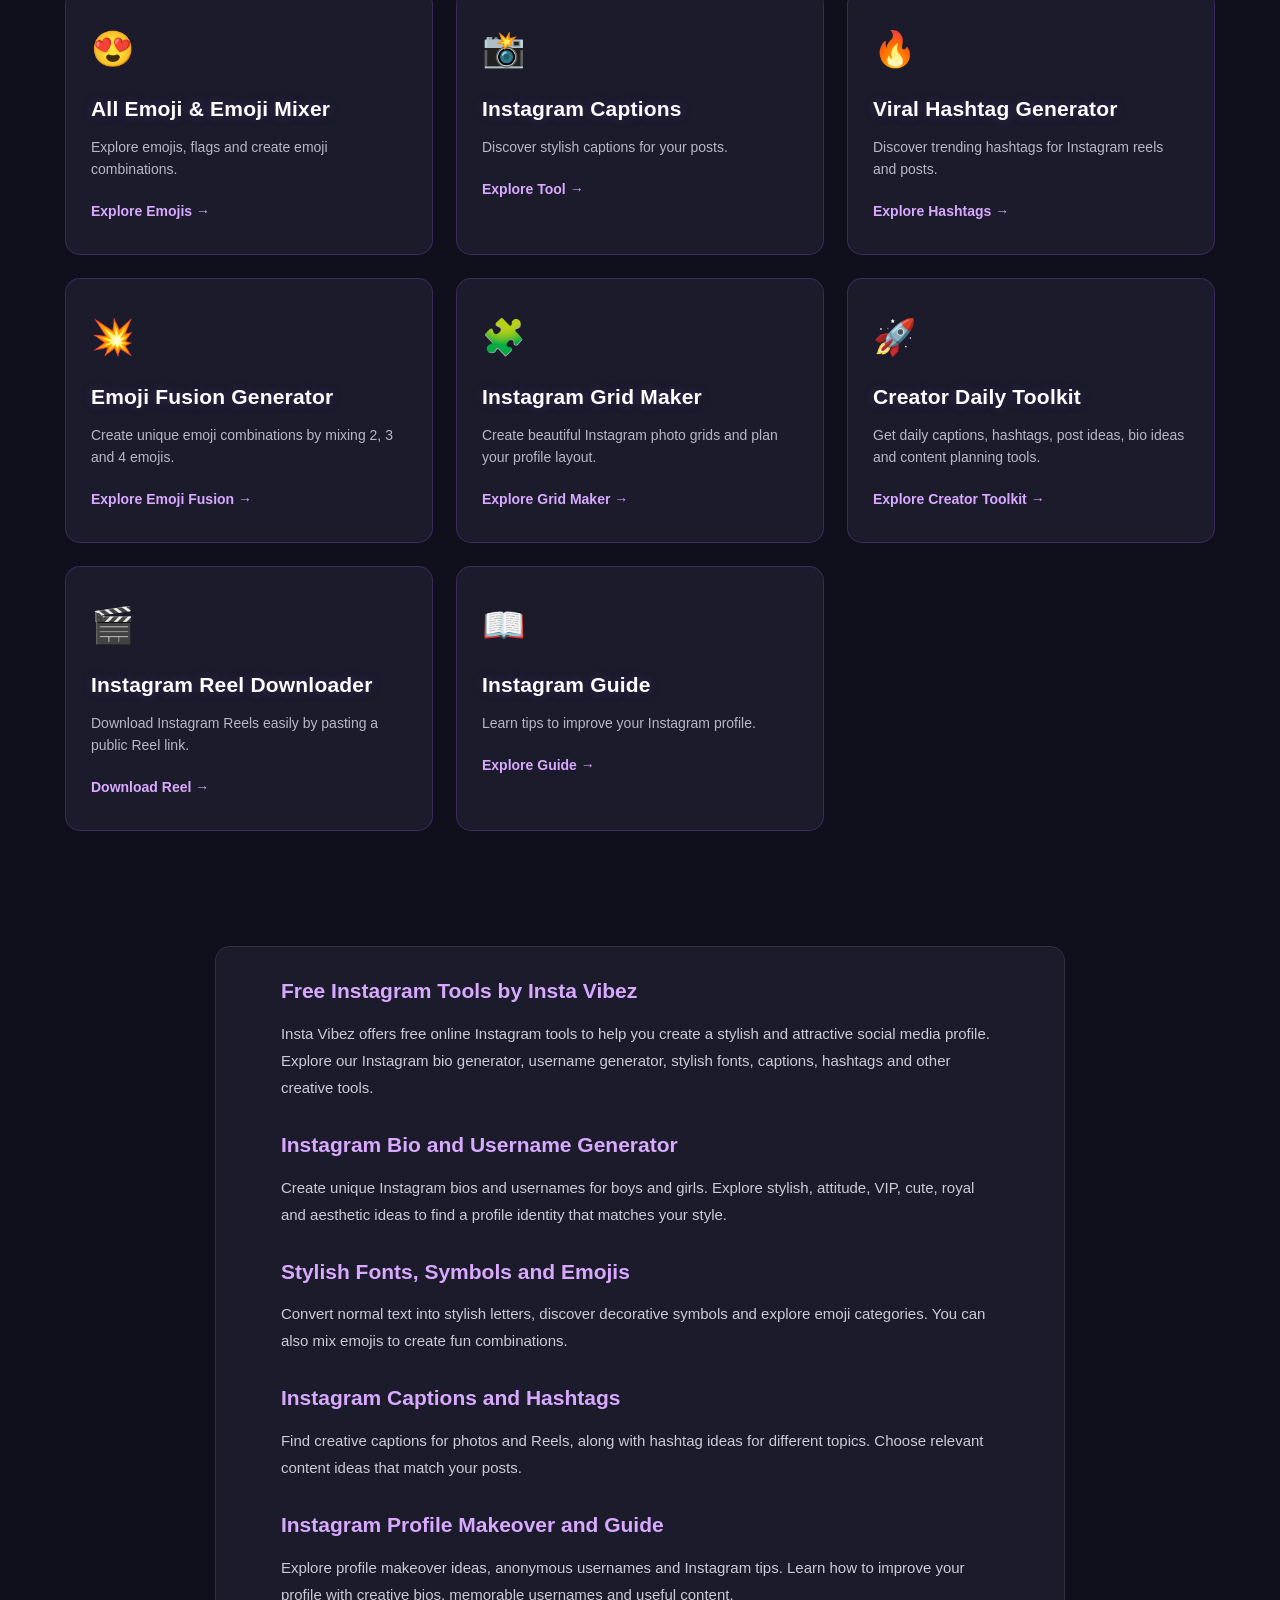
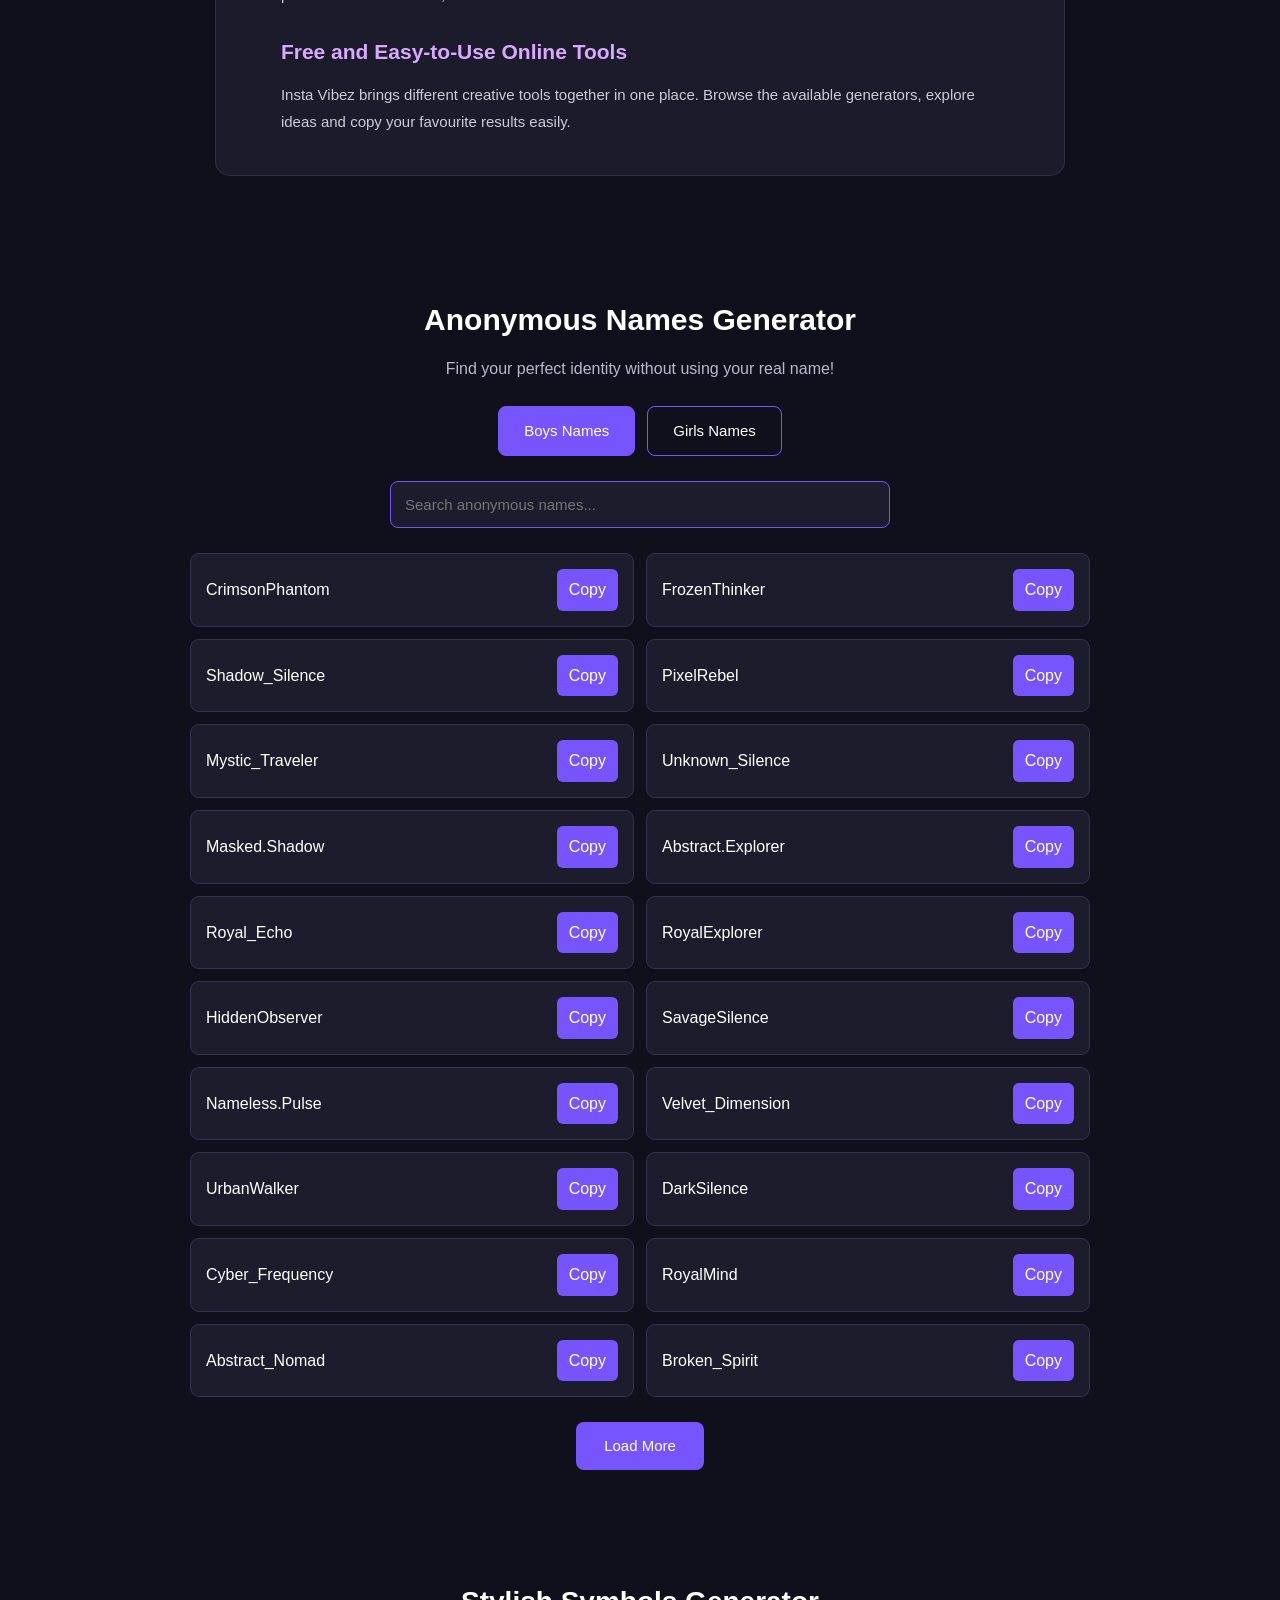
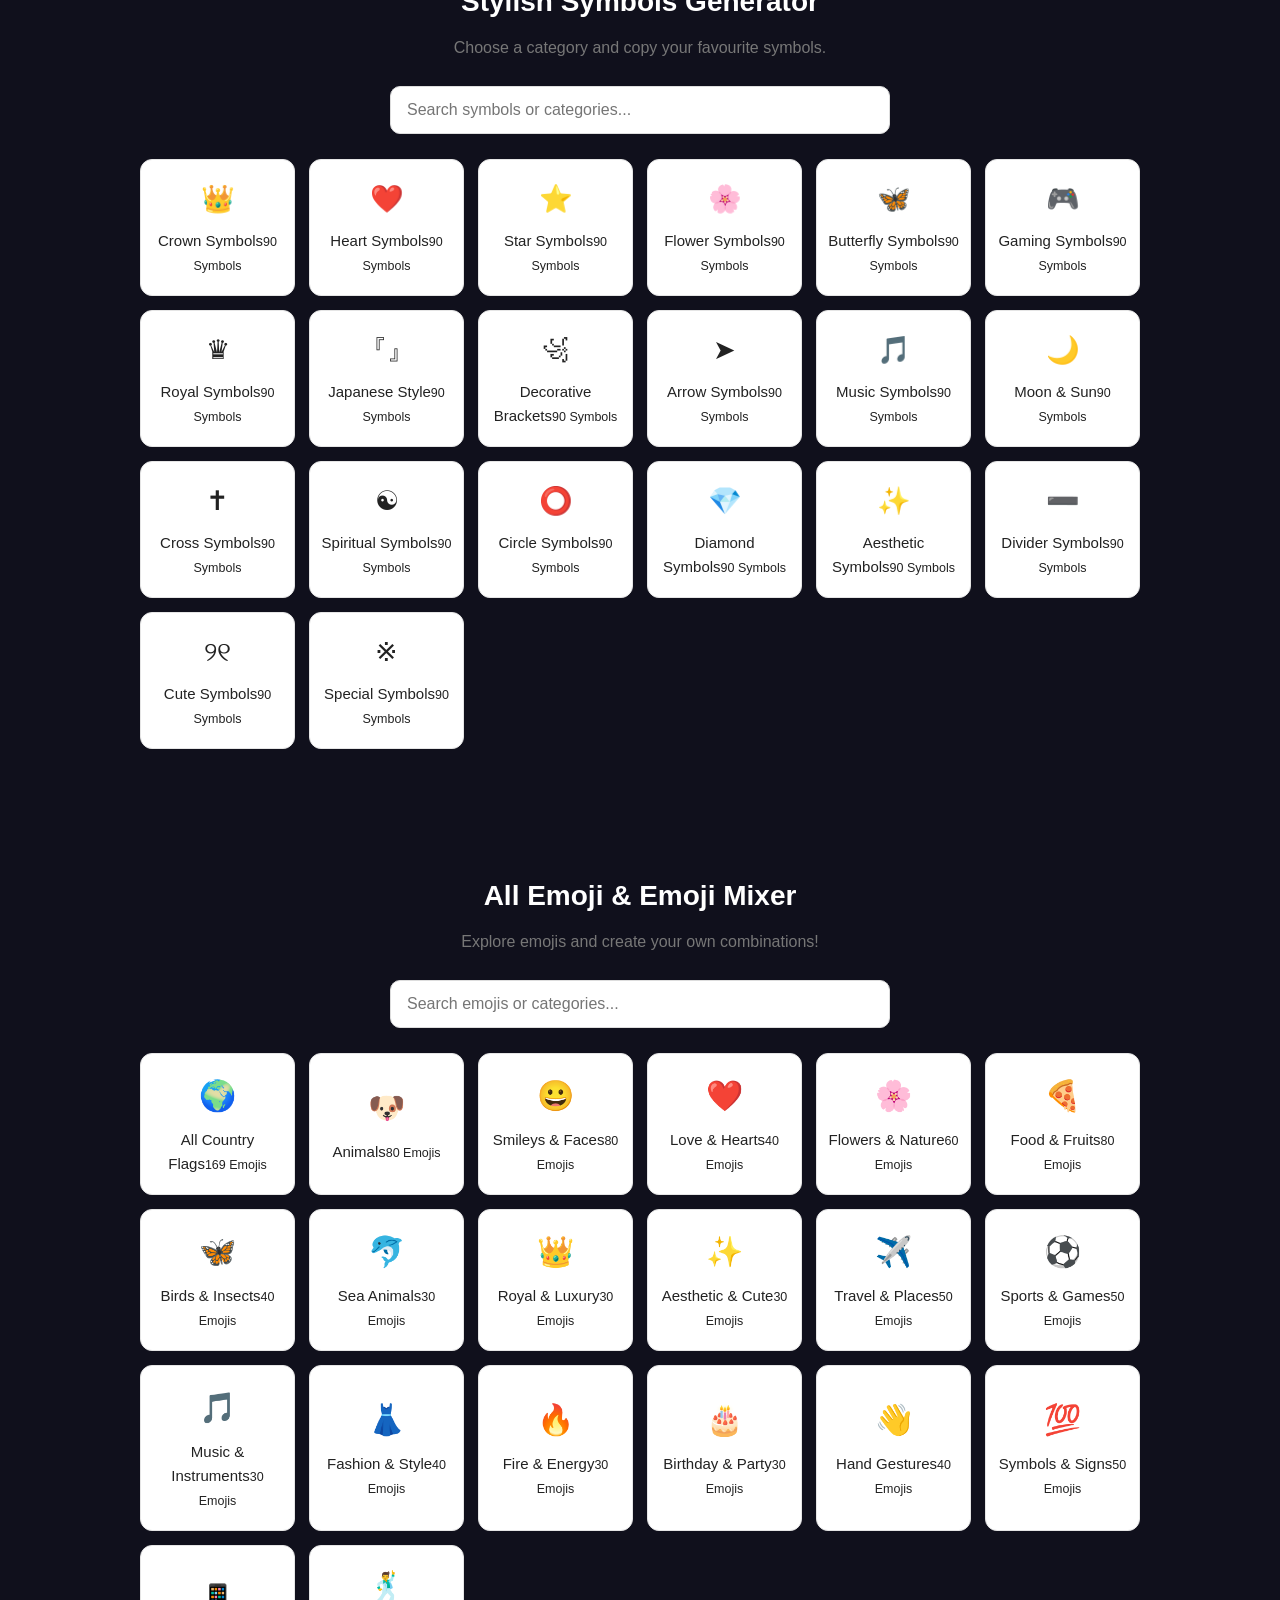
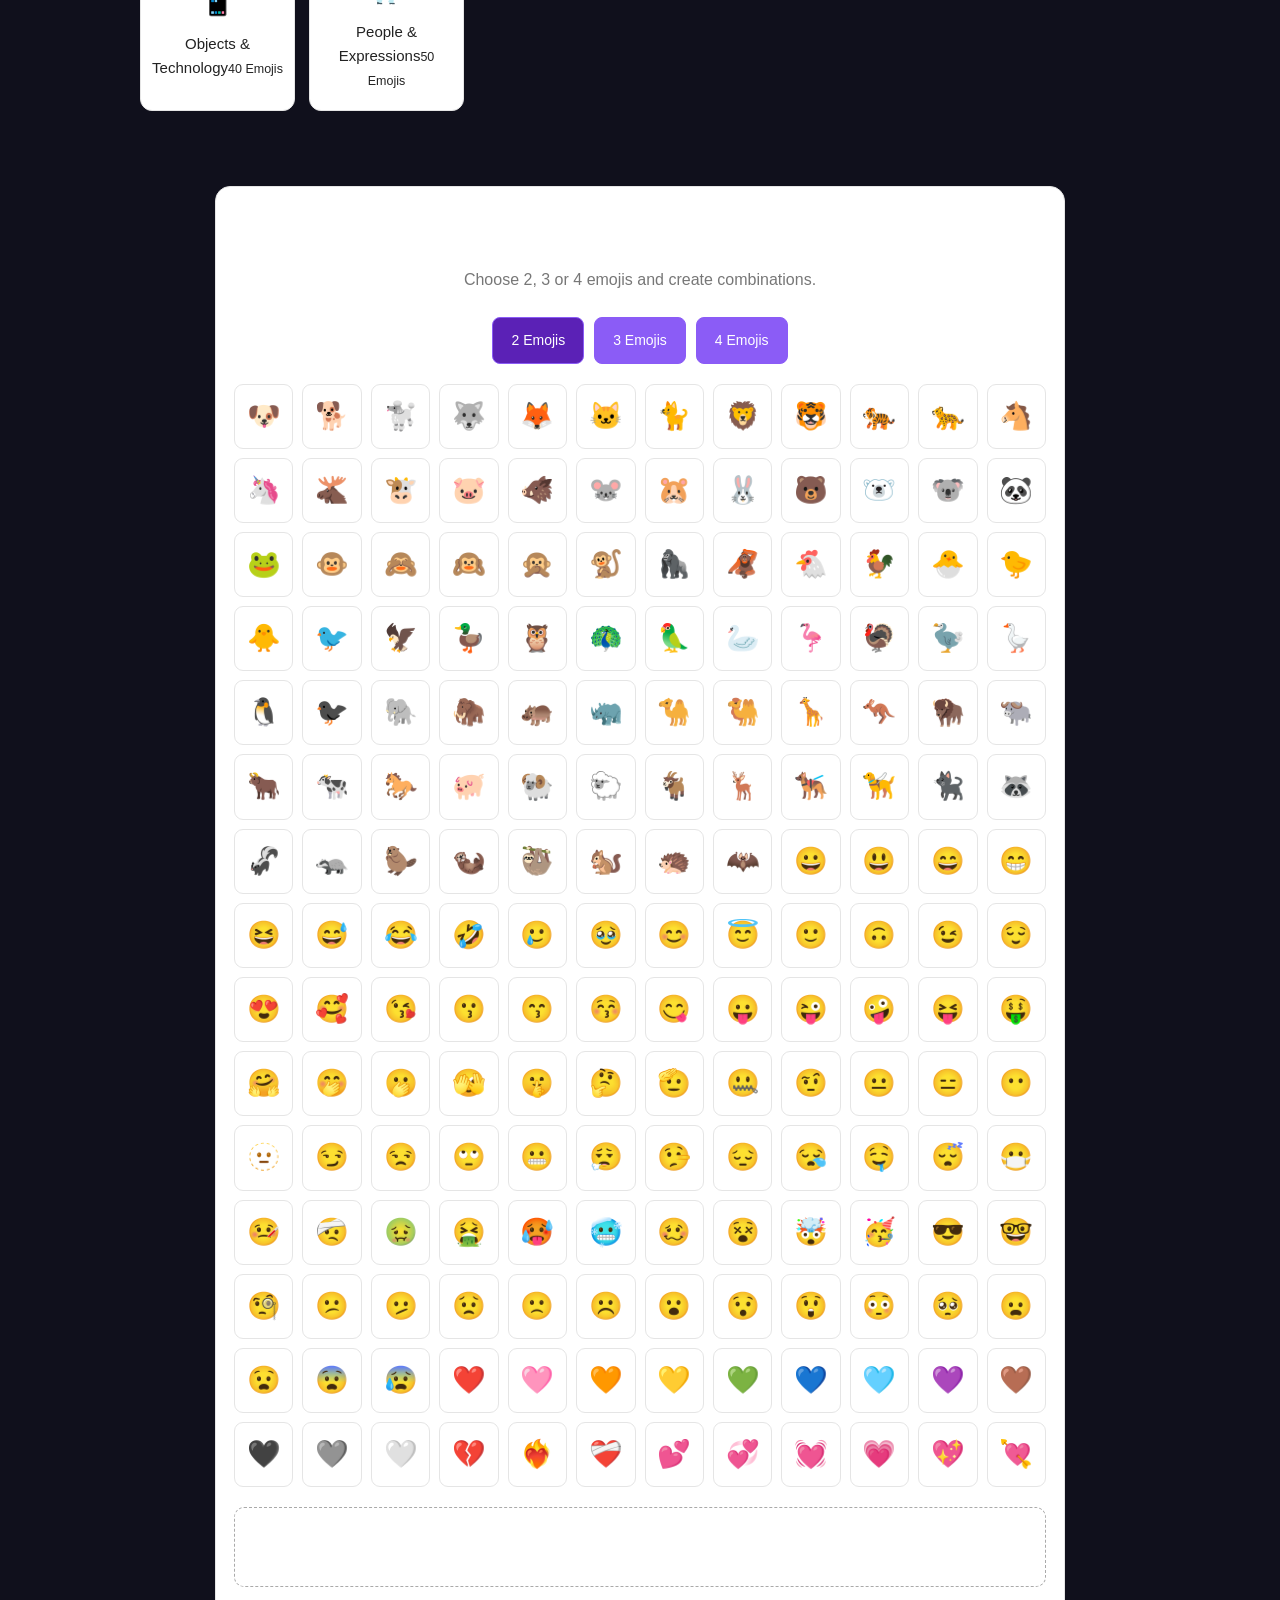
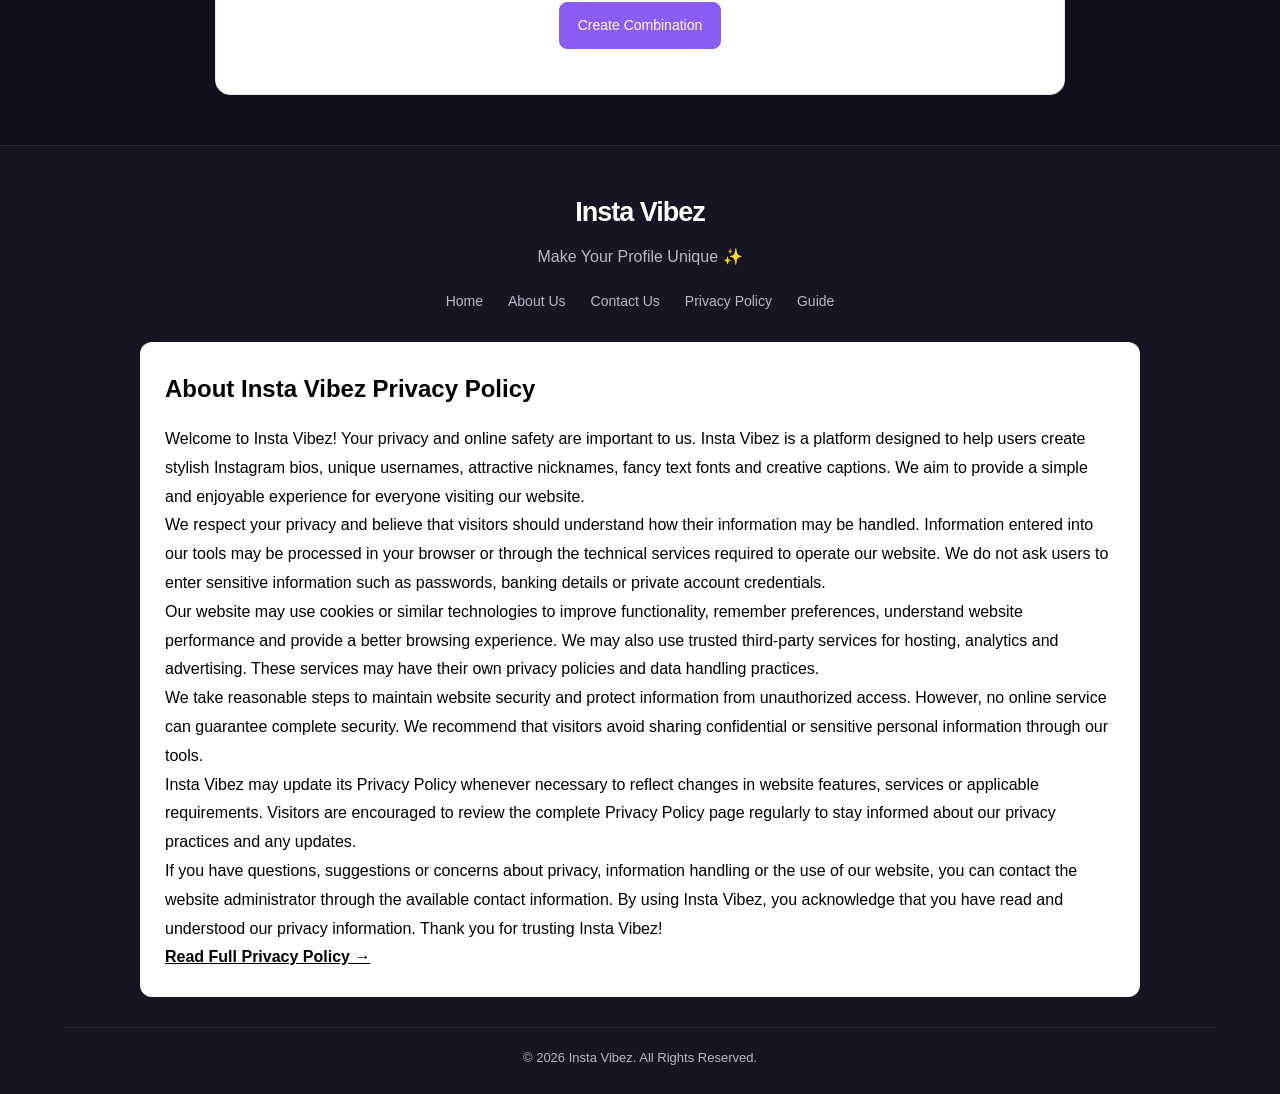
==== commit 06891d6a: "Add files via upload" ====
--- a/index.html
+++ b/index.html
@@ -467,10 +467,10 @@
 
 
   
-   <script src="common.js" defer></script>
+    <script src="common.js" defer></script>
 <script src="script.js" defer></script>
-<script src="anonymous-names.js"></script>
-<script src="symbols.js"></script>
-<script src="emoji.js"></script>
+<script src="anonymous-names.js" defer></script>
+<script src="symbols.js" defer></script>
+<script src="emoji.js" defer></script>
 </body>
 </html>
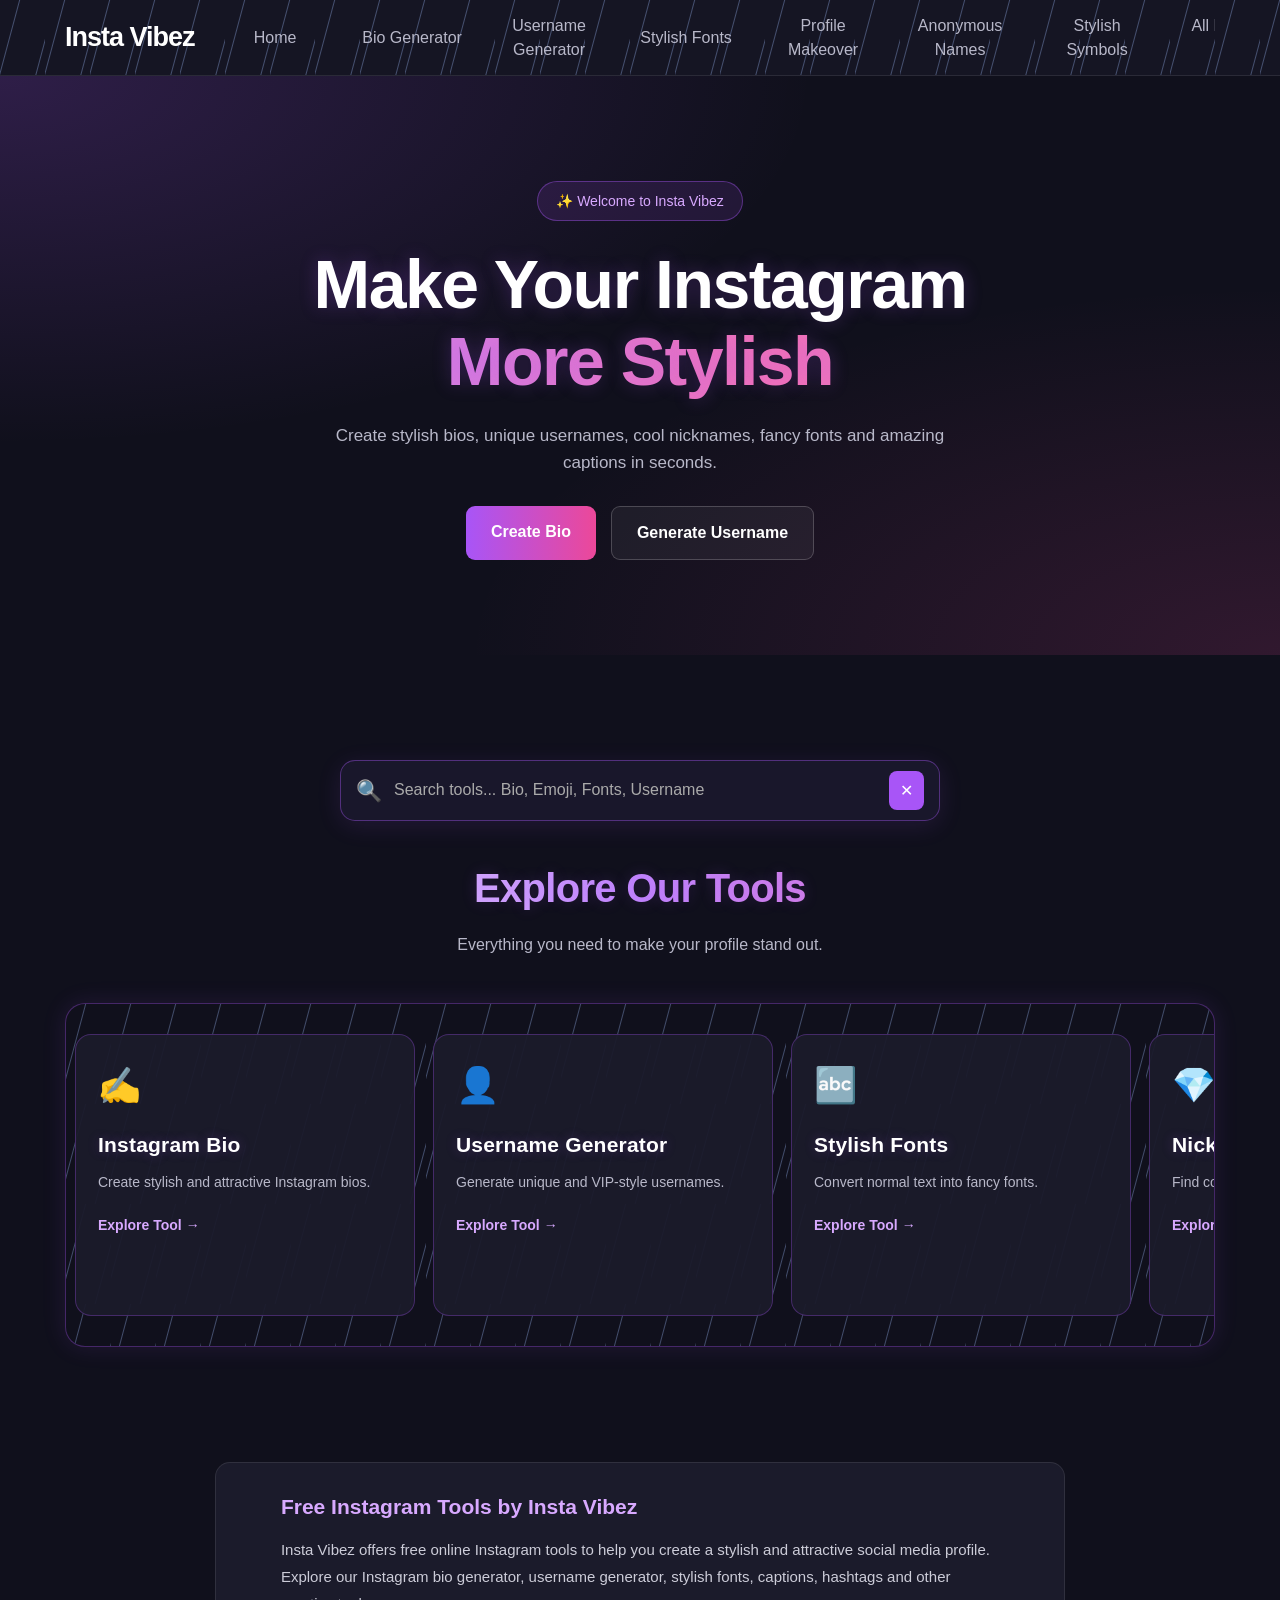
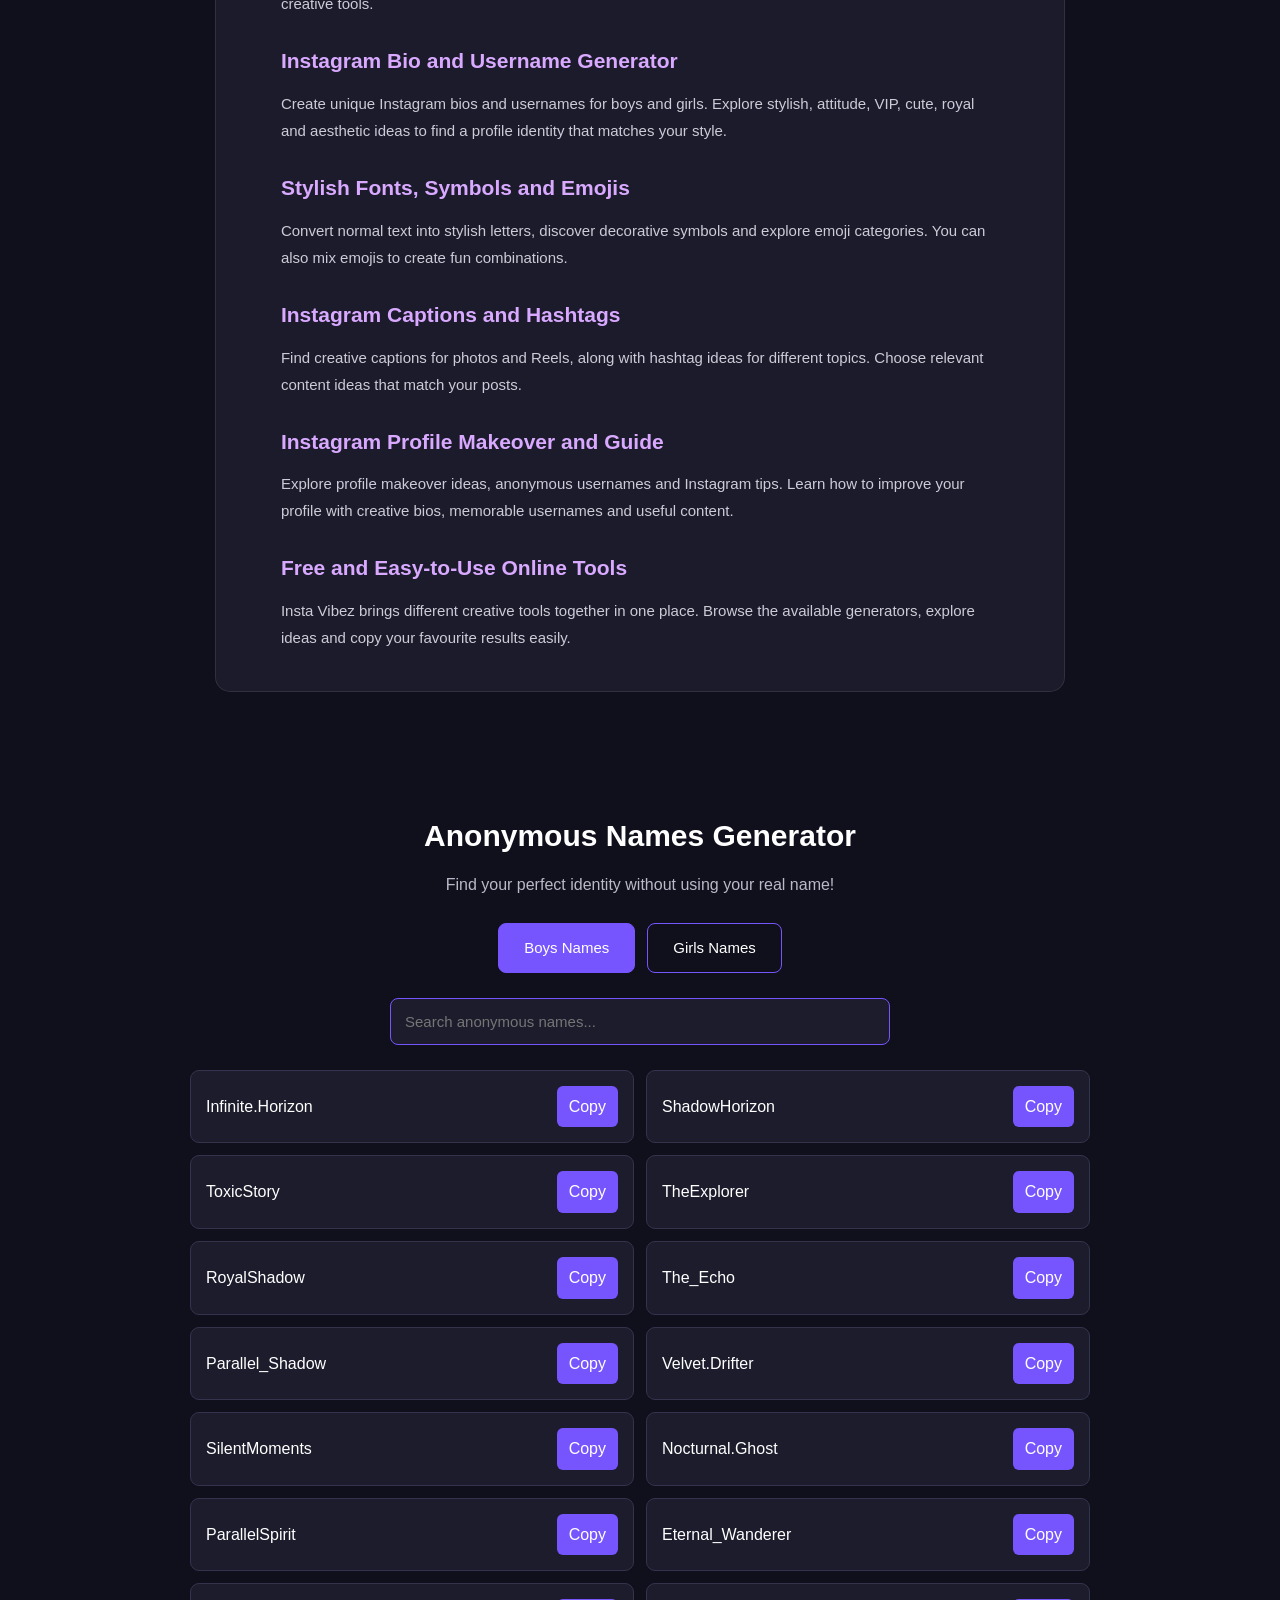
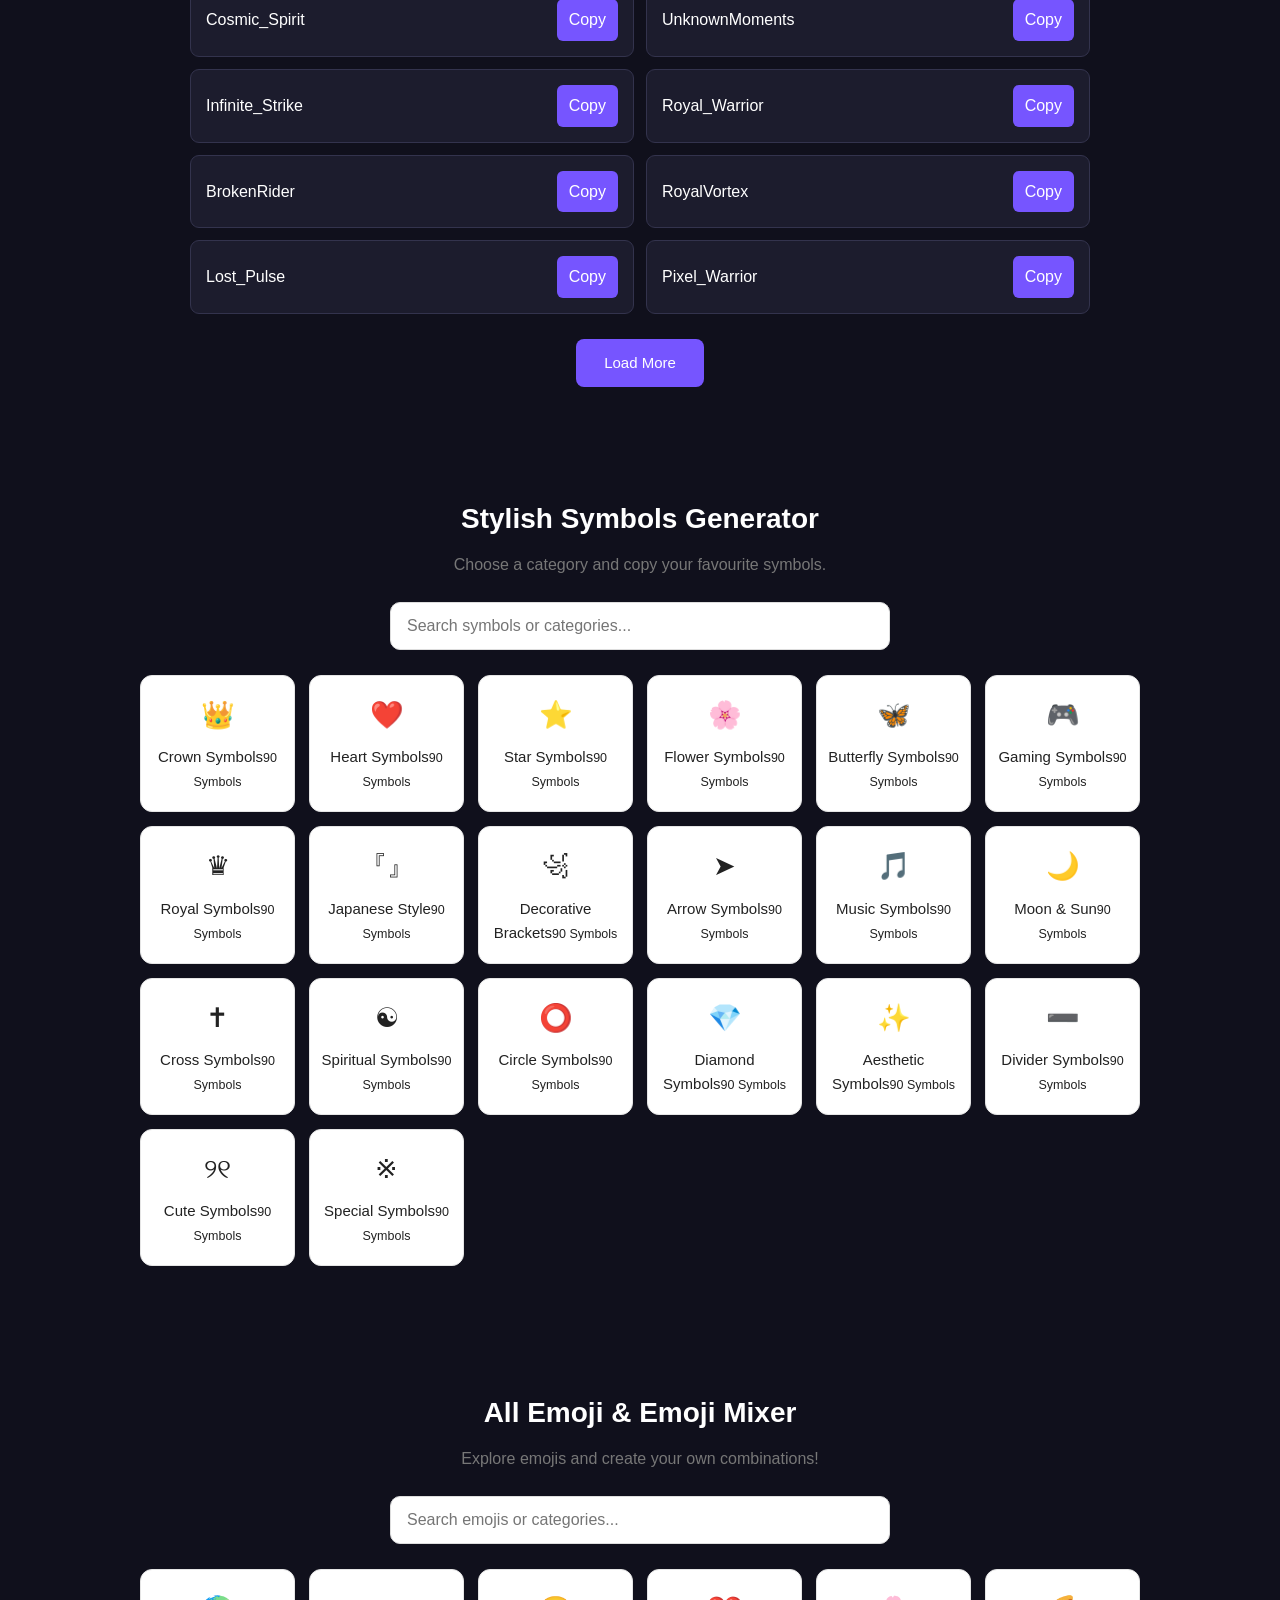
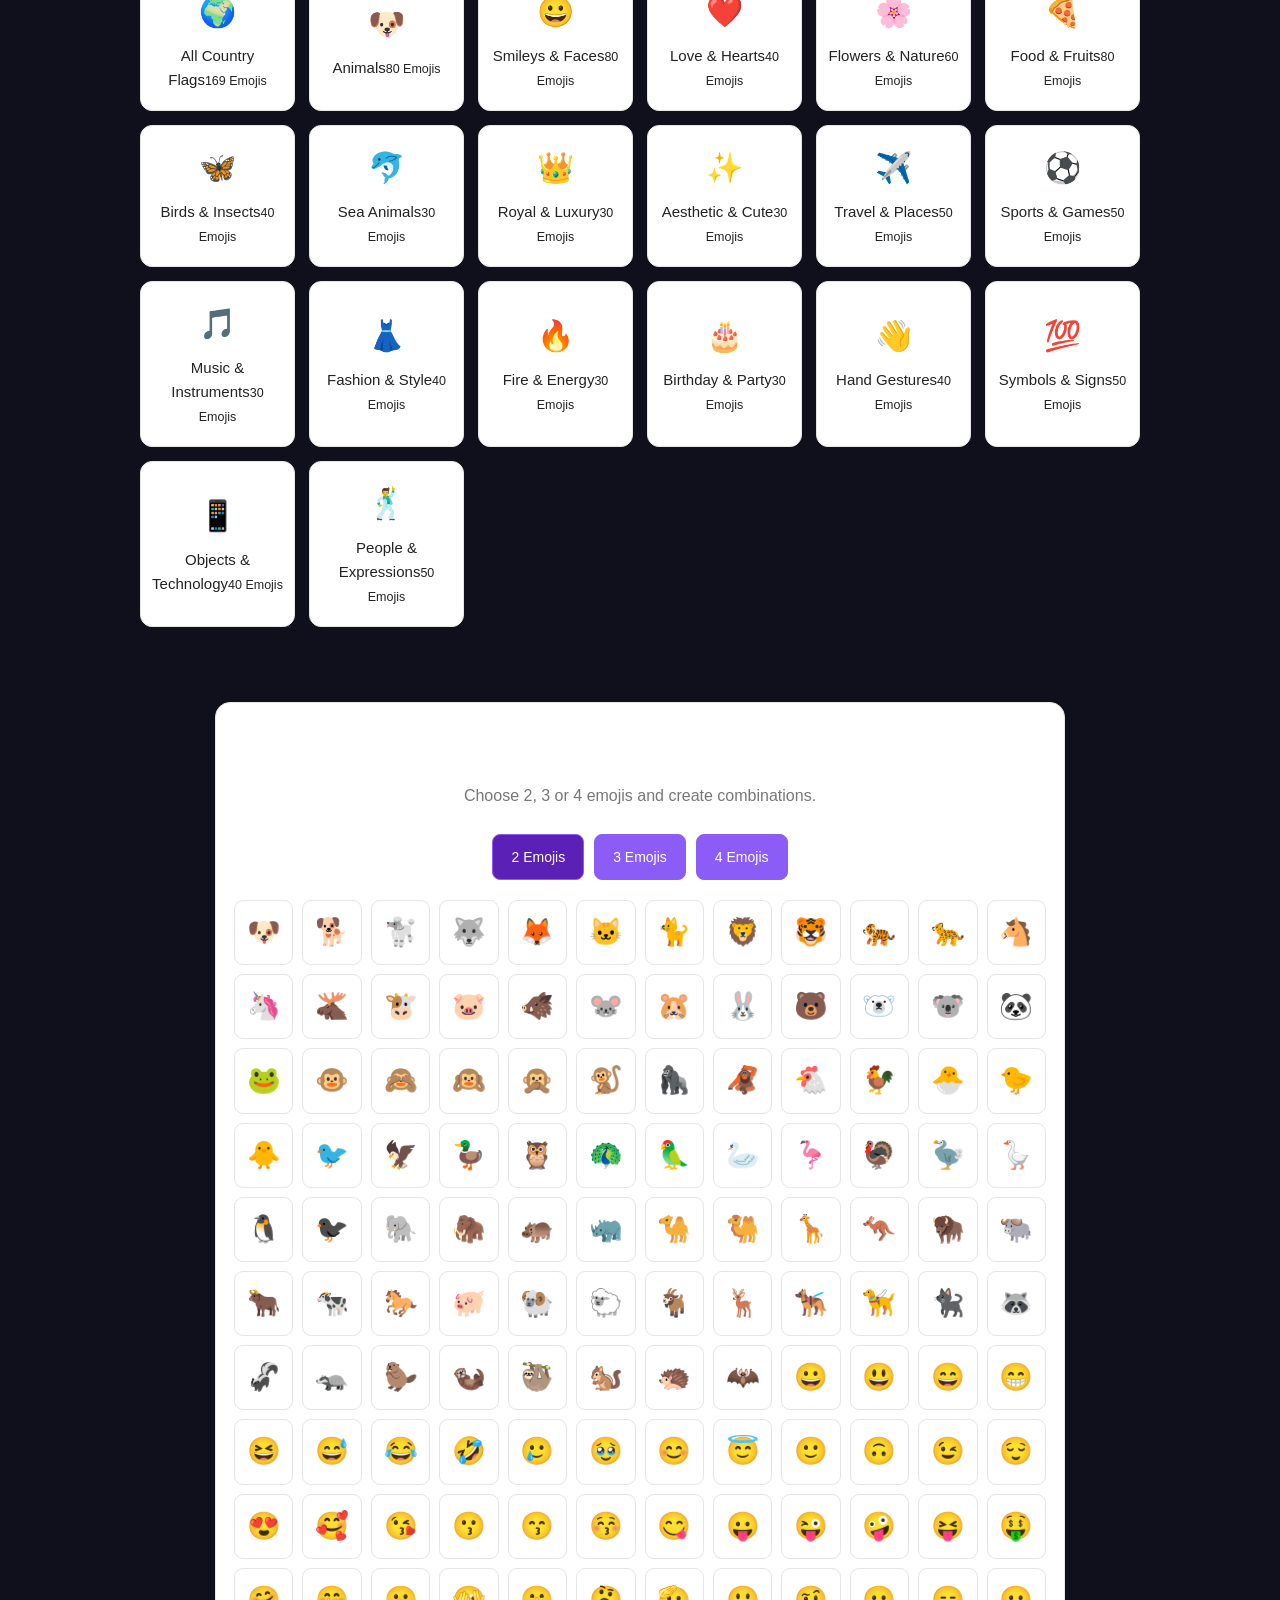
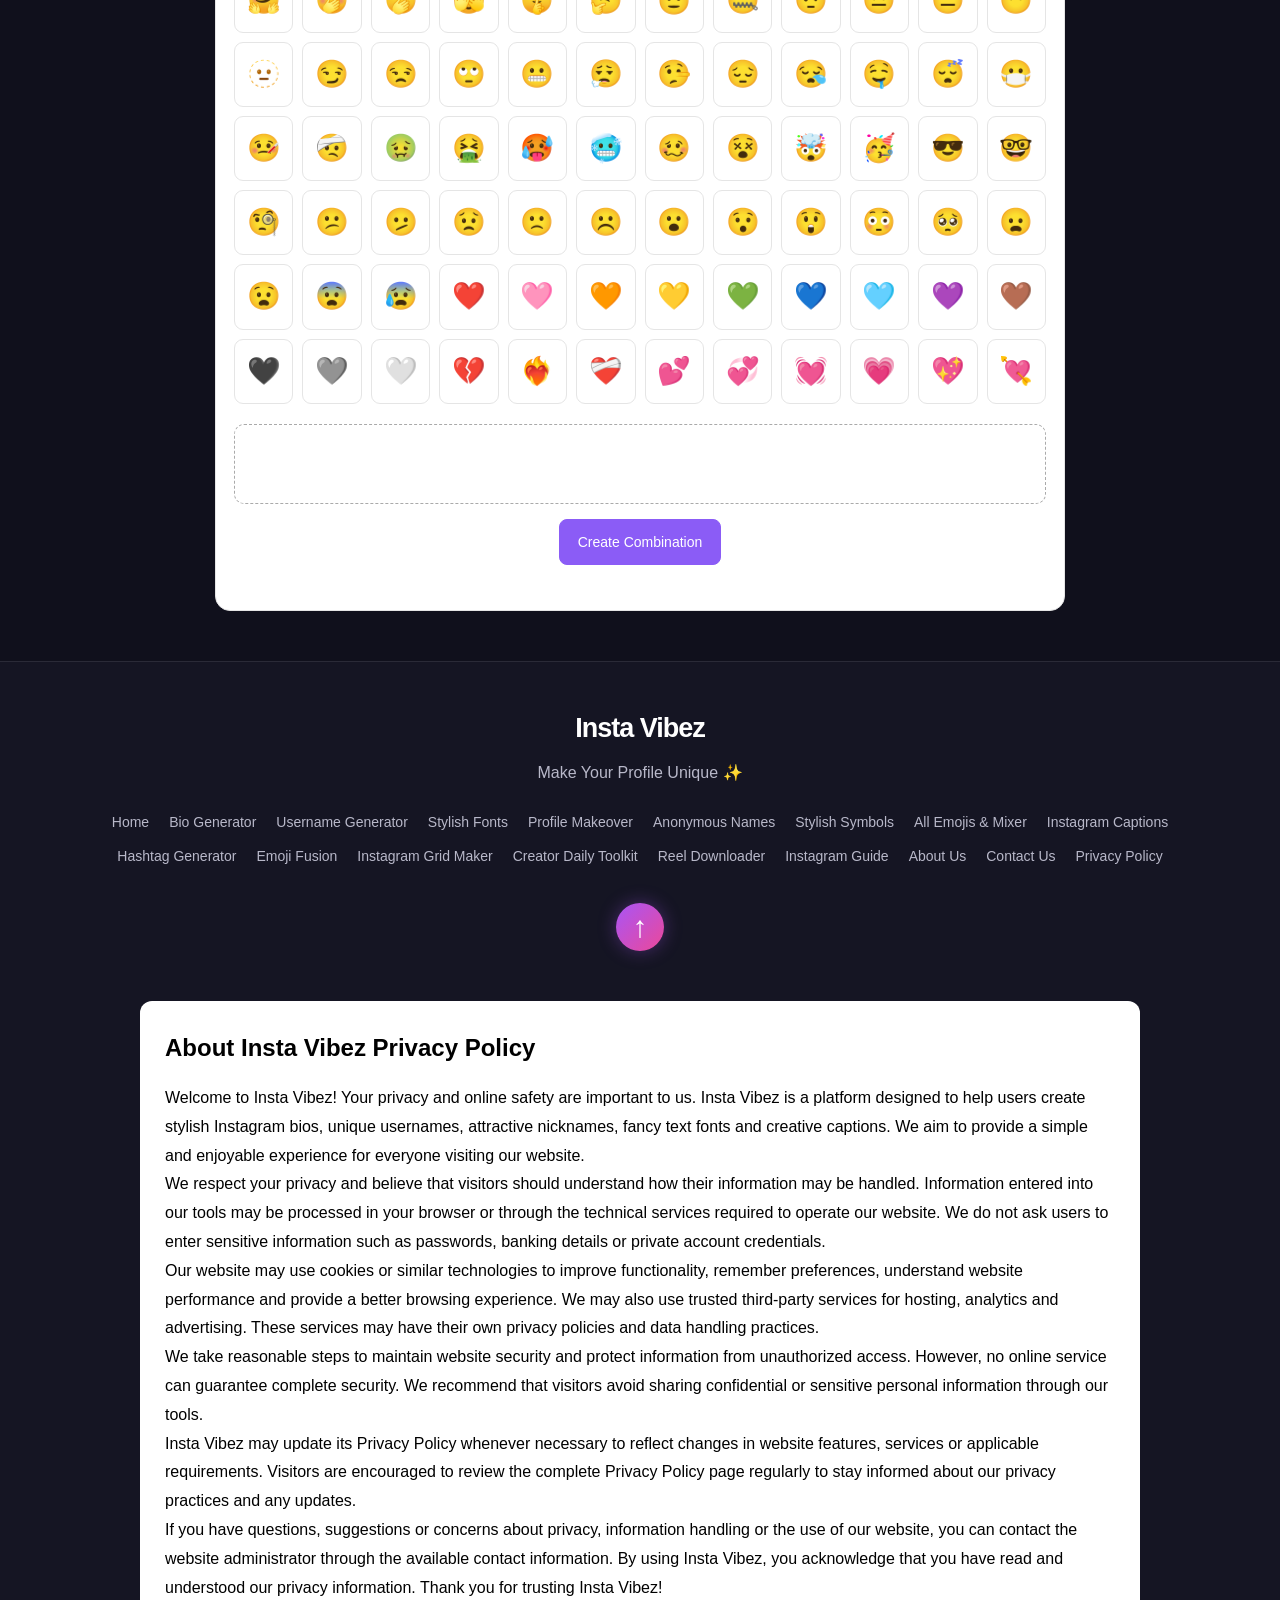
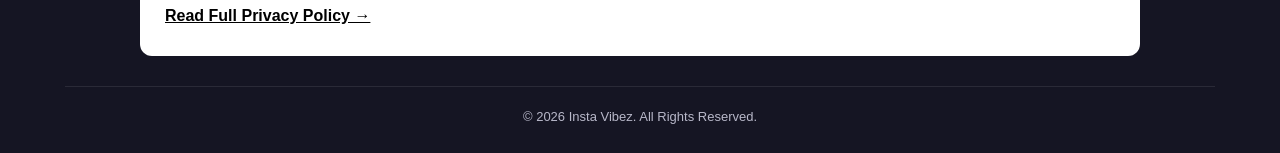
==== commit ef7e0399: "Add files via upload" ====
--- a/index.html
+++ b/index.html
@@ -43,7 +43,7 @@
   </script>
 </head>
 
-<body>
+  <body id="top">
 
   <header class="header">
     <div class="container nav">
@@ -113,114 +113,112 @@
           <p>Everything you need to make your profile stand out.</p>
         </div>
 
-        <div class="tools-grid">
-
-          <a href="bio.html" class="tool-card">
-            <div class="tool-icon">✍️</div>
-            <h3>Instagram Bio</h3>
-            <p>Create stylish and attractive Instagram bios.</p>
-            <span>Explore Tool →</span>
-          </a>
-
-           
-
-          <a href="username.html" class="tool-card">
-            <div class="tool-icon">👤</div>
-            <h3>Username Generator</h3>
-            <p>Generate unique and VIP-style usernames.</p>
-            <span>Explore Tool →</span>
-          </a>
-
-          <a href="fonts.html" class="tool-card">
-            <div class="tool-icon">🔤</div>
-            <h3>Stylish Fonts</h3>
-            <p>Convert normal text into fancy fonts.</p>
-            <span>Explore Tool →</span>
-          </a>
-
-          <a href="username.html" class="tool-card">
-            <div class="tool-icon">💎</div>
-            <h3>Nickname Generator</h3>
-            <p>Find cool and attractive nicknames.</p>
-            <span>Explore Tool →</span>
-          </a>
-
-          
-<a href="profile-studio.html" class="tool-card">
-  <div class="tool-icon">👑</div>
-  <h3>Instagram Profile Makeover Studio</h3>
-  <p>Create your complete Instagram profile with stylish bio, username and highlights.</p>
-  <span>Make My Profile →</span>
-</a>
-
-          
-<a href="#symbolsGenerator" class="tool-card">
-  <div class="tool-icon">✨</div>
-  <h3>Stylish Symbols Generator</h3>
-  <p>Explore stylish symbols in 20 different categories.</p>
-  <span>Explore Symbols →</span>
-</a>
-
-<a href="#emojiGenerator" class="tool-card">
-  <div class="tool-icon">😍</div>
-  <h3>All Emoji & Emoji Mixer</h3>
-  <p>Explore emojis, flags and create emoji combinations.</p>
-  <span>Explore Emojis →</span>
-</a>
-
-
-          <a href="captions.html" class="tool-card">
-            <div class="tool-icon">📸</div>
-            <h3>Instagram Captions</h3>
-            <p>Discover stylish captions for your posts.</p>
-            <span>Explore Tool →</span>
-          </a>
-
-          <a href="hashtag.html" class="tool-card">
-  <div class="tool-icon">🔥</div>
-  <h3>Viral Hashtag Generator</h3>
-  <p>Discover trending hashtags for Instagram reels and posts.</p>
-  <span>Explore Hashtags →</span>
-</a>
-
-<a href="emoji-fusion.html" class="tool-card">
-  <div class="tool-icon">💥</div>
-  <h3>Emoji Fusion Generator</h3>
-  <p>Create unique emoji combinations by mixing 2, 3 and 4 emojis.</p>
-  <span>Explore Emoji Fusion →</span>
-</a>
-
-<a href="grid-maker.html" class="tool-card">
-  <div class="tool-icon">🧩</div>
-  <h3>Instagram Grid Maker</h3>
-  <p>Create beautiful Instagram photo grids and plan your profile layout.</p>
-  <span>Explore Grid Maker →</span>
-</a>
-
-<a href="creator-toolkit.html" class="tool-card">
-  <div class="tool-icon">🚀</div>
-  <h3>Creator Daily Toolkit</h3>
-  <p>Get daily captions, hashtags, post ideas, bio ideas and content planning tools.</p>
-  <span>Explore Creator Toolkit →</span>
-</a>
-
-<a href="instagram-downloader.html" class="tool-card">
-  <div class="tool-icon">🎬</div>
-  <h3>Instagram Reel Downloader</h3>
-  <p>Download Instagram Reels easily by pasting a public Reel link.</p>
-  <span>Download Reel →</span>
-</a>
-
-          <a href="guide.html" class="tool-card">
-            <div class="tool-icon">📖</div>
-            <h3>Instagram Guide</h3>
-            <p>Learn tips to improve your Instagram profile.</p>
-            <span>Explore Guide →</span>
-          </a>
-
-
-        </div>
-      </div>
+         
+<div class="tools-carousel" id="toolsCarousel">
+  <div class="tools-track">
+
+    <a href="bio.html" class="tool-card">
+      <div class="tool-icon">✍️</div>
+      <h3>Instagram Bio</h3>
+      <p>Create stylish and attractive Instagram bios.</p>
+      <span>Explore Tool →</span>
+    </a>
+
+    <a href="username.html" class="tool-card">
+      <div class="tool-icon">👤</div>
+      <h3>Username Generator</h3>
+      <p>Generate unique and VIP-style usernames.</p>
+      <span>Explore Tool →</span>
+    </a>
+
+    <a href="fonts.html" class="tool-card">
+      <div class="tool-icon">🔤</div>
+      <h3>Stylish Fonts</h3>
+      <p>Convert normal text into fancy fonts.</p>
+      <span>Explore Tool →</span>
+    </a>
+
+    <a href="username.html" class="tool-card">
+      <div class="tool-icon">💎</div>
+      <h3>Nickname Generator</h3>
+      <p>Find cool and attractive nicknames.</p>
+      <span>Explore Tool →</span>
+    </a>
+
+    <a href="profile-studio.html" class="tool-card">
+      <div class="tool-icon">👑</div>
+      <h3>Instagram Profile Makeover Studio</h3>
+      <p>Create your complete Instagram profile with stylish bio, username and highlights.</p>
+      <span>Make My Profile →</span>
+    </a>
+
+    <a href="#symbolsGenerator" class="tool-card">
+      <div class="tool-icon">✨</div>
+      <h3>Stylish Symbols Generator</h3>
+      <p>Explore stylish symbols in 20 different categories.</p>
+      <span>Explore Symbols →</span>
+    </a>
+
+    <a href="#emojiGenerator" class="tool-card">
+      <div class="tool-icon">😍</div>
+      <h3>All Emoji & Emoji Mixer</h3>
+      <p>Explore emojis, flags and create emoji combinations.</p>
+      <span>Explore Emojis →</span>
+    </a>
+
+    <a href="captions.html" class="tool-card">
+      <div class="tool-icon">📸</div>
+      <h3>Instagram Captions</h3>
+      <p>Discover stylish captions for your posts.</p>
+      <span>Explore Tool →</span>
+    </a>
+
+    <a href="hashtag.html" class="tool-card">
+      <div class="tool-icon">🔥</div>
+      <h3>Viral Hashtag Generator</h3>
+      <p>Discover trending hashtags for Instagram reels and posts.</p>
+      <span>Explore Hashtags →</span>
+    </a>
+
+    <a href="emoji-fusion.html" class="tool-card">
+      <div class="tool-icon">💥</div>
+      <h3>Emoji Fusion Generator</h3>
+      <p>Create unique emoji combinations by mixing 2, 3 and 4 emojis.</p>
+      <span>Explore Emoji Fusion →</span>
+    </a>
+
+    <a href="grid-maker.html" class="tool-card">
+      <div class="tool-icon">🧩</div>
+      <h3>Instagram Grid Maker</h3>
+      <p>Create beautiful Instagram photo grids and plan your profile layout.</p>
+      <span>Explore Grid Maker →</span>
+    </a>
+
+    <a href="creator-toolkit.html" class="tool-card">
+      <div class="tool-icon">🚀</div>
+      <h3>Creator Daily Toolkit</h3>
+      <p>Get daily captions, hashtags, post ideas, bio ideas and content planning tools.</p>
+      <span>Explore Creator Toolkit →</span>
+    </a>
+
+    <a href="instagram-downloader.html" class="tool-card">
+      <div class="tool-icon">🎬</div>
+      <h3>Instagram Reel Downloader</h3>
+      <p>Download Instagram Reels easily by pasting a public Reel link.</p>
+      <span>Download Reel →</span>
+    </a>
+
+    <a href="guide.html" class="tool-card">
+      <div class="tool-icon">📖</div>
+      <h3>Instagram Guide</h3>
+      <p>Learn tips to improve your Instagram profile.</p>
+      <span>Explore Guide →</span>
+    </a>
+
+  </div>
+</div>
+</div>
+
     </section>
     
     <!-- HOMEPAGE SEO CONTENT START -->
@@ -354,9 +352,9 @@
 
       <div id="emojiMixResults"></div>
 
-    </div>
-
-  </div>
+       </div>
+</div>
+
 </section>
 
 
@@ -373,13 +371,30 @@
 
     <p>Make Your Profile Unique ✨</p>
 
-    <div class="footer-links">
-      <a href="index.html">Home</a>
-      <a href="about.html">About Us</a>
-      <a href="contact.html">Contact Us</a>
-      <a href="privacy.html">Privacy Policy</a>
-      <a href="guide.html">Guide</a>
-    </div>
+     <div class="footer-links">
+
+  <a href="index.html">Home</a>
+  <a href="bio.html">Bio Generator</a>
+  <a href="username.html">Username Generator</a>
+  <a href="fonts.html">Stylish Fonts</a>
+  <a href="profile-studio.html">Profile Makeover</a>
+  <a href="index.html#anonymousNames">Anonymous Names</a>
+  <a href="index.html#symbolsGenerator">Stylish Symbols</a>
+  <a href="index.html#emojiGenerator">All Emojis & Mixer</a>
+  <a href="captions.html">Instagram Captions</a>
+  <a href="hashtag.html">Hashtag Generator</a>
+  <a href="emoji-fusion.html">Emoji Fusion</a>
+  <a href="grid-maker.html">Instagram Grid Maker</a>
+  <a href="creator-toolkit.html">Creator Daily Toolkit</a>
+  <a href="instagram-downloader.html">Reel Downloader</a>
+  <a href="guide.html">Instagram Guide</a>
+  <a href="about.html">About Us</a>
+  <a href="contact.html">Contact Us</a>
+  <a href="privacy.html">Privacy Policy</a>
+
+</div>
+
+<a href="#top" class="back-to-top" aria-label="Back to top">↑</a>
 
     <!-- Privacy Information -->
     <div style="
--- a/style.css
+++ b/style.css
@@ -1060,13 +1060,72 @@
 }
 
 
-/* Rain Animation - Navigation Box Only */
+ /* =================================
+   MOBILE MENU + RAIN BACKGROUND
+================================= */
+
+@media (max-width: 768px) {
+
+  .header {
+    position: sticky;
+    top: 0;
+    z-index: 10000;
+    overflow: visible;
+    background: #10101c;
+  }
+
+  .header .nav {
+    position: relative;
+    min-height: 68px;
+  }
+
+  .menu-toggle {
+    display: block;
+    position: relative;
+    z-index: 10002;
+    font-size: 28px;
+  }
+
+  .navbar {
+    display: none;
+    position: absolute;
+    top: 68px;
+    left: 0;
+    right: 0;
+    width: 100%;
+    max-height: 75vh;
+    overflow-y: auto;
+    padding: 15px;
+    background: #151523;
+    border: 1px solid rgba(168,85,247,.4);
+    border-radius: 0 0 14px 14px;
+    flex-direction: column;
+    align-items: stretch;
+    gap: 8px;
+    z-index: 10001;
+  }
+
+  .navbar.active {
+    display: flex;
+  }
+
+  .navbar a {
+    flex: none;
+    width: 100%;
+    min-width: 0;
+    padding: 12px;
+    text-align: left;
+    border-radius: 8px;
+    background: rgba(168,85,247,.08);
+  }
+}
+
+/* RAIN ANIMATION */
 
 .header {
-  position: relative;
-  overflow: hidden;
+  position: sticky;
+  top: 0;
   isolation: isolate;
-  background: #10101c;
 }
 
 .header::before {
@@ -1075,27 +1134,200 @@
   inset: 0;
   z-index: -1;
   pointer-events: none;
-
-  background-image:
-    repeating-linear-gradient(
-      105deg,
-      transparent 0px,
-      transparent 18px,
-      rgba(160, 190, 255, 0.45) 19px,
-      transparent 20px,
-      transparent 35px
-    );
-
+  background-image: repeating-linear-gradient(
+    105deg,
+    transparent 0 18px,
+    rgba(160,190,255,.35) 19px,
+    transparent 20px 35px
+  );
   background-size: 45px 100px;
-  animation: rainFall 0.7s linear infinite;
+  animation: rainFall 1s linear infinite;
 }
 
 @keyframes rainFall {
-  from {
-    background-position: 0 0;
-  }
-  to {
-    background-position: -20px 100px;
-  }
-}
-
+  from { background-position: 0 0; }
+  to { background-position: -20px 100px; }
+}
+
+ 
+/* =====================================
+   INSTA VIBEZ FEATURE CAROUSEL
+===================================== */
+
+.tools-carousel {
+  position: relative;
+  width: 100%;
+  overflow: hidden;
+  isolation: isolate;
+  padding: 30px 0;
+  border-radius: 20px;
+  background: #10101c;
+  border: 1px solid rgba(168, 85, 247, 0.35);
+  box-shadow: 0 0 25px rgba(168, 85, 247, 0.12);
+}
+
+/* Rain effect */
+
+.tools-carousel::before {
+  content: "";
+  position: absolute;
+  inset: 0;
+  z-index: -1;
+  pointer-events: none;
+  background-image: repeating-linear-gradient(
+    105deg,
+    transparent 0 18px,
+    rgba(160, 190, 255, 0.35) 19px,
+    transparent 20px 35px
+  );
+  background-size: 45px 100px;
+  animation: featureRain 1s linear infinite;
+}
+
+@keyframes featureRain {
+  from { background-position: 0 0; }
+  to { background-position: -20px 100px; }
+}
+
+/* Sliding track */
+
+.tools-track {
+  display: flex;
+  width: max-content;
+  gap: 0;
+  padding: 0;
+  animation: featureSlide 45s linear infinite;
+}
+
+.tools-group {
+  display: flex;
+  flex: 0 0 auto;
+  gap: 18px;
+  padding: 0 9px;
+}
+
+.tools-track:hover {
+  animation-play-state: paused;
+}
+
+.tools-track.is-searching {
+  animation-play-state: paused;
+}
+
+/* Feature cards */
+
+.tools-track .tool-card {
+  flex: 0 0 340px;
+  width: 340px;
+  min-height: 220px;
+  box-sizing: border-box;
+  padding: 22px;
+  background: rgba(27, 27, 43, 0.94);
+  border: 1px solid rgba(168, 85, 247, 0.3);
+  border-radius: 16px;
+}
+
+/* Continuous movement */
+
+@keyframes featureSlide {
+  from { transform: translateX(0); }
+  to { transform: translateX(-50%); }
+}
+
+/* Mobile */
+
+@media (max-width: 600px) {
+  .tools-carousel {
+    padding: 22px 0;
+    border-radius: 14px;
+  }
+
+  .tools-group {
+    gap: 12px;
+    padding: 0 6px;
+  }
+
+  .tools-track .tool-card {
+    flex-basis: 44vw;
+    width: 44vw;
+    min-height: 220px;
+    padding: 14px;
+  }
+
+  .tools-track .tool-card h3 {
+    font-size: 17px;
+  }
+
+  .tools-track .tool-card p {
+    font-size: 13px;
+  }
+}
+
+/* Tablet */
+
+@media (min-width: 601px) and (max-width: 900px) {
+  .tools-track .tool-card {
+    flex-basis: 300px;
+    width: 300px;
+  }
+}
+
+/* Reduced motion */
+
+@media (prefers-reduced-motion: reduce) {
+  .tools-track,
+  .tools-carousel::before {
+    animation: none;
+  }
+}
+.tools-carousel::before {
+  z-index: 0;
+}
+
+.tools-track {
+  position: relative;
+  z-index: 1;
+}
+/* Footer All Links */
+
+.footer-links {
+  display: flex;
+  flex-wrap: wrap;
+  justify-content: center;
+  gap: 12px 20px;
+  margin: 25px auto;
+}
+
+.footer-links a {
+  color: #b8b8c9;
+  text-decoration: none;
+  font-size: 14px;
+  transition: 0.3s;
+}
+
+.footer-links a:hover {
+  color: #ec4899;
+}
+
+/* Back To Top Arrow */
+
+.back-to-top {
+  display: inline-flex;
+  align-items: center;
+  justify-content: center;
+  width: 48px;
+  height: 48px;
+  margin: 10px auto 20px;
+  border-radius: 50%;
+  background: linear-gradient(135deg, #a855f7, #ec4899);
+  color: white;
+  font-size: 30px;
+  font-weight: bold;
+  text-decoration: none;
+  box-shadow: 0 0 18px rgba(168, 85, 247, 0.35);
+  transition: 0.3s;
+}
+
+.back-to-top:hover {
+  transform: translateY(-5px);
+}
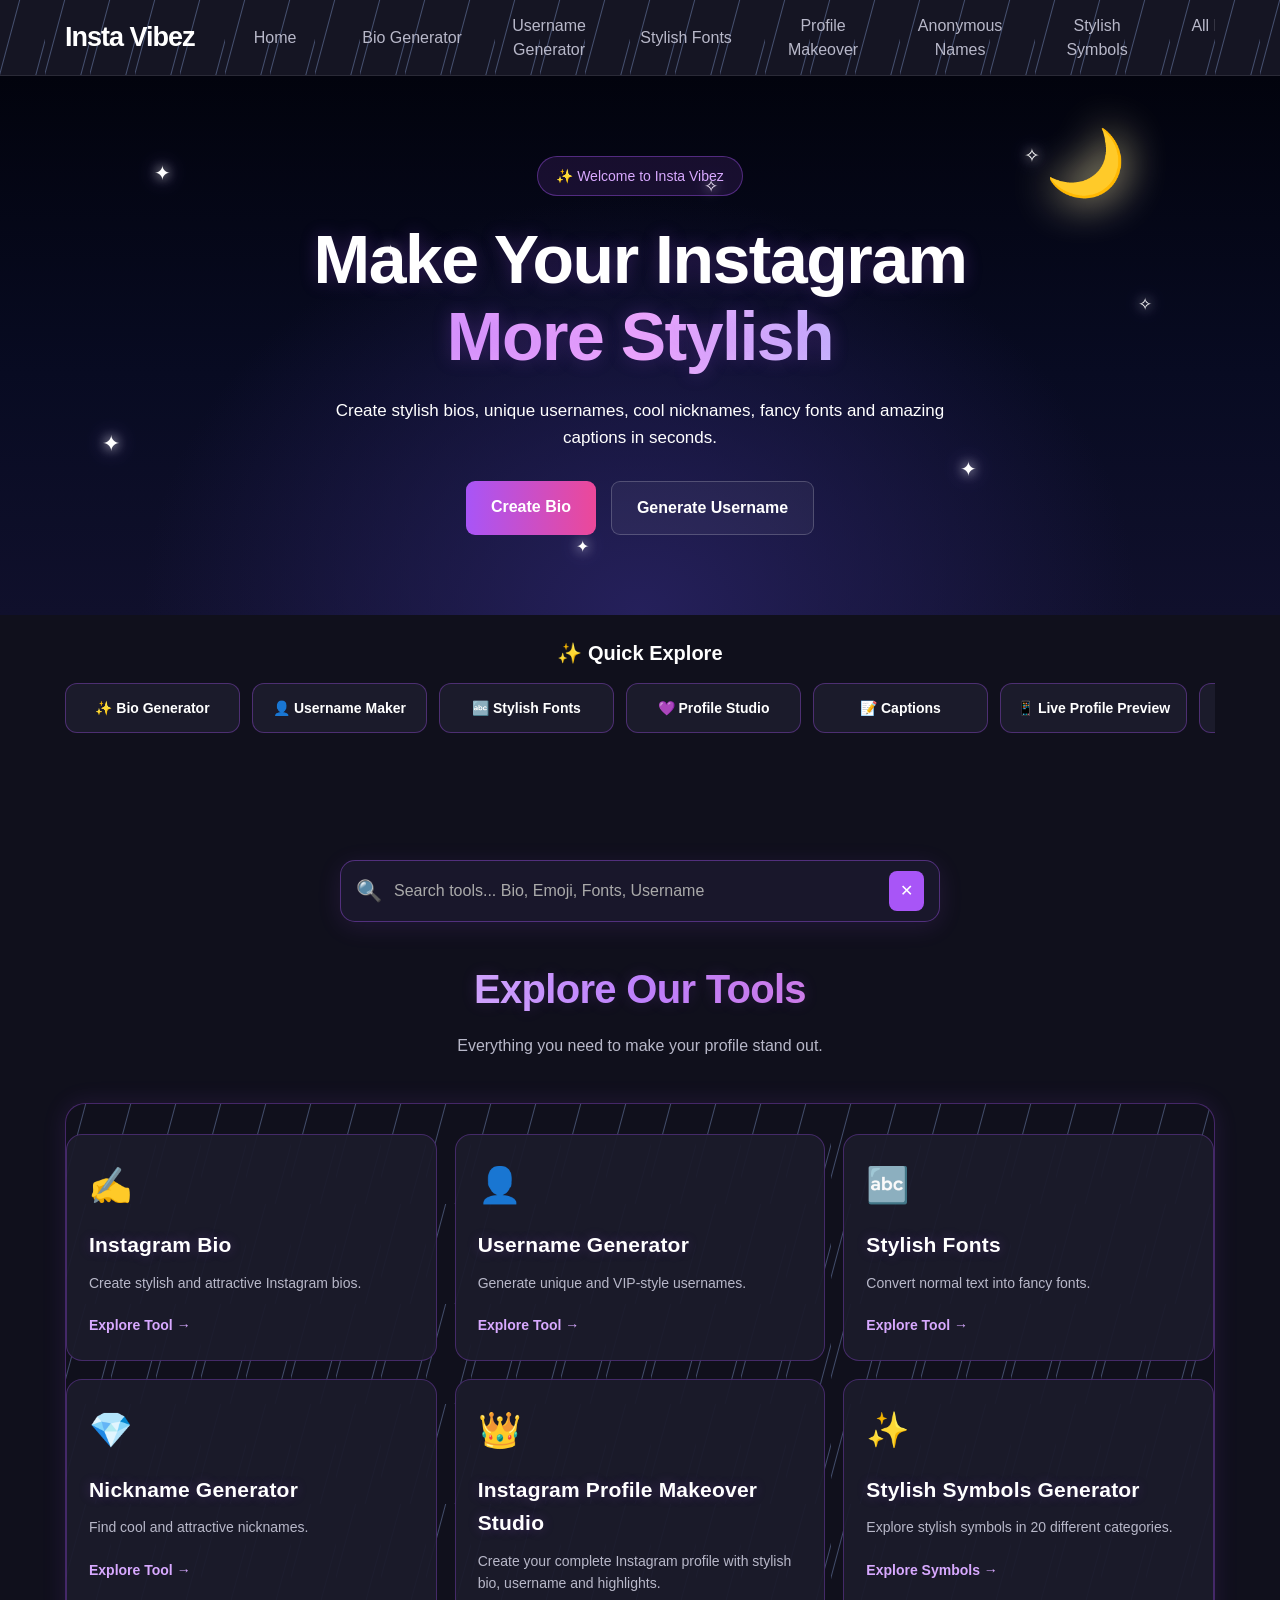
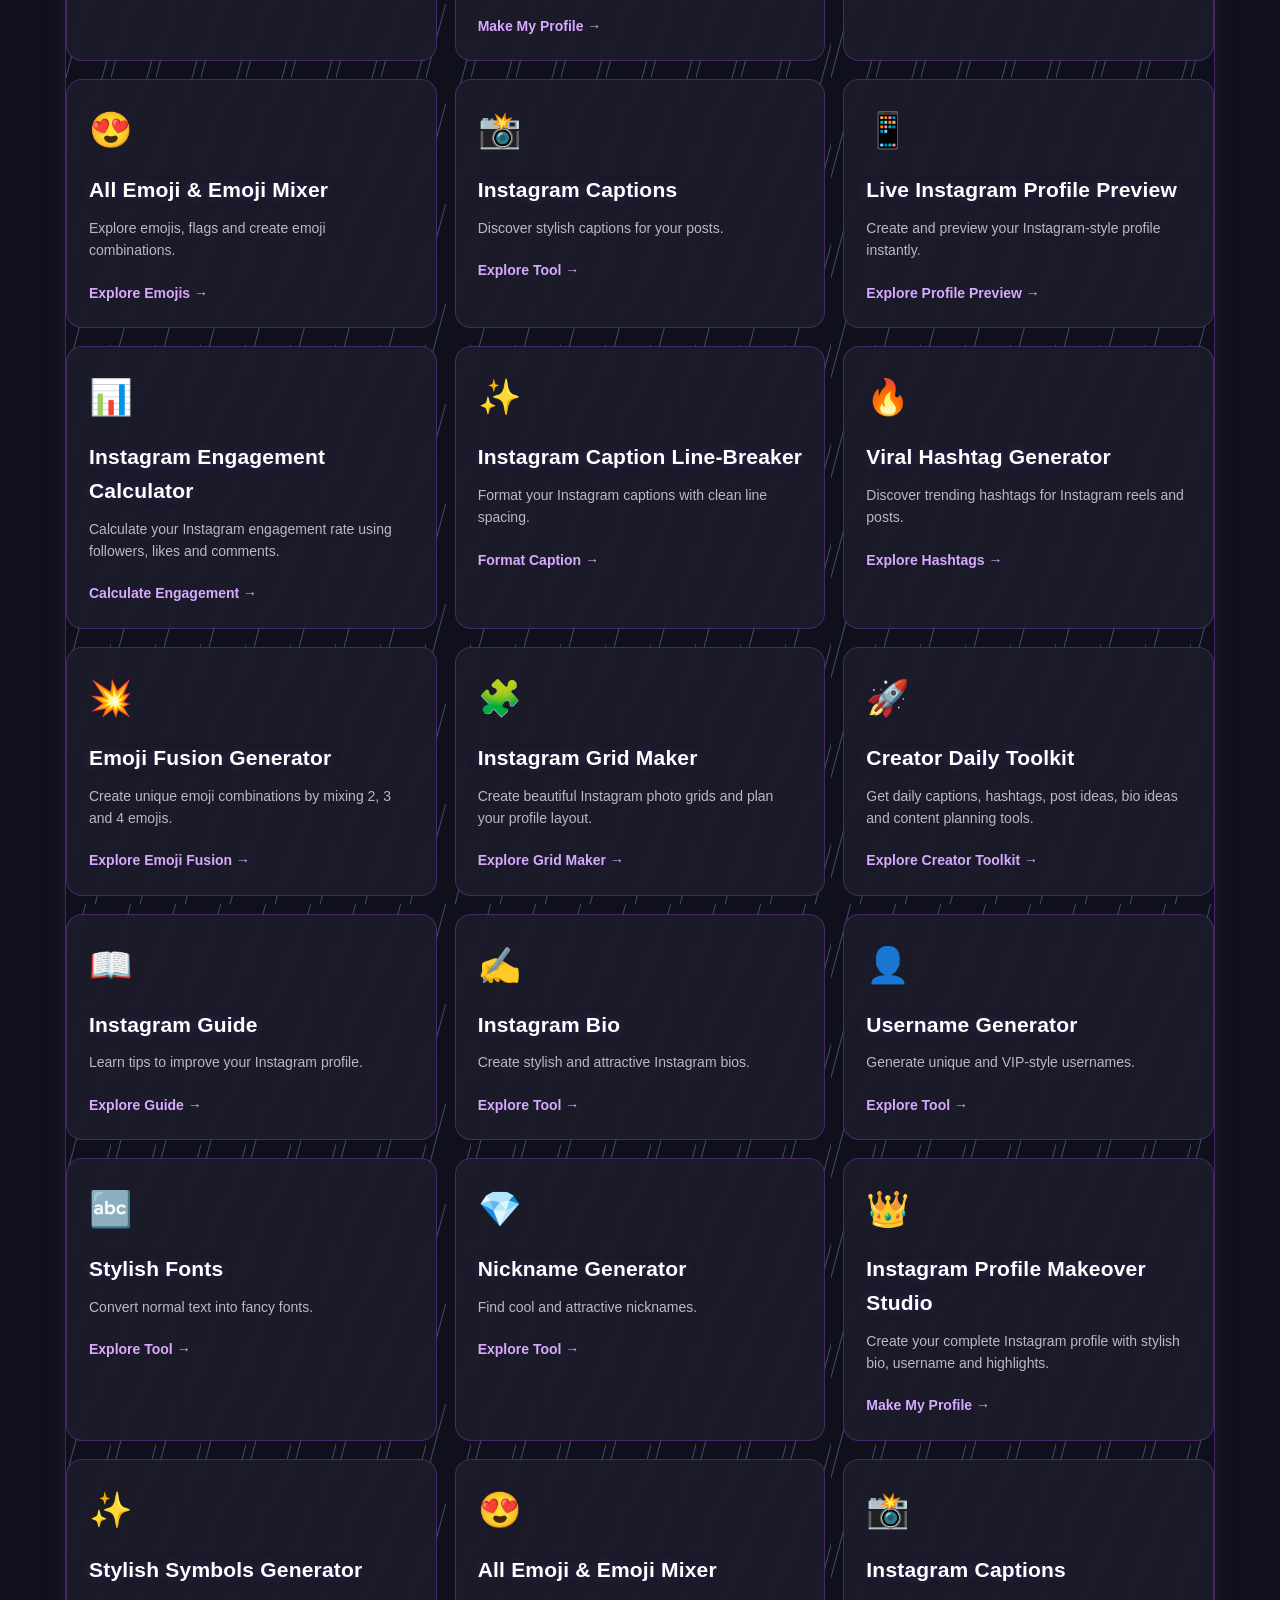
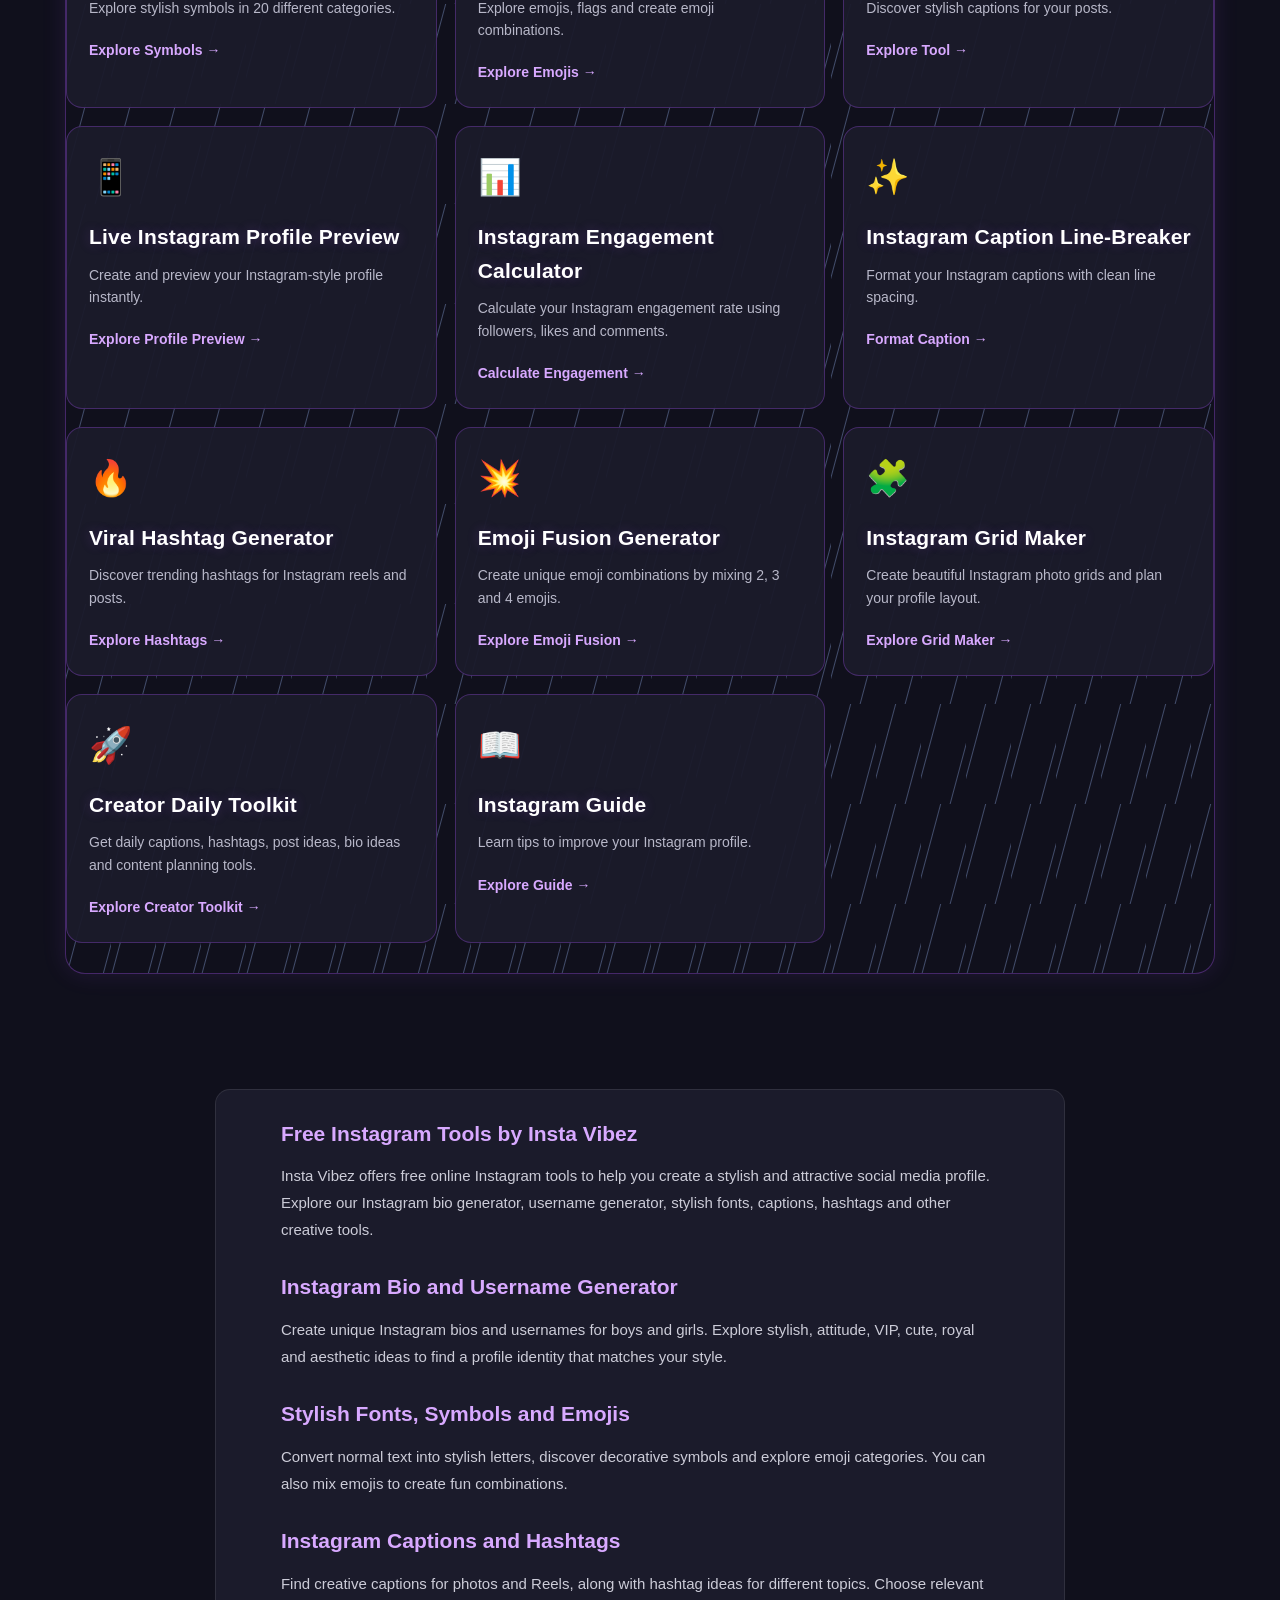
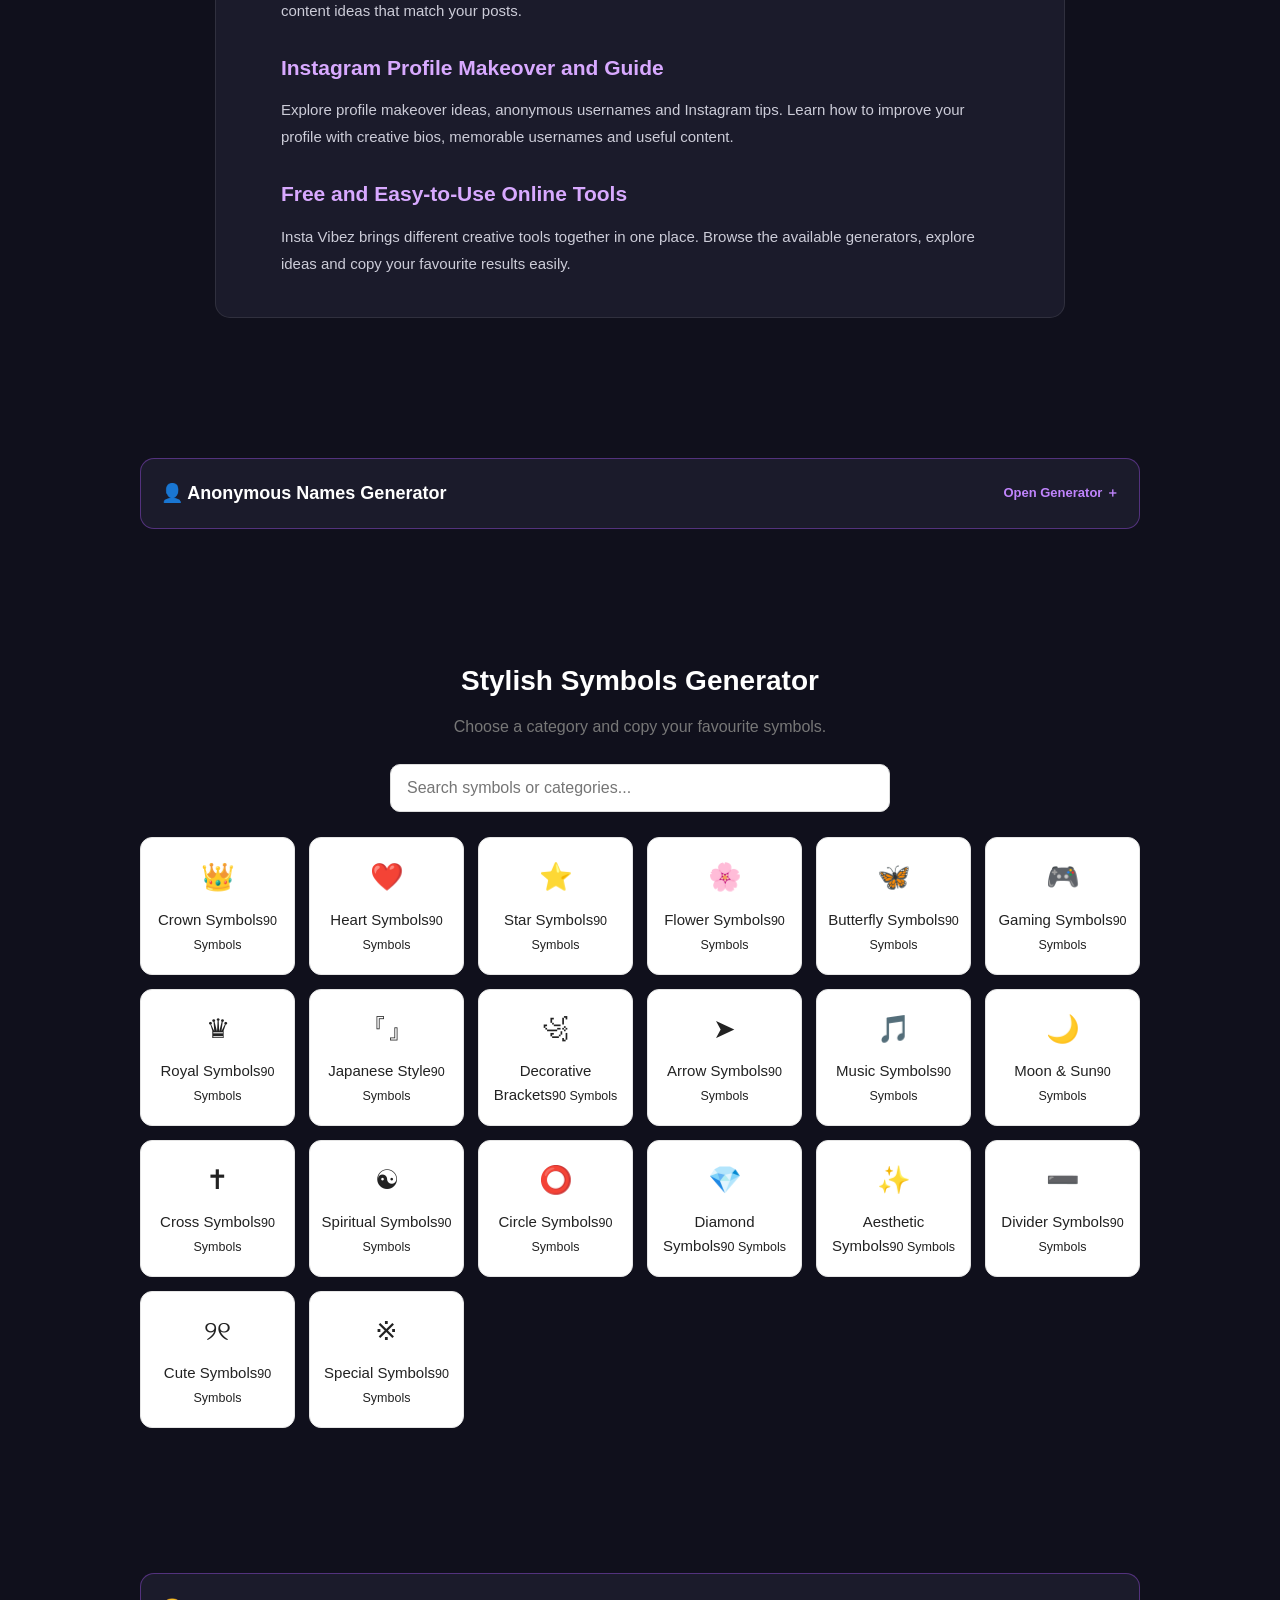
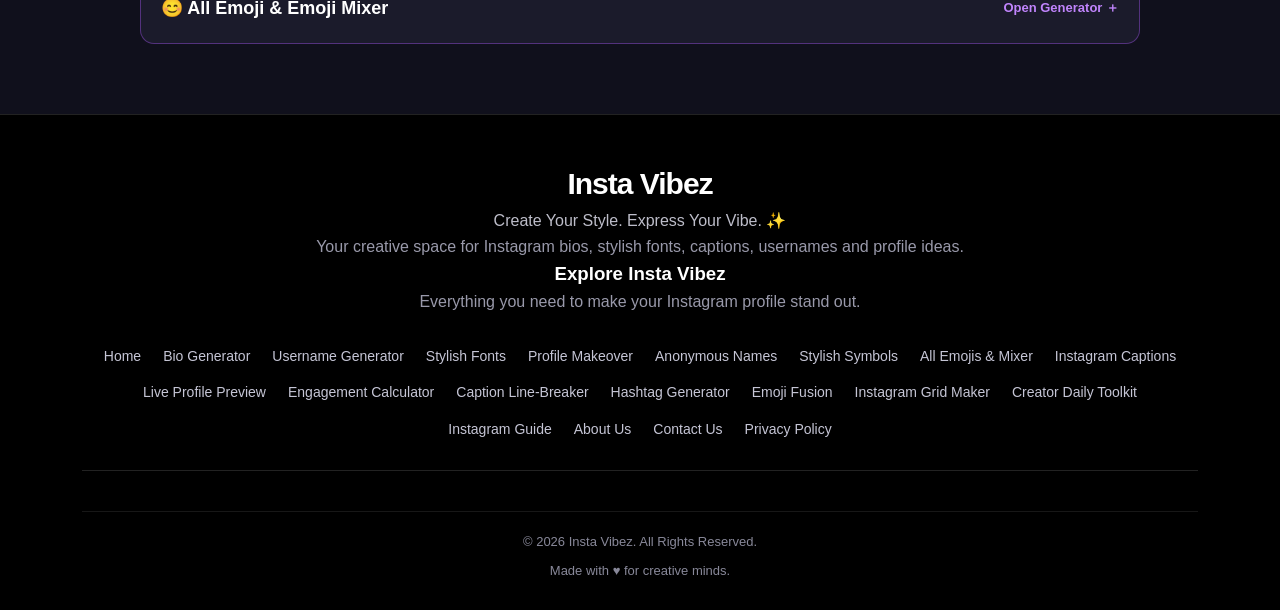
==== commit 905fdefc: "Add files via upload" ====
--- a/index.html
+++ b/index.html
@@ -64,33 +64,105 @@
   <a href="index.html#symbolsGenerator">Stylish Symbols</a>
   <a href="index.html#emojiGenerator">All Emojis & Mixer</a>
   <a href="captions.html">Instagram Captions</a>
+  <a href="captions.html#liveProfilePreview">Live Profile Preview</a>
+<a href="captions.html#engagementCalculator">Engagement Calculator</a>
+<a href="captions.html#captionLineBreaker">Caption Line-Breaker</a>
   <a href="hashtag.html">Hashtag Generator</a>
   <a href="emoji-fusion.html">Emoji Fusion</a>
   <a href="grid-maker.html">Instagram Grid Maker</a>
 <a href="creator-toolkit.html">Creator Daily Toolkit</a>
-<a href="instagram-downloader.html">Reel Downloader</a>
+ 
   <a href="guide.html">Instagram Guide</a>
 </nav>
 
     </div>
   </header>
 
-  <main>
-    <section class="hero">
-      <div class="container">
-         <span class="hero-tag">✨ Welcome to Insta Vibez</span>
-        <h1>Make Your Instagram <span>More Stylish</span></h1>
-        <p>
-          Create stylish bios, unique usernames, cool nicknames,
-          fancy fonts and amazing captions in seconds.
-        </p>
-
-        <div class="hero-buttons">
-          <a href="bio.html" class="btn primary-btn">Create Bio</a>
-          <a href="username.html" class="btn secondary-btn">Generate Username</a>
-        </div>
+   
+<main>
+  <section class="hero night-sky-hero">
+
+    <div class="night-sky-decor" aria-hidden="true">
+      <span class="moon">🌙</span>
+
+      <span class="star star-1">✦</span>
+      <span class="star star-2">✧</span>
+      <span class="star star-3">✦</span>
+      <span class="star star-4">✧</span>
+      <span class="star star-5">✦</span>
+      <span class="star star-6">✧</span>
+      <span class="star star-7">✦</span>
+      <span class="star star-8">✧</span>
+
+      <span class="shooting-star"></span>
+      <span class="airplane">✈️</span>
+
+      <span class="sky-cloud cloud-one">☁️</span>
+      <span class="sky-cloud cloud-two">☁️</span>
+    </div>
+
+    <div class="container hero-content">
+
+      <span class="hero-tag">✨ Welcome to Insta Vibez</span>
+
+      <h1>Make Your Instagram
+        <span>More Stylish</span>
+      </h1>
+
+      <p>
+        Create stylish bios, unique usernames, cool nicknames,
+        fancy fonts and amazing captions in seconds.
+      </p>
+
+      <div class="hero-buttons">
+        <a href="bio.html" class="btn primary-btn">Create Bio</a>
+        <a href="username.html" class="btn secondary-btn">Generate Username</a>
       </div>
-    </section>
+
+    </div>
+  </section>
+</main>
+
+
+    <!-- Mini Moving Features Box -->
+<section class="mini-tools-section">
+  <div class="container">
+    <h2 class="mini-tools-title">✨ Quick Explore</h2>
+
+    <div class="mini-tools-marquee">
+      <div class="mini-tools-track">
+
+         <div class="mini-tools-group">
+  <a href="bio.html" class="mini-tool-card">✨ Bio Generator</a>
+  <a href="username.html" class="mini-tool-card">👤 Username Maker</a>
+  <a href="fonts.html" class="mini-tool-card">🔤 Stylish Fonts</a>
+  <a href="profile-studio.html" class="mini-tool-card">💜 Profile Studio</a>
+  <a href="captions.html" class="mini-tool-card">📝 Captions</a>
+  <a href="captions.html#liveProfilePreview" class="mini-tool-card">📱 Live Profile Preview</a>
+  <a href="captions.html#engagementCalculator" class="mini-tool-card">📊 Engagement Calculator</a>
+  <a href="captions.html#captionLineBreaker" class="mini-tool-card">✨ Caption Line-Breaker</a>
+  <a href="hashtag.html" class="mini-tool-card">#️⃣ Hashtag Generator</a>
+  <a href="emoji-fusion.html" class="mini-tool-card">🎨 Emoji Fusion</a>
+  <a href="grid-maker.html" class="mini-tool-card">▦ Grid Maker</a>
+</div>
+ <div class="mini-tools-group" aria-hidden="true">
+  <a href="bio.html" class="mini-tool-card" tabindex="-1">✨ Bio Generator</a>
+  <a href="username.html" class="mini-tool-card" tabindex="-1">👤 Username Maker</a>
+  <a href="fonts.html" class="mini-tool-card" tabindex="-1">🔤 Stylish Fonts</a>
+  <a href="profile-studio.html" class="mini-tool-card" tabindex="-1">💜 Profile Studio</a>
+  <a href="captions.html" class="mini-tool-card" tabindex="-1">📝 Captions</a>
+  <a href="captions.html#liveProfilePreview" class="mini-tool-card" tabindex="-1">📱 Live Profile Preview</a>
+  <a href="captions.html#engagementCalculator" class="mini-tool-card" tabindex="-1">📊 Engagement Calculator</a>
+  <a href="captions.html#captionLineBreaker" class="mini-tool-card" tabindex="-1">✨ Caption Line-Breaker</a>
+  <a href="hashtag.html" class="mini-tool-card" tabindex="-1">#️⃣ Hashtag Generator</a>
+  <a href="emoji-fusion.html" class="mini-tool-card" tabindex="-1">🎨 Emoji Fusion</a>
+  <a href="grid-maker.html" class="mini-tool-card" tabindex="-1">▦ Grid Maker</a>
+</div>
+
+      </div>
+    </div>
+  </div>
+</section>
 
     <section class="tools-section">
       <!-- Insta Vibez Live Tool Search -->
@@ -173,6 +245,29 @@
       <span>Explore Tool →</span>
     </a>
 
+
+    <a href="captions.html#liveProfilePreview" class="tool-card">
+  <div class="tool-icon">📱</div>
+  <h3>Live Instagram Profile Preview</h3>
+  <p>Create and preview your Instagram-style profile instantly.</p>
+  <span>Explore Profile Preview →</span>
+</a>
+
+<a href="captions.html#engagementCalculator" class="tool-card">
+  <div class="tool-icon">📊</div>
+  <h3>Instagram Engagement Calculator</h3>
+  <p>Calculate your Instagram engagement rate using followers, likes and comments.</p>
+  <span>Calculate Engagement →</span>
+</a>
+
+<a href="captions.html#captionLineBreaker" class="tool-card">
+  <div class="tool-icon">✨</div>
+  <h3>Instagram Caption Line-Breaker</h3>
+  <p>Format your Instagram captions with clean line spacing.</p>
+  <span>Format Caption →</span>
+</a>
+
+
     <a href="hashtag.html" class="tool-card">
       <div class="tool-icon">🔥</div>
       <h3>Viral Hashtag Generator</h3>
@@ -201,12 +296,7 @@
       <span>Explore Creator Toolkit →</span>
     </a>
 
-    <a href="instagram-downloader.html" class="tool-card">
-      <div class="tool-icon">🎬</div>
-      <h3>Instagram Reel Downloader</h3>
-      <p>Download Instagram Reels easily by pasting a public Reel link.</p>
-      <span>Download Reel →</span>
-    </a>
+     
 
     <a href="guide.html" class="tool-card">
       <div class="tool-icon">📖</div>
@@ -271,27 +361,41 @@
   </div>
 </section>
 <!-- HOMEPAGE SEO CONTENT END -->
-<!-- ANONYMOUS NAMES GENERATOR -->
+ <!-- ANONYMOUS NAMES GENERATOR BOX -->
 <section class="anonymous-section" id="anonymousNames">
-
-  <h2>Anonymous Names Generator</h2>
-  <p>Find your perfect identity without using your real name!</p>
-
-  <div class="anonymous-tabs">
-    <button class="active" data-type="boys">Boys Names</button>
-    <button data-type="girls">Girls Names</button>
-  </div>
-
-  <input
-    type="text"
-    id="anonymousSearch"
-    placeholder="Search anonymous names..."
-  >
-
-  <div id="anonymousNameList"></div>
-
-  <button id="anonymousLoadMore">Load More</button>
-
+  <div class="container">
+
+    <details class="anonymous-generator-box">
+
+      <summary class="anonymous-generator-heading">
+        <span>👤 Anonymous Names Generator</span>
+        <span class="anonymous-open-text">Open Generator ＋</span>
+      </summary>
+
+      <div class="anonymous-generator-content">
+
+        <p>Find your perfect identity without using your real name!</p>
+
+        <div class="anonymous-tabs">
+          <button class="active" data-type="boys">Boys Names</button>
+          <button data-type="girls">Girls Names</button>
+        </div>
+
+        <input
+          type="text"
+          id="anonymousSearch"
+          placeholder="Search anonymous names..."
+        >
+
+        <div id="anonymousNameList"></div>
+
+        <button id="anonymousLoadMore">Load More</button>
+
+      </div>
+
+    </details>
+
+  </div>
 </section>
 
 <!-- STYLISH SYMBOLS GENERATOR -->
@@ -313,48 +417,60 @@
 </section>
 
 
-<!-- ALL EMOJI GENERATOR -->
+  <!-- COLLAPSIBLE ALL EMOJI GENERATOR -->
 <section class="emoji-section" id="emojiGenerator">
   <div class="container">
 
-    <h2>All Emoji & Emoji Mixer</h2>
-    <p>Explore emojis and create your own combinations!</p>
-
-    <input
-      type="search"
-      id="emojiSearch"
-      placeholder="Search emojis or categories..."
-    >
-
-    <div id="emojiCategoryList" class="emoji-category-list"></div>
-
-    <div id="emojiResults" class="emoji-results"></div>
-
-    <!-- EMOJI MIXER -->
-    <div class="emoji-mixer" id="emojiMixer">
-
-      <h2>Emoji Mixer</h2>
-      <p>Choose 2, 3 or 4 emojis and create combinations.</p>
-
-      <div class="emoji-mixer-options">
-        <button type="button" data-count="2">2 Emojis</button>
-        <button type="button" data-count="3">3 Emojis</button>
-        <button type="button" data-count="4">4 Emojis</button>
+    <details class="anonymous-generator-box">
+
+      <summary class="anonymous-generator-heading">
+        <span>😊 All Emoji & Emoji Mixer</span>
+        <span class="anonymous-open-text">Open Generator ＋</span>
+      </summary>
+
+      <div class="anonymous-generator-content">
+
+        <h2>All Emoji & Emoji Mixer</h2>
+        <p>Explore emojis and create your own combinations!</p>
+
+        <input
+          type="search"
+          id="emojiSearch"
+          placeholder="Search emojis or categories..."
+        >
+
+        <div id="emojiCategoryList" class="emoji-category-list"></div>
+
+        <div id="emojiResults" class="emoji-results"></div>
+
+        <div class="emoji-mixer" id="emojiMixer">
+
+          <h2>Emoji Mixer</h2>
+          <p>Choose 2, 3 or 4 emojis and create combinations.</p>
+
+          <div class="emoji-mixer-options">
+            <button type="button" data-count="2">2 Emojis</button>
+            <button type="button" data-count="3">3 Emojis</button>
+            <button type="button" data-count="4">4 Emojis</button>
+          </div>
+
+          <div id="emojiPicker"></div>
+
+          <div id="selectedEmojis">Select your emojis</div>
+
+          <button type="button" id="createEmojiMix">
+            Create Combination
+          </button>
+
+          <div id="emojiMixResults"></div>
+
+        </div>
+
       </div>
 
-      <div id="emojiPicker"></div>
-
-      <div id="selectedEmojis">Select your emojis</div>
-
-      <button type="button" id="createEmojiMix">
-        Create Combination
-      </button>
-
-      <div id="emojiMixResults"></div>
-
-       </div>
-</div>
-
+    </details>
+
+  </div>
 </section>
 
 
@@ -362,122 +478,63 @@
 
    
  
-<footer class="footer">
+ 
+<footer class="footer premium-footer">
   <div class="container">
 
-    <a href="index.html" class="logo">
-      Insta Vibez
-    </a>
-
-    <p>Make Your Profile Unique ✨</p>
-
-     <div class="footer-links">
-
-  <a href="index.html">Home</a>
-  <a href="bio.html">Bio Generator</a>
-  <a href="username.html">Username Generator</a>
-  <a href="fonts.html">Stylish Fonts</a>
-  <a href="profile-studio.html">Profile Makeover</a>
-  <a href="index.html#anonymousNames">Anonymous Names</a>
-  <a href="index.html#symbolsGenerator">Stylish Symbols</a>
-  <a href="index.html#emojiGenerator">All Emojis & Mixer</a>
-  <a href="captions.html">Instagram Captions</a>
-  <a href="hashtag.html">Hashtag Generator</a>
-  <a href="emoji-fusion.html">Emoji Fusion</a>
-  <a href="grid-maker.html">Instagram Grid Maker</a>
-  <a href="creator-toolkit.html">Creator Daily Toolkit</a>
-  <a href="instagram-downloader.html">Reel Downloader</a>
-  <a href="guide.html">Instagram Guide</a>
-  <a href="about.html">About Us</a>
-  <a href="contact.html">Contact Us</a>
-  <a href="privacy.html">Privacy Policy</a>
-
-</div>
-
-<a href="#top" class="back-to-top" aria-label="Back to top">↑</a>
-
-    <!-- Privacy Information -->
-    <div style="
-      background: #ffffff;
-      color: #000000;
-      padding: 25px;
-      margin: 30px auto;
-      border-radius: 12px;
-      text-align: left;
-      max-width: 1000px;
-      line-height: 1.8;
-    ">
-
-      <h2 style="color:#000000; margin-bottom:15px;">
-        About Insta Vibez Privacy Policy
-      </h2>
-
-      <p style="color:#000000;">
-        Welcome to Insta Vibez! Your privacy and online safety are
-        important to us. Insta Vibez is a platform designed to help
-        users create stylish Instagram bios, unique usernames,
-        attractive nicknames, fancy text fonts and creative captions.
-        We aim to provide a simple and enjoyable experience for
-        everyone visiting our website.
+    <div class="footer-brand">
+      <a href="index.html" class="logo">Insta Vibez</a>
+      <p>Create Your Style. Express Your Vibe. ✨</p>
+      <span class="footer-description">
+        Your creative space for Instagram bios, stylish fonts,
+        captions, usernames and profile ideas.
+      </span>
+    </div>
+
+    <div class="footer-heading">
+      <h3>Explore Insta Vibez</h3>
+      <p>Everything you need to make your Instagram profile stand out.</p>
+    </div>
+
+    <div class="footer-links">
+
+      <a href="index.html">Home</a>
+      <a href="bio.html">Bio Generator</a>
+      <a href="username.html">Username Generator</a>
+      <a href="fonts.html">Stylish Fonts</a>
+      <a href="profile-studio.html">Profile Makeover</a>
+      <a href="index.html#anonymousNames">Anonymous Names</a>
+      <a href="index.html#symbolsGenerator">Stylish Symbols</a>
+      <a href="index.html#emojiGenerator">All Emojis & Mixer</a>
+
+      <a href="captions.html">Instagram Captions</a>
+      <a href="captions.html#liveProfilePreview">Live Profile Preview</a>
+      <a href="captions.html#engagementCalculator">Engagement Calculator</a>
+      <a href="captions.html#captionLineBreaker">Caption Line-Breaker</a>
+
+      <a href="hashtag.html">Hashtag Generator</a>
+      <a href="emoji-fusion.html">Emoji Fusion</a>
+      <a href="grid-maker.html">Instagram Grid Maker</a>
+      <a href="creator-toolkit.html">Creator Daily Toolkit</a>
+      <a href="guide.html">Instagram Guide</a>
+
+      <a href="about.html">About Us</a>
+      <a href="contact.html">Contact Us</a>
+      <a href="privacy.html">Privacy Policy</a>
+
+    </div>
+
+    <div class="footer-bottom">
+      <p class="copyright">
+        © <span id="currentYear">2026</span> Insta Vibez.
+        All Rights Reserved.
       </p>
-
-      <p style="color:#000000;">
-        We respect your privacy and believe that visitors should
-        understand how their information may be handled. Information
-        entered into our tools may be processed in your browser or
-        through the technical services required to operate our website.
-        We do not ask users to enter sensitive information such as
-        passwords, banking details or private account credentials.
-      </p>
-
-      <p style="color:#000000;">
-        Our website may use cookies or similar technologies to improve
-        functionality, remember preferences, understand website
-        performance and provide a better browsing experience. We may
-        also use trusted third-party services for hosting, analytics
-        and advertising. These services may have their own privacy
-        policies and data handling practices.
-      </p>
-
-      <p style="color:#000000;">
-        We take reasonable steps to maintain website security and
-        protect information from unauthorized access. However,
-        no online service can guarantee complete security. We
-        recommend that visitors avoid sharing confidential or
-        sensitive personal information through our tools.
-      </p>
-
-      <p style="color:#000000;">
-        Insta Vibez may update its Privacy Policy whenever necessary
-        to reflect changes in website features, services or applicable
-        requirements. Visitors are encouraged to review the complete
-        Privacy Policy page regularly to stay informed about our
-        privacy practices and any updates.
-      </p>
-
-      <p style="color:#000000;">
-        If you have questions, suggestions or concerns about privacy,
-        information handling or the use of our website, you can
-        contact the website administrator through the available
-        contact information. By using Insta Vibez, you acknowledge
-        that you have read and understood our privacy information.
-        Thank you for trusting Insta Vibez!
-      </p>
-
-      <a href="privacy.html"
-         style="color:#000000; font-weight:bold; text-decoration:underline;">
-        Read Full Privacy Policy →
-      </a>
-
-    </div>
-
-    <p class="copyright">
-      © <span id="currentYear">2026</span>
-      Insta Vibez. All Rights Reserved.
-    </p>
+      <p class="footer-made">Made with ♥ for creative minds.</p>
+    </div>
 
   </div>
 </footer>
+
 
 
 
--- a/style.css
+++ b/style.css
@@ -1330,4 +1330,430 @@
 
 .back-to-top:hover {
   transform: translateY(-5px);
-}+}
+/* =====================================
+   MINI MOVING FEATURES BOX
+===================================== */
+
+.mini-tools-section {
+  padding: 22px 0;
+  overflow: hidden;
+}
+
+.mini-tools-title {
+  text-align: center;
+  font-size: 20px;
+  margin: 0 0 14px;
+  color: #fff;
+}
+
+.mini-tools-marquee {
+  width: 100%;
+  overflow: hidden;
+  position: relative;
+}
+
+.mini-tools-track {
+  display: flex;
+  width: max-content;
+  animation: miniToolsMove 35s linear infinite;
+}
+
+.mini-tools-group {
+  display: flex;
+  flex: 0 0 auto;
+  gap: 12px;
+  padding-right: 12px;
+}
+
+.mini-tool-card {
+  display: flex;
+  align-items: center;
+  justify-content: center;
+  min-width: 175px;
+  padding: 13px 16px;
+  border: 1px solid rgba(168, 85, 247, 0.35);
+  border-radius: 12px;
+  background: #1b1b2b;
+  color: #fff;
+  text-decoration: none;
+  font-size: 14px;
+  font-weight: 600;
+  white-space: nowrap;
+  transition: 0.3s ease;
+}
+
+.mini-tool-card:hover {
+  border-color: #ec4899;
+  transform: translateY(-3px);
+  background: #25213a;
+}
+
+.mini-tools-marquee:hover .mini-tools-track {
+  animation-play-state: paused;
+}
+
+@keyframes miniToolsMove {
+  from {
+    transform: translateX(0);
+  }
+  to {
+    transform: translateX(-50%);
+  }
+}
+
+@media (max-width: 600px) {
+  .mini-tools-section {
+    padding: 16px 0;
+  }
+
+  .mini-tools-title {
+    font-size: 17px;
+    margin-bottom: 10px;
+  }
+
+  .mini-tool-card {
+    min-width: 145px;
+    padding: 11px 12px;
+    font-size: 12px;
+  }
+
+  .mini-tools-group {
+    gap: 9px;
+    padding-right: 9px;
+  }
+}
+
+@media (prefers-reduced-motion: reduce) {
+  .mini-tools-track {
+    animation: none;
+  }
+}
+ /* Old Explore Our Tools - Static Layout */
+
+.tools-track {
+  animation: none !important;
+  transform: none !important;
+  display: grid !important;
+  grid-template-columns: repeat(3, minmax(0, 1fr));
+  width: 100% !important;
+  gap: 18px;
+}
+
+.tools-group {
+  display: contents !important;
+}
+
+.tools-track .tool-card {
+  width: 100% !important;
+  min-width: 0 !important;
+  flex: unset !important;
+}
+
+@media (max-width: 600px) {
+  .tools-track {
+    grid-template-columns: 1fr;
+    gap: 12px;
+  }
+}
+/* Quick Explore - Manual Slide */
+.mini-tools-marquee {
+  overflow-x: auto;
+  cursor: grab;
+  scrollbar-width: none;
+  touch-action: pan-x;
+  user-select: none;
+}
+
+.mini-tools-marquee::-webkit-scrollbar {
+  display: none;
+}
+
+.mini-tools-marquee:active {
+  cursor: grabbing;
+}
+
+.mini-tools-marquee.dragging .mini-tools-track {
+  animation-play-state: paused;
+}
+/* Anonymous Names - Collapsible Box */
+
+.anonymous-generator-box {
+  background: #1b1b2b;
+  border: 1px solid rgba(168, 85, 247, 0.4);
+  border-radius: 14px;
+  overflow: hidden;
+  margin: 20px auto;
+  max-width: 1000px;
+}
+
+.anonymous-generator-heading {
+  display: flex;
+  justify-content: space-between;
+  align-items: center;
+  gap: 12px;
+  padding: 20px;
+  color: #fff;
+  font-size: 18px;
+  font-weight: 700;
+  cursor: pointer;
+  list-style: none;
+}
+
+.anonymous-generator-heading::-webkit-details-marker {
+  display: none;
+}
+
+.anonymous-open-text {
+  color: #c084fc;
+  font-size: 13px;
+  white-space: nowrap;
+}
+
+.anonymous-generator-box[open] .anonymous-open-text {
+  color: #ec4899;
+}
+
+.anonymous-generator-content {
+  padding: 10px 20px 22px;
+  border-top: 1px solid rgba(255,255,255,0.08);
+}
+
+.anonymous-generator-content > p {
+  color: #b8b8c9;
+  text-align: center;
+}
+
+@media (max-width: 600px) {
+  .anonymous-generator-heading {
+    padding: 16px 12px;
+    font-size: 15px;
+  }
+
+  .anonymous-open-text {
+    font-size: 11px;
+  }
+
+  .anonymous-generator-content {
+    padding: 10px 12px 18px;
+  }
+}
+/* ===== PREMIUM PURE BLACK FOOTER ===== */
+
+.footer,
+.premium-footer {
+  background: #000000 !important;
+  color: #ffffff !important;
+  border-top: 1px solid #222222;
+  padding: 45px 20px 20px;
+}
+
+.footer .logo {
+  color: #ffffff !important;
+  font-size: 30px;
+  font-weight: 800;
+  text-decoration: none;
+}
+
+.footer p {
+  color: #bdbdc9;
+}
+
+.footer-links {
+  display: flex;
+  justify-content: center;
+  align-items: center;
+  flex-wrap: wrap;
+  gap: 14px 22px;
+  margin: 30px auto;
+}
+
+.footer-links a {
+  color: #c5c5d5 !important;
+  text-decoration: none;
+  font-size: 14px;
+  transition: color 0.3s ease;
+}
+
+.footer-links a:hover {
+  color: #ec4899 !important;
+}
+
+.footer-heading h3 {
+  color: #ffffff;
+}
+
+.footer-heading p,
+.footer-description {
+  color: #9999aa;
+}
+
+.footer-bottom {
+  border-top: 1px solid #222222;
+  margin-top: 30px;
+  padding-top: 20px;
+  text-align: center;
+}
+
+.footer-bottom p {
+  color: #888899;
+  font-size: 13px;
+  margin: 8px 0;
+}
+
+/* Mobile */
+@media (max-width: 600px) {
+  .footer-links {
+    gap: 13px 16px;
+  }
+
+  .footer-links a {
+    font-size: 13px;
+  }
+
+  .footer .logo {
+    font-size: 26px;
+  }
+}
+
+/* ===== INSTA VIBEZ NIGHT SKY HERO ===== */
+
+.night-sky-hero {
+  position: relative;
+  isolation: isolate;
+  overflow: hidden;
+  background:
+    radial-gradient(ellipse at 50% 100%, #25205b 0%, transparent 55%),
+    linear-gradient(180deg, #02030d 0%, #080b22 55%, #10102c 100%) !important;
+  min-height: 440px;
+  display: flex;
+  align-items: center;
+  padding: 80px 20px;
+}
+
+.night-sky-hero .hero-content {
+  position: relative;
+  z-index: 3;
+  text-align: center;
+}
+
+.night-sky-hero .hero-content h1,
+.night-sky-hero .hero-content p {
+  color: #ffffff;
+}
+
+.night-sky-hero .hero-content h1 span {
+  background: linear-gradient(90deg, #c084fc, #f0abfc, #93c5fd);
+  -webkit-background-clip: text;
+  background-clip: text;
+  color: transparent;
+}
+
+.night-sky-decor {
+  position: absolute;
+  inset: 0;
+  overflow: hidden;
+  pointer-events: none;
+  z-index: 1;
+}
+
+.moon {
+  position: absolute;
+  top: 35px;
+  right: 12%;
+  font-size: 65px;
+  filter: drop-shadow(0 0 22px #fff2b0);
+  animation: moonGlow 4s ease-in-out infinite alternate;
+}
+
+.star {
+  position: absolute;
+  color: #ffffff;
+  text-shadow: 0 0 12px #ffffff, 0 0 22px #a78bfa;
+  animation: starTwinkle 2s ease-in-out infinite alternate;
+}
+
+.star-1 { top: 15%; left: 12%; font-size: 20px; }
+.star-2 { top: 30%; left: 30%; font-size: 16px; animation-delay: .5s; }
+.star-3 { top: 65%; left: 8%; font-size: 22px; animation-delay: 1s; }
+.star-4 { top: 18%; left: 55%; font-size: 17px; animation-delay: .7s; }
+.star-5 { top: 70%; left: 75%; font-size: 20px; animation-delay: 1.2s; }
+.star-6 { top: 40%; right: 10%; font-size: 17px; animation-delay: .3s; }
+.star-7 { top: 85%; left: 45%; font-size: 16px; animation-delay: .9s; }
+.star-8 { top: 12%; left: 80%; font-size: 19px; animation-delay: 1.5s; }
+
+@keyframes starTwinkle {
+  from { opacity: .25; transform: scale(.7); }
+  to { opacity: 1; transform: scale(1.3); }
+}
+
+@keyframes moonGlow {
+  from { filter: drop-shadow(0 0 10px #fff2b0); }
+  to { filter: drop-shadow(0 0 28px #fff2b0); }
+}
+
+.airplane {
+  position: absolute;
+  top: 35%;
+  left: -60px;
+  font-size: 27px;
+  animation: airplaneFly 18s linear infinite;
+  filter: drop-shadow(0 0 8px #ffffff);
+}
+
+@keyframes airplaneFly {
+  from { transform: translateX(0) translateY(0); }
+  to { transform: translateX(calc(100vw + 120px)) translateY(-45px); }
+}
+
+.sky-cloud {
+  position: absolute;
+  font-size: 45px;
+  opacity: .20;
+  filter: blur(1px);
+}
+
+.cloud-one {
+  bottom: 12%;
+  left: -80px;
+  animation: cloudMove 35s linear infinite;
+}
+
+.cloud-two {
+  top: 22%;
+  right: -90px;
+  animation: cloudMove 45s linear infinite reverse;
+}
+
+@keyframes cloudMove {
+  from { transform: translateX(0); }
+  to { transform: translateX(110vw); }
+}
+
+@media (max-width: 600px) {
+  .night-sky-hero {
+    min-height: 420px;
+    padding: 65px 15px;
+  }
+
+  .moon {
+    font-size: 48px;
+    top: 22px;
+    right: 8%;
+  }
+
+  .airplane {
+    font-size: 22px;
+  }
+
+  .sky-cloud {
+    font-size: 32px;
+  }
+}
+
+@media (prefers-reduced-motion: reduce) {
+  .night-sky-hero *,
+  .night-sky-hero *::before {
+    animation: none !important;
+  }
+}
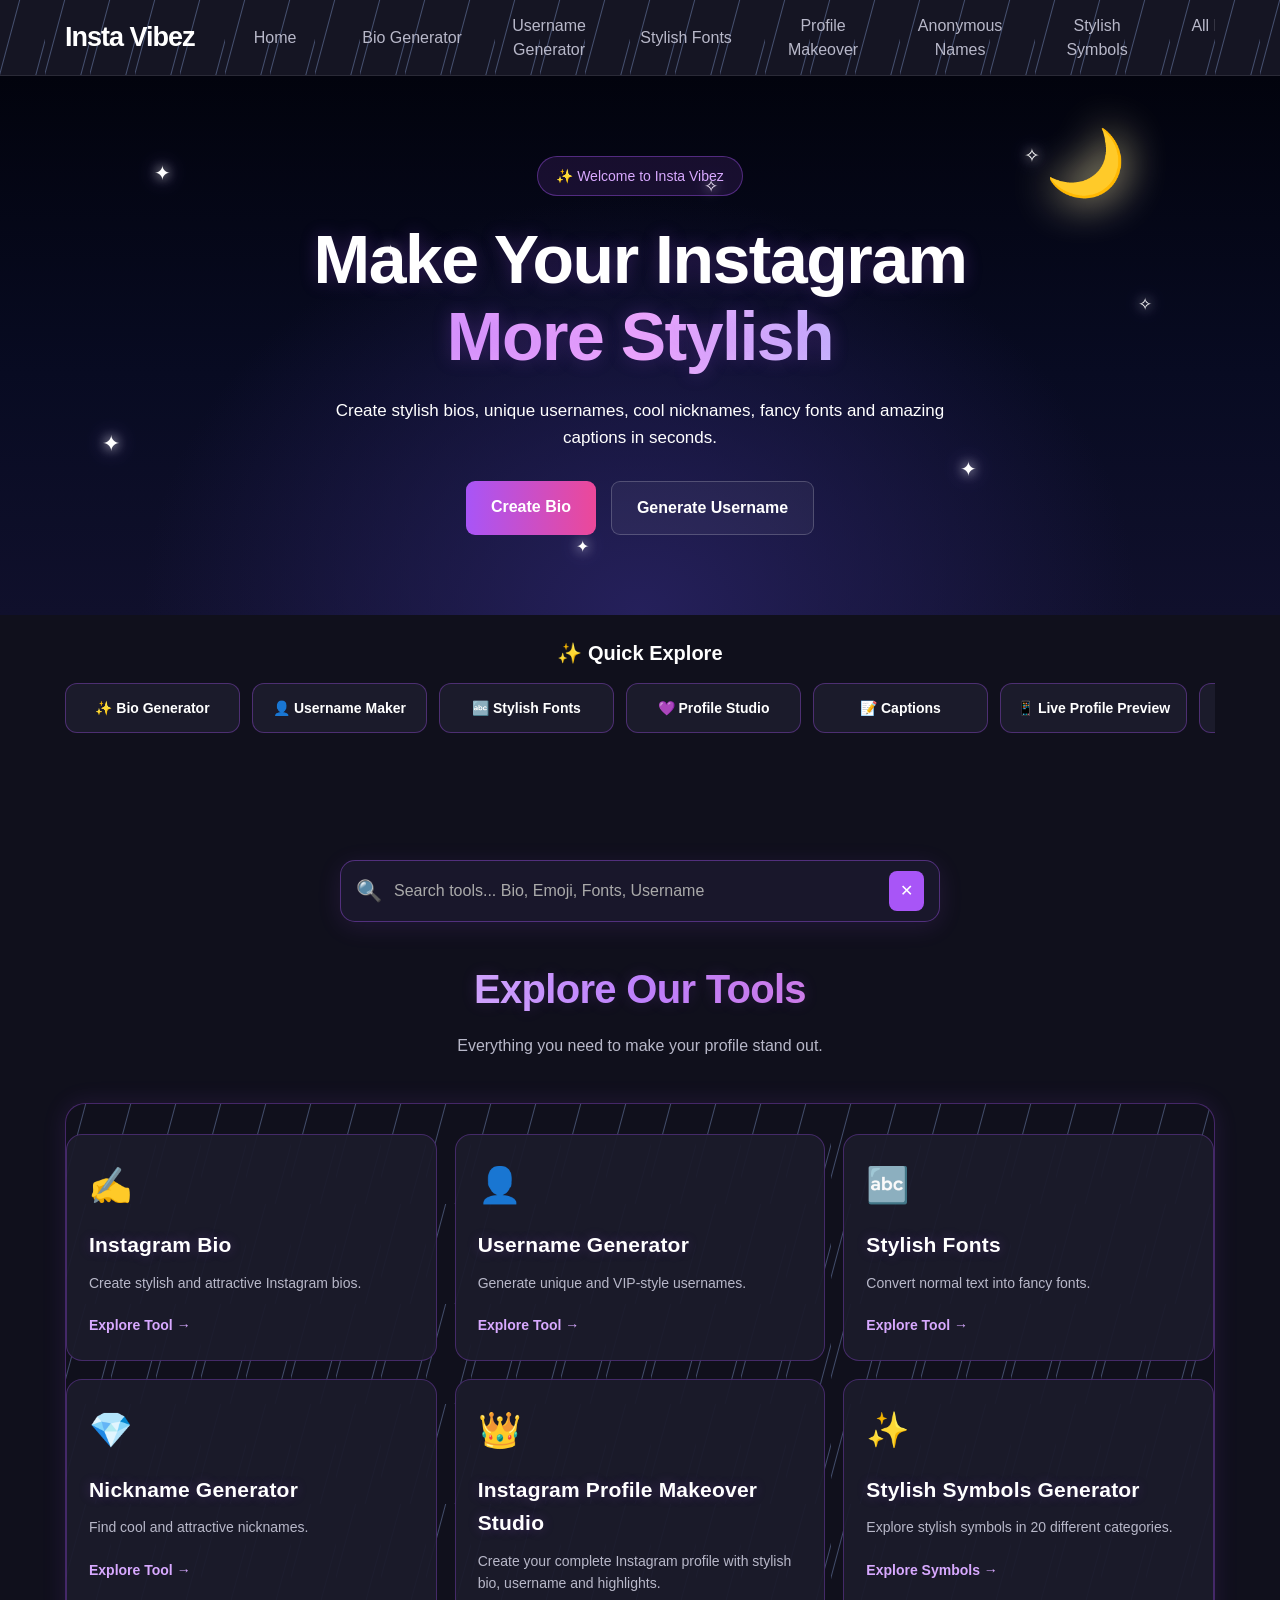
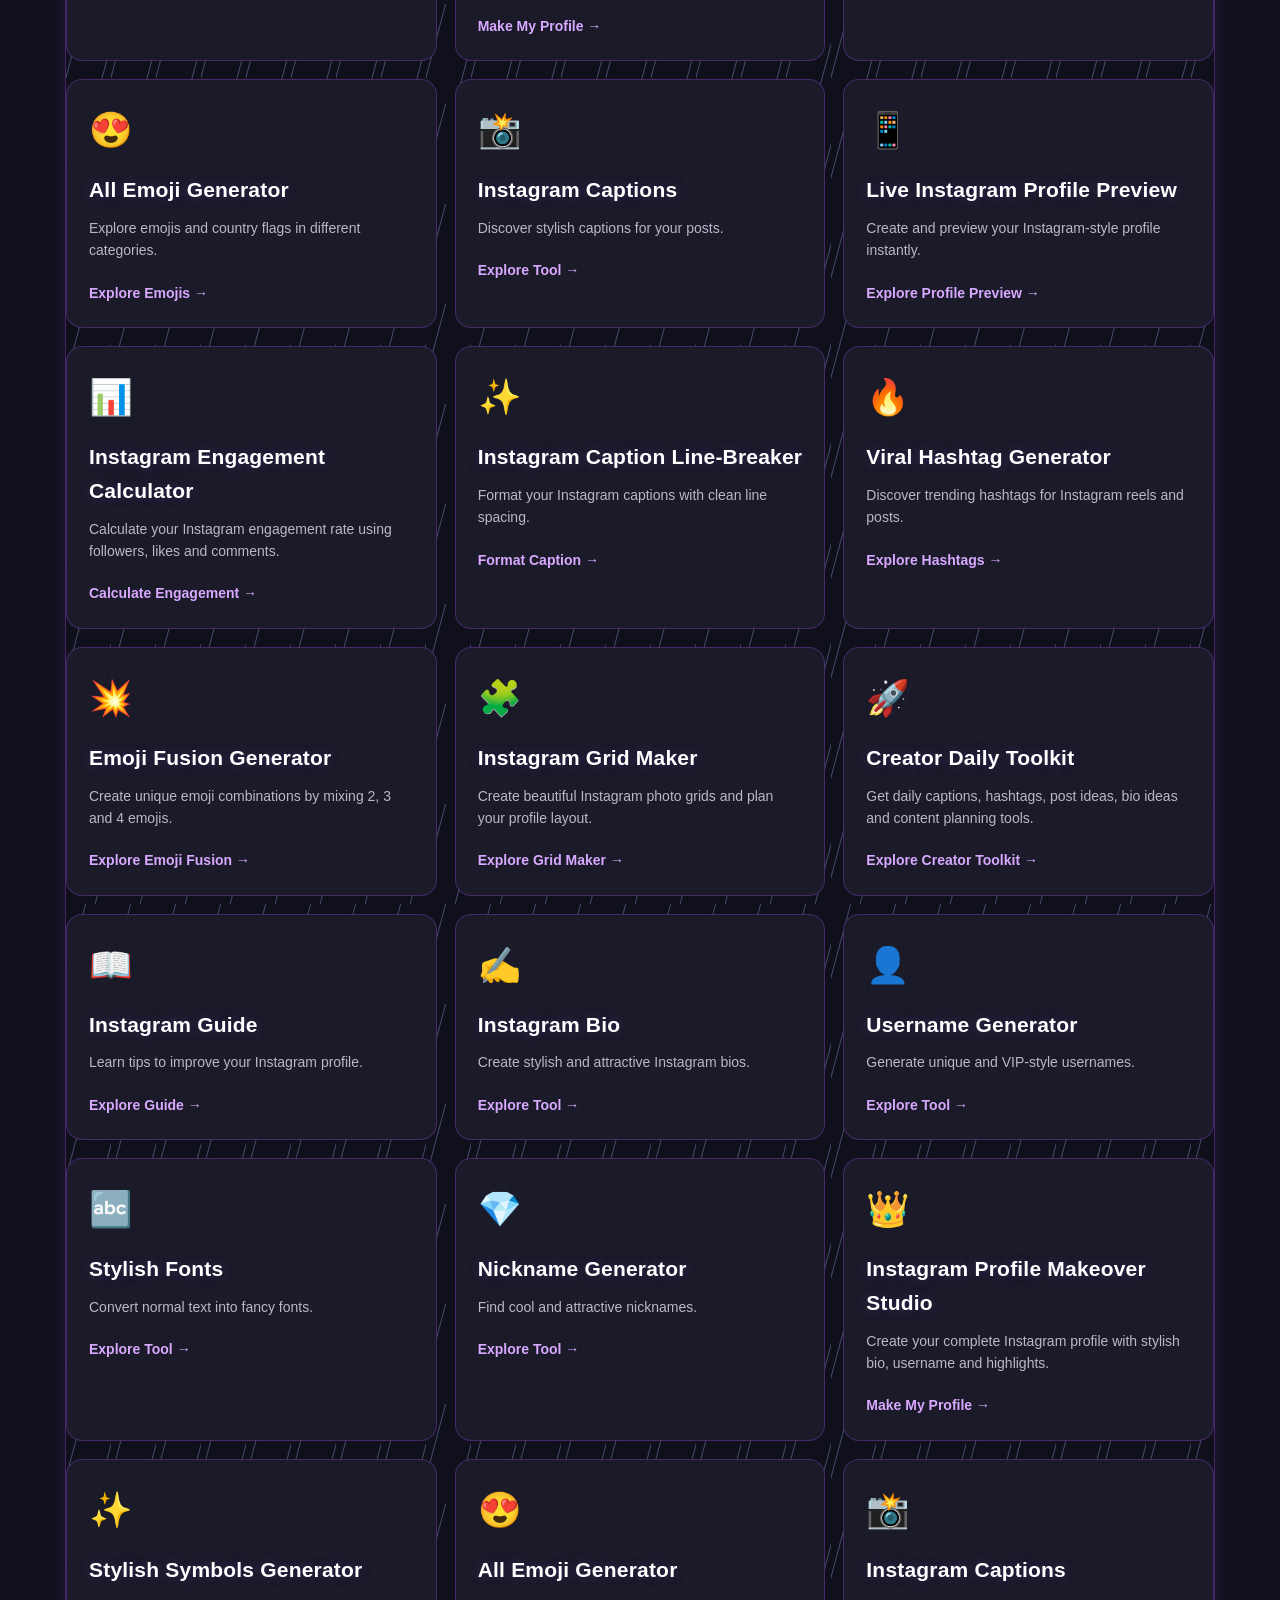
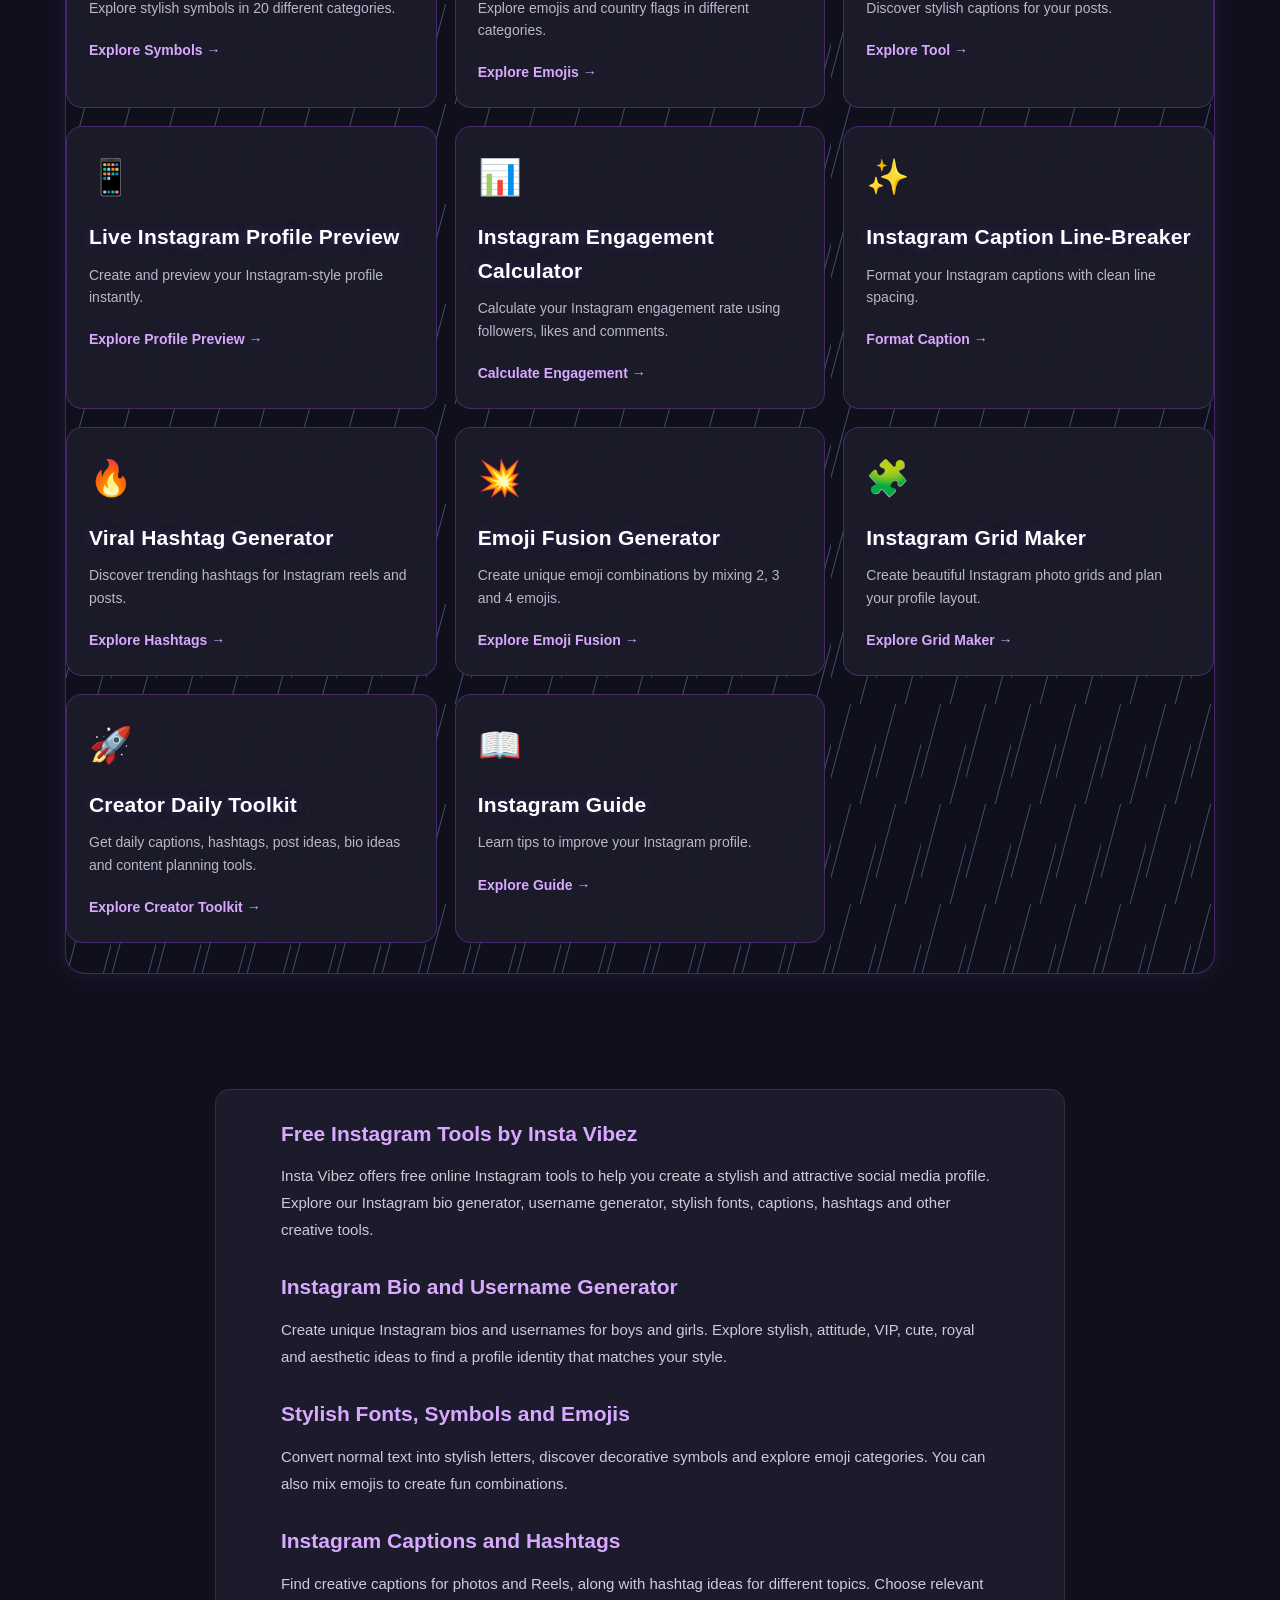
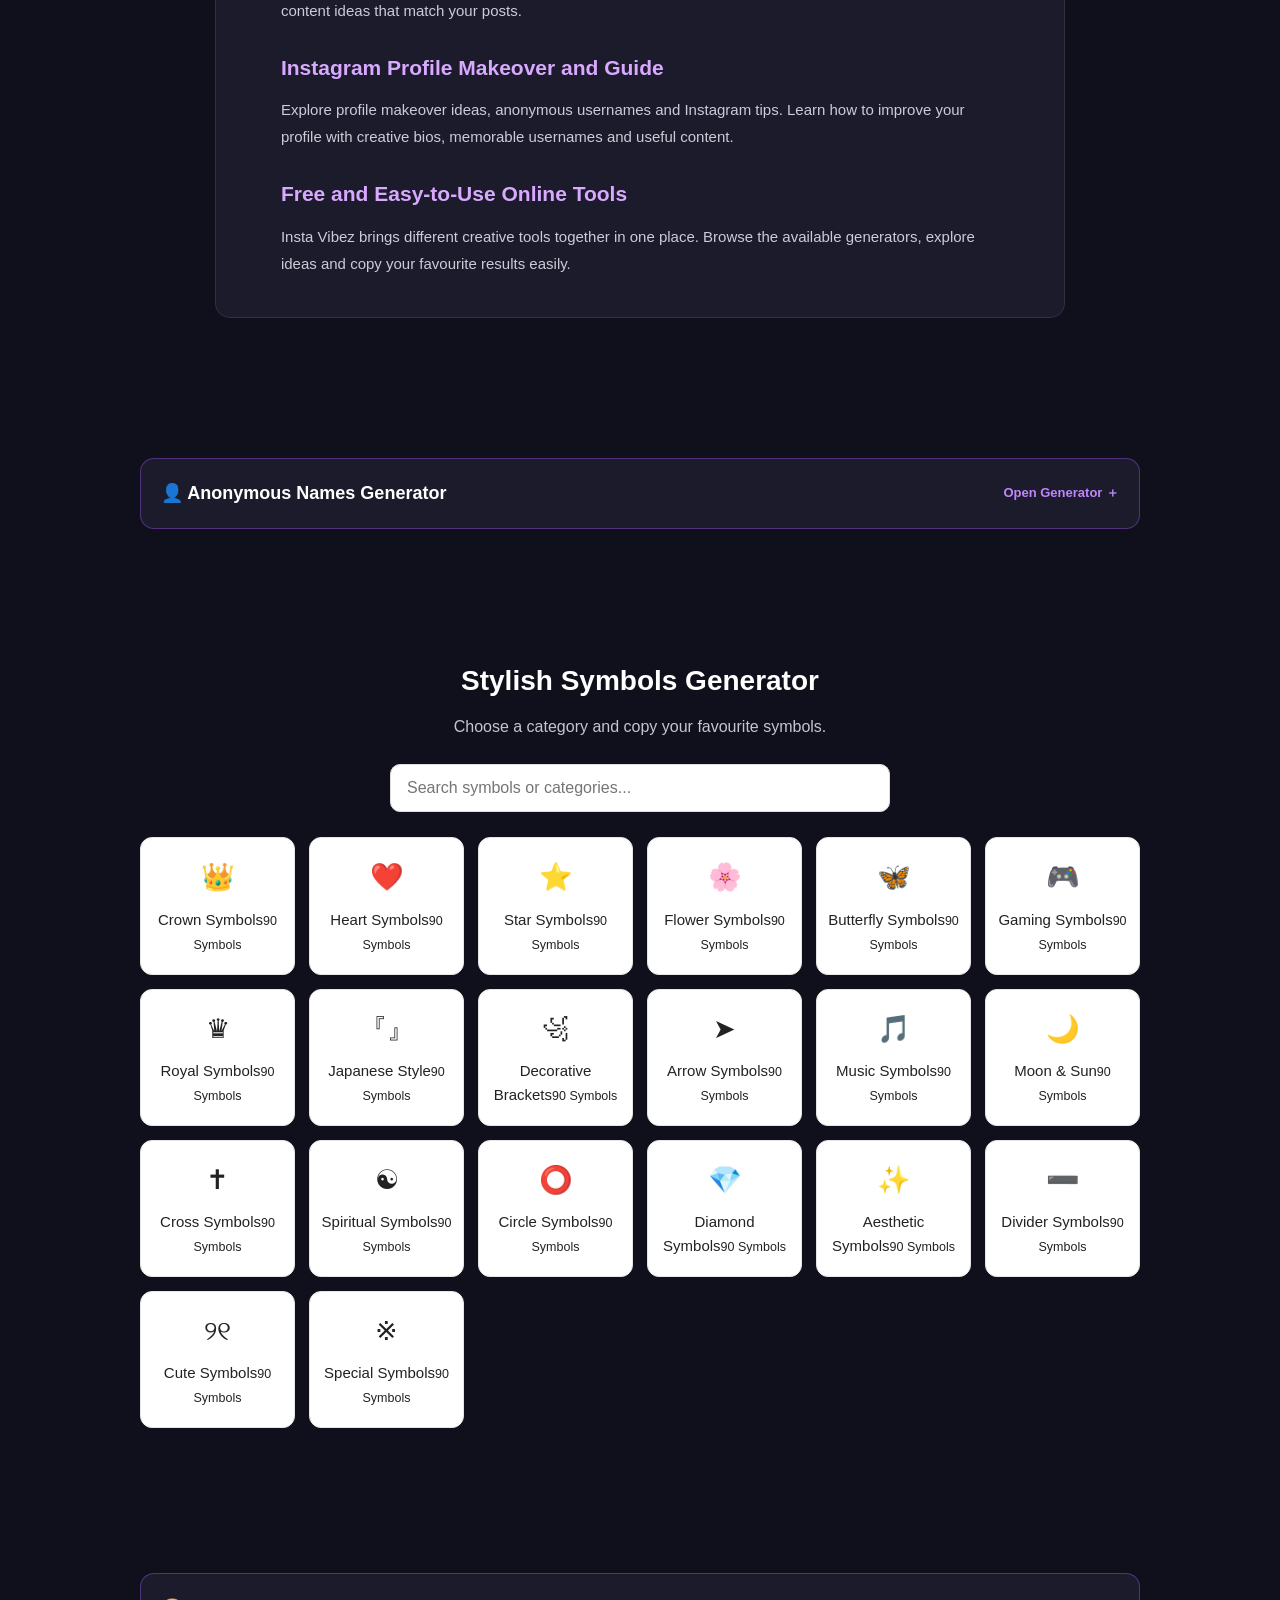
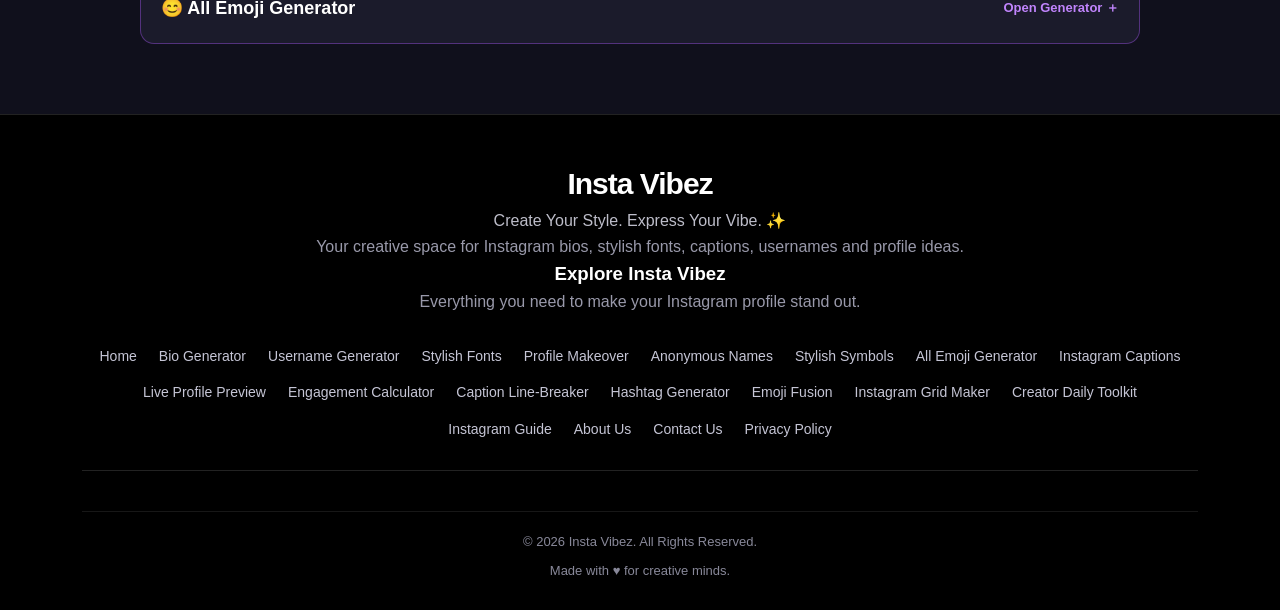
==== commit 2e9b4306: "Add files via upload" ====
--- a/index.html
+++ b/index.html
@@ -231,12 +231,12 @@
       <span>Explore Symbols →</span>
     </a>
 
-    <a href="#emojiGenerator" class="tool-card">
-      <div class="tool-icon">😍</div>
-      <h3>All Emoji & Emoji Mixer</h3>
-      <p>Explore emojis, flags and create emoji combinations.</p>
-      <span>Explore Emojis →</span>
-    </a>
+     <a href="#emojiGenerator" class="tool-card">
+  <div class="tool-icon">😍</div>
+  <h3>All Emoji Generator</h3>
+  <p>Explore emojis and country flags in different categories.</p>
+  <span>Explore Emojis →</span>
+</a>
 
     <a href="captions.html" class="tool-card">
       <div class="tool-icon">📸</div>
@@ -424,15 +424,14 @@
     <details class="anonymous-generator-box">
 
       <summary class="anonymous-generator-heading">
-        <span>😊 All Emoji & Emoji Mixer</span>
+         <span>😊 All Emoji Generator</span>
         <span class="anonymous-open-text">Open Generator ＋</span>
       </summary>
 
       <div class="anonymous-generator-content">
 
-        <h2>All Emoji & Emoji Mixer</h2>
-        <p>Explore emojis and create your own combinations!</p>
-
+         <h2>All Emoji Generator</h2>
+<p>Explore emojis from different categories and copy your favourites!</p>
         <input
           type="search"
           id="emojiSearch"
@@ -443,28 +442,7 @@
 
         <div id="emojiResults" class="emoji-results"></div>
 
-        <div class="emoji-mixer" id="emojiMixer">
-
-          <h2>Emoji Mixer</h2>
-          <p>Choose 2, 3 or 4 emojis and create combinations.</p>
-
-          <div class="emoji-mixer-options">
-            <button type="button" data-count="2">2 Emojis</button>
-            <button type="button" data-count="3">3 Emojis</button>
-            <button type="button" data-count="4">4 Emojis</button>
-          </div>
-
-          <div id="emojiPicker"></div>
-
-          <div id="selectedEmojis">Select your emojis</div>
-
-          <button type="button" id="createEmojiMix">
-            Create Combination
-          </button>
-
-          <div id="emojiMixResults"></div>
-
-        </div>
+ 
 
       </div>
 
@@ -505,7 +483,7 @@
       <a href="profile-studio.html">Profile Makeover</a>
       <a href="index.html#anonymousNames">Anonymous Names</a>
       <a href="index.html#symbolsGenerator">Stylish Symbols</a>
-      <a href="index.html#emojiGenerator">All Emojis & Mixer</a>
+       <a href="index.html#emojiGenerator">All Emoji Generator</a>
 
       <a href="captions.html">Instagram Captions</a>
       <a href="captions.html#liveProfilePreview">Live Profile Preview</a>
--- a/style.css
+++ b/style.css
@@ -450,9 +450,9 @@
   margin-bottom: 10px;
 }
 
-.symbols-section p {
+ .symbols-section p {
   margin-bottom: 25px;
-  color: #777;
+  color: #c4c4d4;
 }
 
 #symbolSearch {
